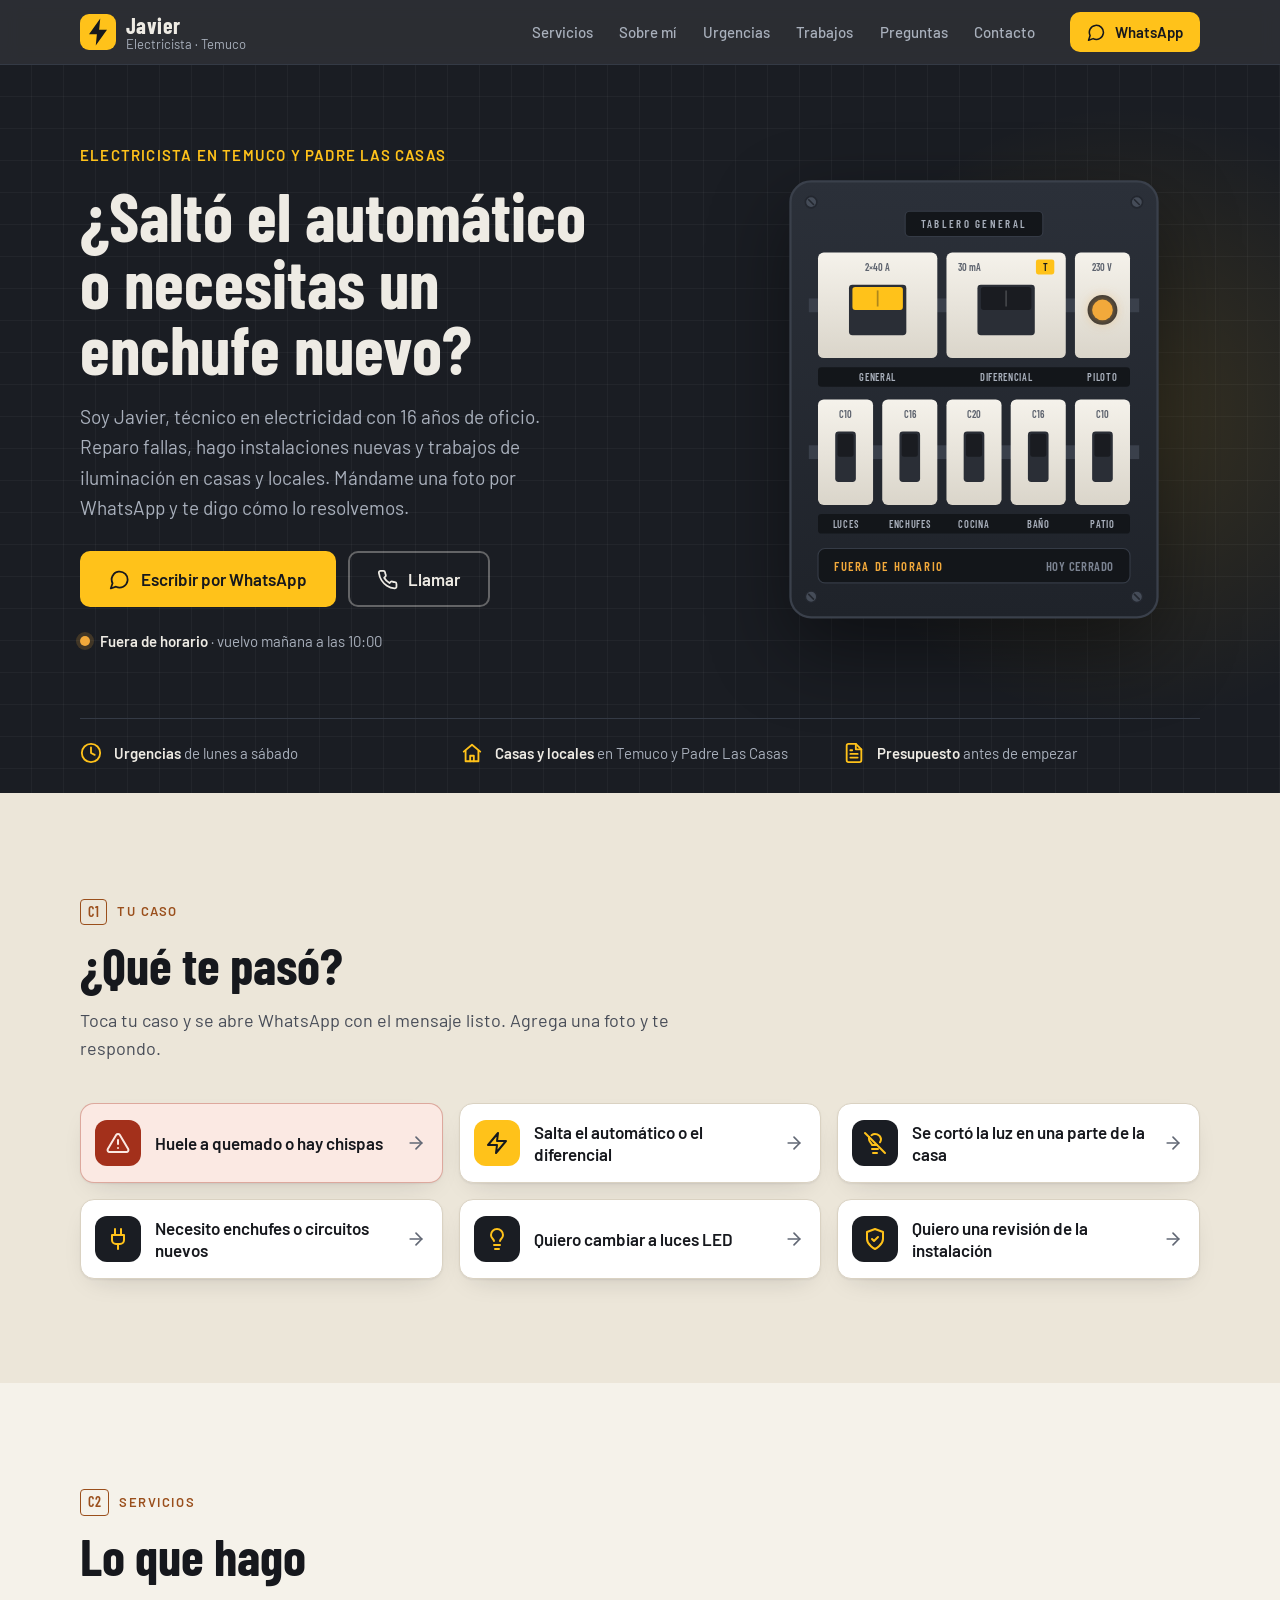
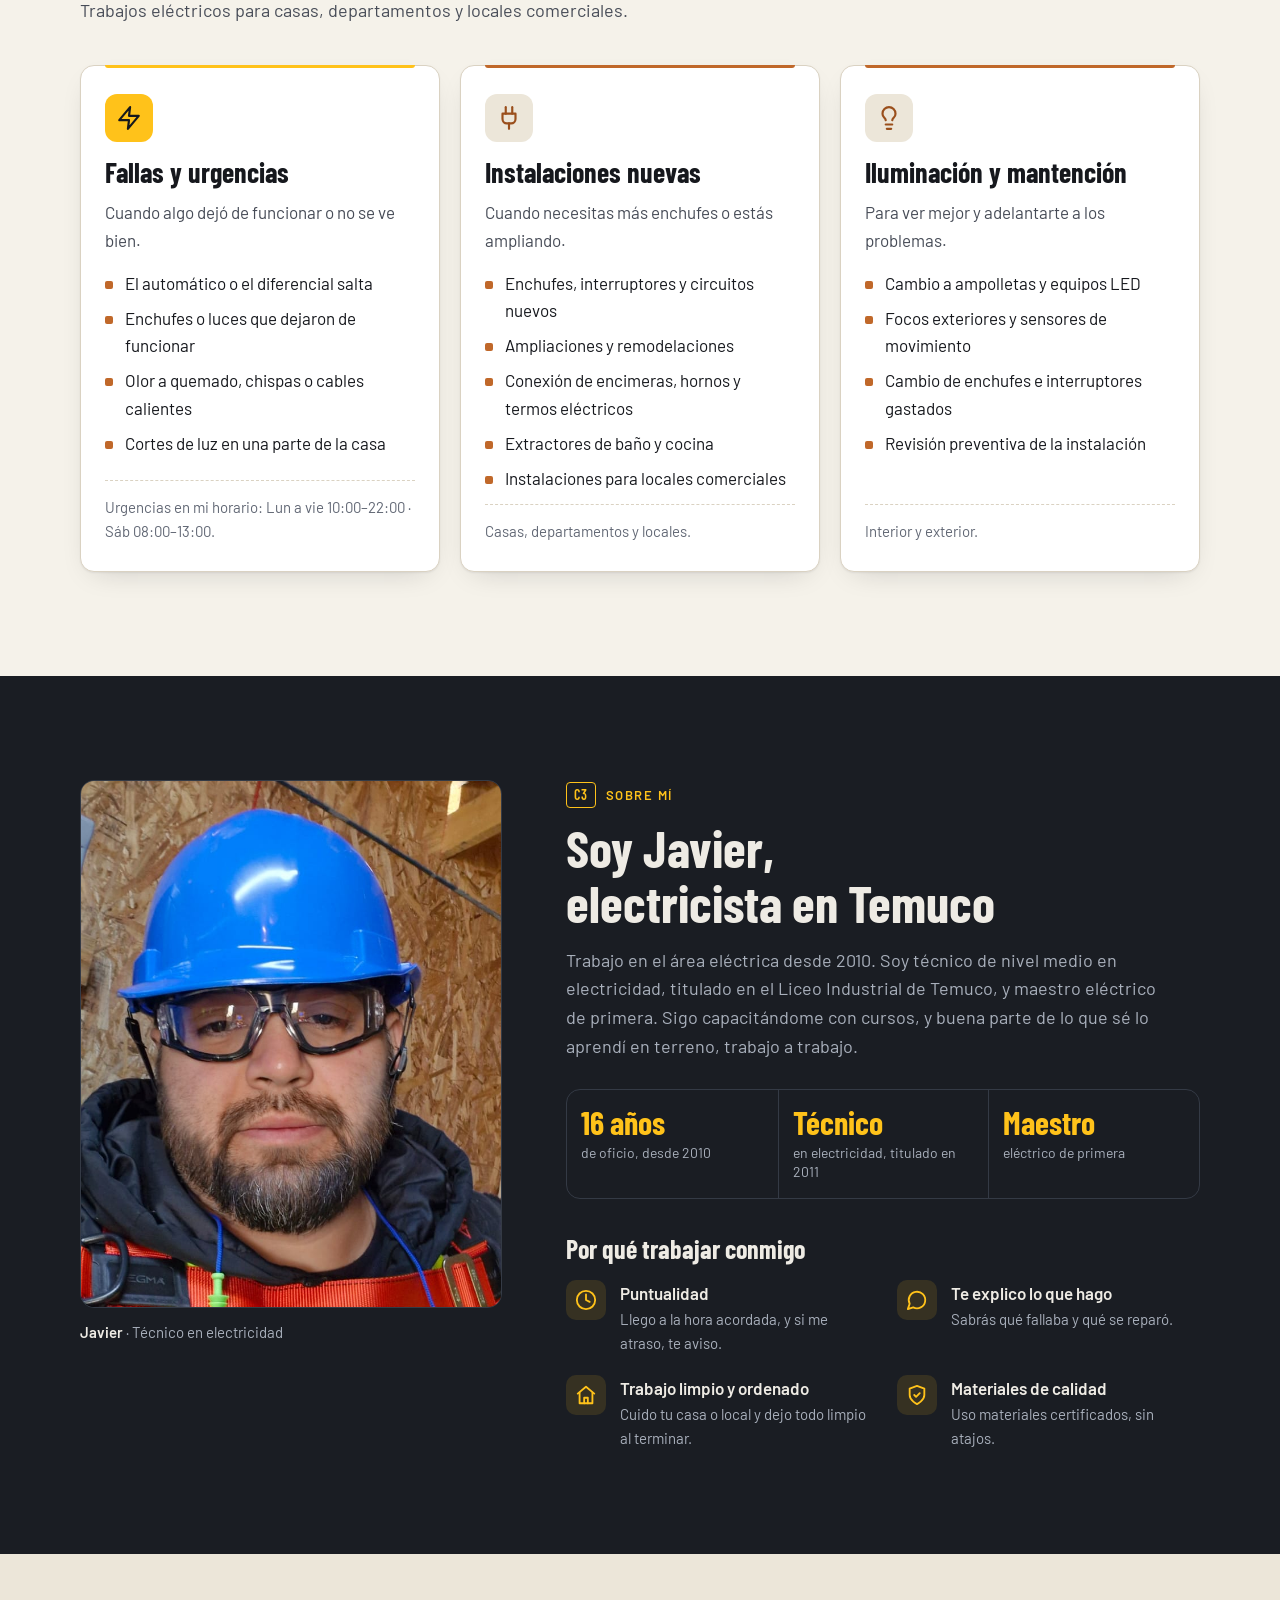
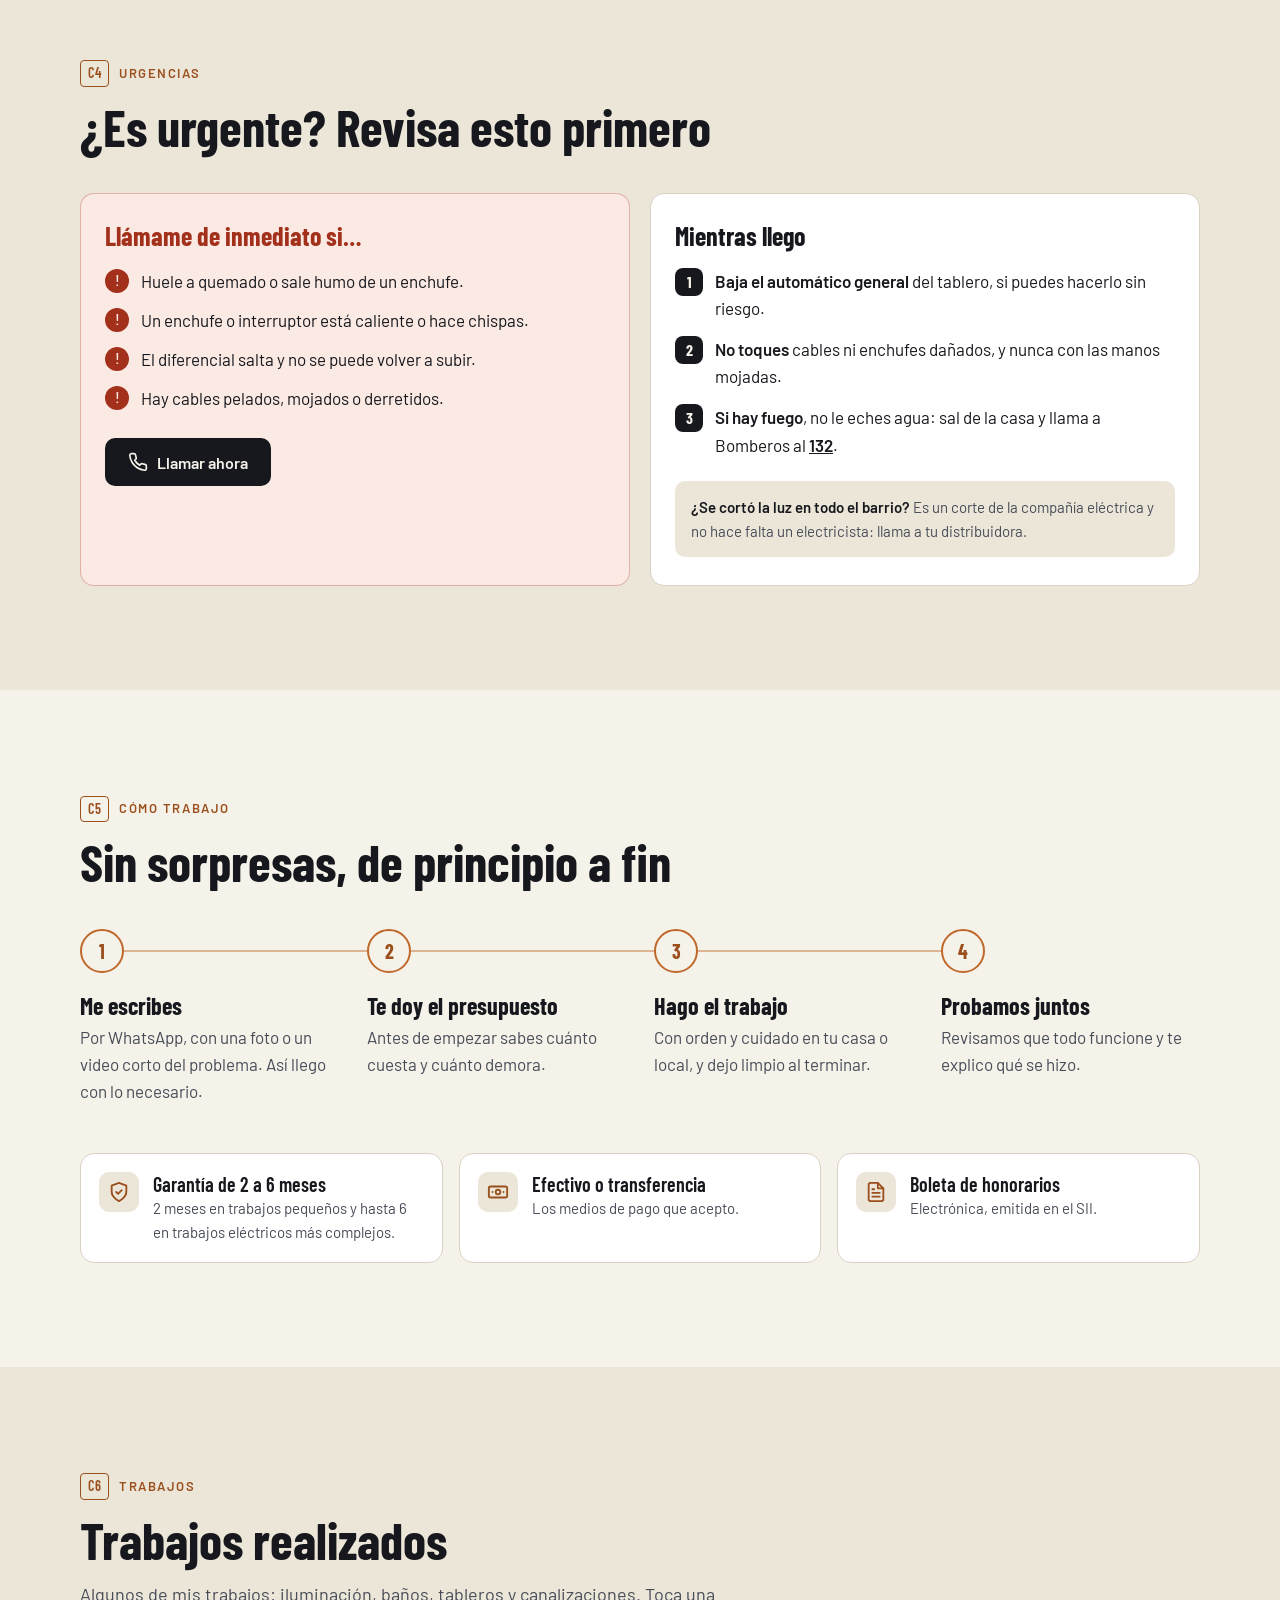
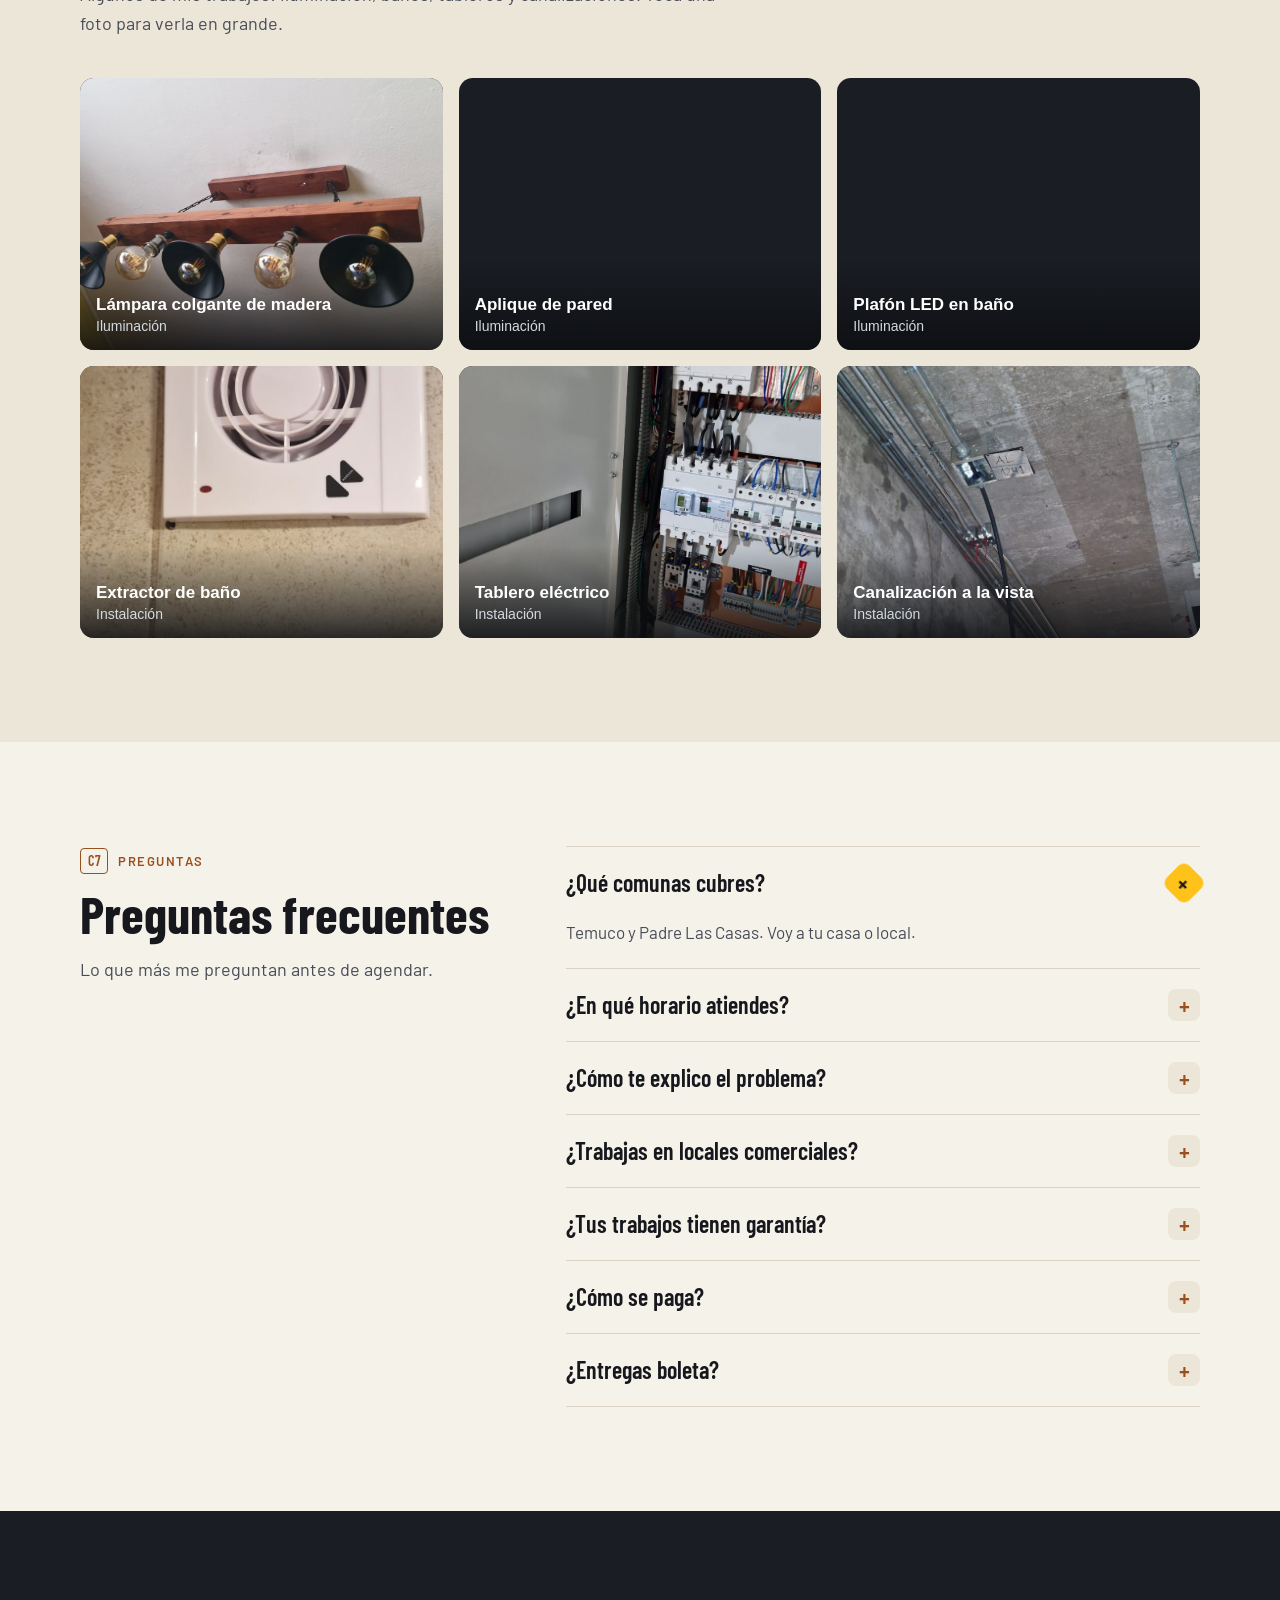
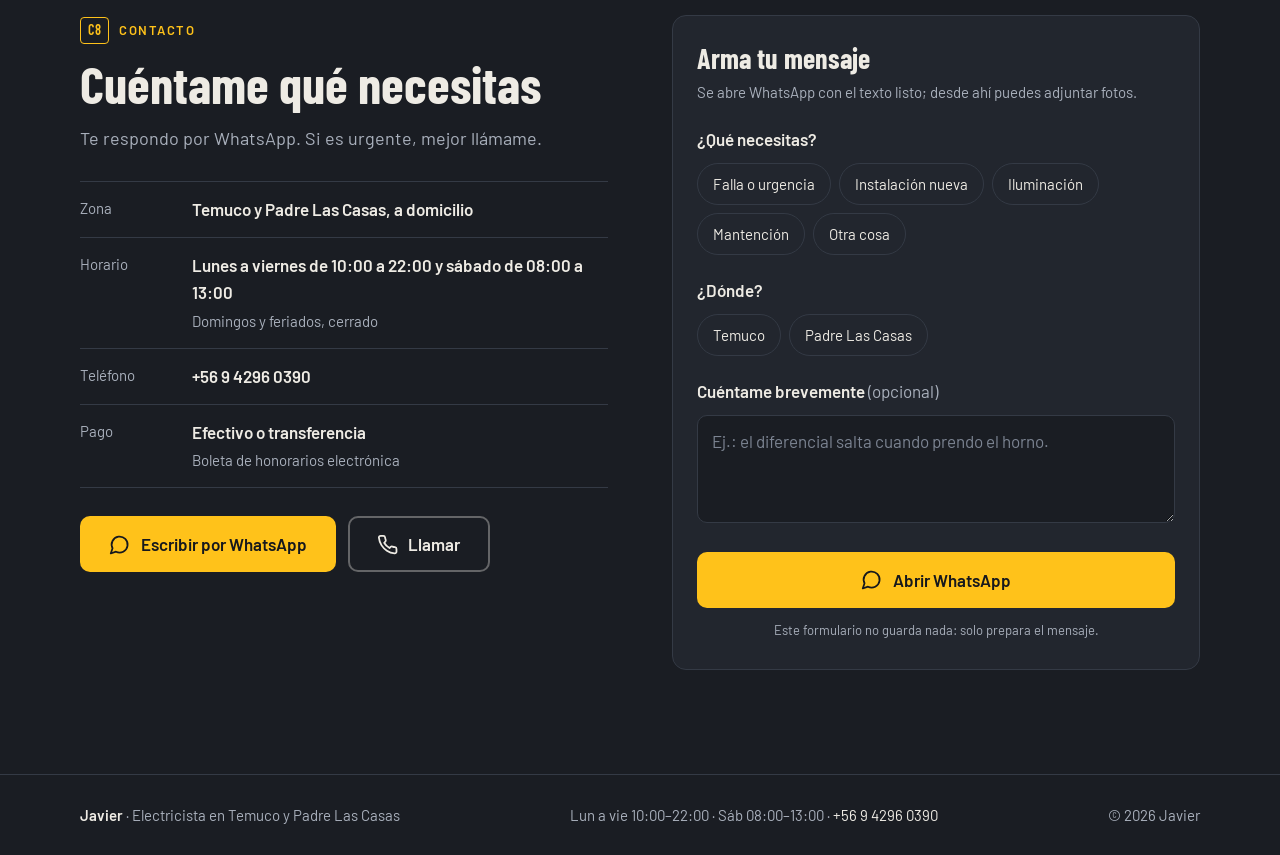
==== index.html @ 6ff59b78 "Add files via upload" ====
<!doctype html>
<html lang="es-CL">
<head>
  <meta charset="utf-8">
  <meta name="viewport" content="width=device-width, initial-scale=1">
  <title>Electricista en Temuco y Padre Las Casas | Javier</title>
  <meta name="description" content="Electricista en Temuco y Padre Las Casas. Reparación de fallas y urgencias, instalaciones nuevas, iluminación LED y mantención para casas y locales. Escríbeme por WhatsApp.">
  <meta name="theme-color" content="#1A1D23">
  <meta property="og:type" content="website">
  <meta property="og:locale" content="es_CL">
  <meta property="og:title" content="Javier · Electricista en Temuco y Padre Las Casas">
  <meta property="og:description" content="Fallas y urgencias, instalaciones nuevas e iluminación. Mándame una foto del problema por WhatsApp.">
  <!-- Al publicar, cambiar por la dirección completa (https://…/compartir.png): Facebook y WhatsApp la necesitan así. -->
  <meta property="og:image" content="https://javier-electricista-temuco.github.io/compartir.png">
  <meta property="og:url" content="https://javier-electricista-temuco.github.io/">
  <link rel="canonical" href="https://javier-electricista-temuco.github.io/">
  <meta property="og:image:width" content="1200">
  <meta property="og:image:height" content="630">
  <meta property="og:image:alt" content="Javier, electricista en Temuco y Padre Las Casas">
  <meta name="twitter:card" content="summary_large_image">
  <link rel="icon" href="favicon.svg" type="image/svg+xml">
  <link rel="preload" href="fuentes/barlow-condensed-700.woff2" as="font" type="font/woff2" crossorigin>
  <link rel="preload" href="fuentes/barlow-400.woff2" as="font" type="font/woff2" crossorigin>
  <link rel="stylesheet" href="styles.css">
  <script>document.documentElement.classList.add('js');</script>
  <script src="script.js" defer></script>
</head>
<body>
  <svg class="sprite" aria-hidden="true">
    <symbol id="i-chat" viewBox="0 0 24 24"><path d="M7.9 20A9 9 0 1 0 4 16.1L2 22Z"/></symbol>
    <symbol id="i-tel" viewBox="0 0 24 24"><path d="M22 16.92v3a2 2 0 0 1-2.18 2 19.79 19.79 0 0 1-8.63-3.07 19.5 19.5 0 0 1-6-6 19.79 19.79 0 0 1-3.07-8.67A2 2 0 0 1 4.11 2h3a2 2 0 0 1 2 1.72 12.84 12.84 0 0 0 .7 2.81 2 2 0 0 1-.45 2.11L8.09 9.91a16 16 0 0 0 6 6l1.27-1.27a2 2 0 0 1 2.11-.45 12.84 12.84 0 0 0 2.81.7A2 2 0 0 1 22 16.92z"/></symbol>
    <symbol id="i-rayo" viewBox="0 0 24 24"><path d="M13 2 3 14h9l-1 8 10-12h-9l1-8z"/></symbol>
    <symbol id="i-enchufe" viewBox="0 0 24 24"><path d="M12 22v-5"/><path d="M9 8V2"/><path d="M15 8V2"/><path d="M18 8v5a4 4 0 0 1-4 4h-4a4 4 0 0 1-4-4V8Z"/></symbol>
    <symbol id="i-ampolleta" viewBox="0 0 24 24"><path d="M15 14c.2-1 .7-1.7 1.5-2.5 1-.9 1.5-2.2 1.5-3.5A6 6 0 0 0 6 8c0 1 .2 2.2 1.5 3.5.7.7 1.3 1.5 1.5 2.5"/><path d="M9 18h6"/><path d="M10 22h4"/></symbol>
    <symbol id="i-reloj" viewBox="0 0 24 24"><circle cx="12" cy="12" r="10"/><path d="M12 6v6l4 2"/></symbol>
    <symbol id="i-casa" viewBox="0 0 24 24"><path d="M3 10.5 12 3l9 7.5"/><path d="M5 9.5V21h14V9.5"/><path d="M10 21v-6h4v6"/></symbol>
    <symbol id="i-presupuesto" viewBox="0 0 24 24"><path d="M14 2H6a2 2 0 0 0-2 2v16a2 2 0 0 0 2 2h12a2 2 0 0 0 2-2V8z"/><path d="M14 2v6h6"/><path d="M16 13H8"/><path d="M16 17H8"/><path d="M10 9H8"/></symbol>
    <symbol id="i-alerta" viewBox="0 0 24 24"><path d="M10.29 3.86 1.82 18a2 2 0 0 0 1.71 3h16.94a2 2 0 0 0 1.71-3L13.71 3.86a2 2 0 0 0-3.42 0z"/><path d="M12 9v4"/><path d="M12 17h.01"/></symbol>
    <symbol id="i-corte" viewBox="0 0 24 24"><path d="M9 18h6"/><path d="M10 22h4"/><path d="M2 2l20 20"/><path d="M8.5 4.2A6 6 0 0 1 18 8c0 1.3-.4 2.4-1 3.3"/><path d="M6.1 6.1A6 6 0 0 0 6 8c0 1 .2 2.2 1.5 3.5.7.7 1.3 1.5 1.5 2.5h5"/></symbol>
    <symbol id="i-escudo" viewBox="0 0 24 24"><path d="M12 22s8-4 8-10V5l-8-3-8 3v7c0 6 8 10 8 10z"/><path d="m9 12 2 2 4-4"/></symbol>
    <symbol id="i-flecha" viewBox="0 0 24 24"><path d="M5 12h14"/><path d="m12 5 7 7-7 7"/></symbol>
    <symbol id="i-cerrar" viewBox="0 0 24 24"><path d="M18 6 6 18"/><path d="m6 6 12 12"/></symbol>
    <symbol id="i-izq" viewBox="0 0 24 24"><path d="m15 18-6-6 6-6"/></symbol>
    <symbol id="i-der" viewBox="0 0 24 24"><path d="m9 18 6-6-6-6"/></symbol>
    <symbol id="i-ampliar" viewBox="0 0 24 24"><path d="M15 3h6v6"/><path d="M9 21H3v-6"/><path d="M21 3l-7 7"/><path d="M3 21l7-7"/></symbol>
    <symbol id="i-pausa" viewBox="0 0 24 24"><rect x="6" y="5" width="4" height="14" rx="1"/><rect x="14" y="5" width="4" height="14" rx="1"/></symbol>
    <symbol id="i-play" viewBox="0 0 24 24"><path d="M7 4v16l13-8z"/></symbol>
    <symbol id="i-pago" viewBox="0 0 24 24"><rect x="2" y="6" width="20" height="12" rx="2"/><circle cx="12" cy="12" r="2.5"/><path d="M6 12h.01"/><path d="M18 12h.01"/></symbol>
  </svg>

  <a class="saltar" href="#contenido">Saltar al contenido</a>

  <header class="topbar">
    <div class="wrap topbar__in">
      <a class="marca" href="#inicio" aria-label="Javier, electricista. Ir al inicio">
        <svg class="marca__icono" viewBox="0 0 32 32" aria-hidden="true">
          <rect width="32" height="32" rx="8" fill="#FFC21A"/>
          <path d="M18 4 8 18h7l-1 10 10-14h-7l1-10z" fill="#16181D"/>
        </svg>
        <span class="marca__texto"><strong>Javier</strong><span>Electricista · Temuco</span></span>
      </a>
      <nav class="nav" aria-label="Secciones">
        <a href="#servicios">Servicios</a>
        <a href="#sobre-mi">Sobre mí</a>
        <a href="#urgencias">Urgencias</a>
        <a href="#trabajos" data-galeria-enlace hidden>Trabajos</a>
        <a href="#preguntas">Preguntas</a>
        <a href="#contacto">Contacto</a>
      </nav>
      <a class="btn btn--ghost btn--sm topbar__llamar" data-tel href="#contacto" aria-label="Llamar">
        <svg class="ic" aria-hidden="true"><use href="#i-tel"/></svg>
      </a>
      <a class="btn btn--signal btn--sm" data-wa href="#contacto">
        <svg class="ic" aria-hidden="true"><use href="#i-chat"/></svg>WhatsApp
      </a>
    </div>
  </header>

  <main id="contenido">
    <section class="hero" id="inicio">
      <div class="wrap hero__in">
        <div class="hero__texto">
          <h1>
            <span class="hero__kicker">Electricista en Temuco y Padre Las Casas</span>
            <span class="hero__titulo">¿Saltó el automático o necesitas un enchufe nuevo?</span>
          </h1>
          <p class="hero__lead">Soy Javier, técnico en electricidad con <span data-anios>16</span> años de oficio. Reparo fallas, hago instalaciones nuevas y trabajos de iluminación en casas y locales. Mándame una foto por WhatsApp y te digo cómo lo resolvemos.</p>
          <div class="hero__acciones" data-acciones>
            <a class="btn btn--signal btn--lg" data-wa href="#contacto">
              <svg class="ic" aria-hidden="true"><use href="#i-chat"/></svg>Escribir por WhatsApp
            </a>
            <a class="btn btn--ghost btn--lg" data-tel href="#contacto">
              <svg class="ic" aria-hidden="true"><use href="#i-tel"/></svg>Llamar
            </a>
          </div>
          <p class="estado" data-estado>
            <span class="estado__luz" aria-hidden="true"></span>
            <span data-estado-texto><span data-horario>Lunes a viernes de 10:00 a 22:00 y sábado de 08:00 a 13:00</span></span>
          </p>
        </div>

        <div class="hero__tablero" aria-hidden="true">
          <svg class="tablero" data-tablero viewBox="0 0 340 400">
            <defs>
              <linearGradient id="g-caja" x1="0" y1="0" x2="0" y2="1">
                <stop offset="0" stop-color="#2B3039"/>
                <stop offset="1" stop-color="#1F232A"/>
              </linearGradient>
              <linearGradient id="g-modulo" x1="0" y1="0" x2="0" y2="1">
                <stop offset="0" stop-color="#F5F2EB"/>
                <stop offset="1" stop-color="#DAD5CA"/>
              </linearGradient>
            </defs>

            <rect x="10" y="10" width="320" height="380" rx="18" fill="url(#g-caja)" stroke="#3A404B" stroke-width="2"/>
            <g class="tornillos">
              <circle cx="28" cy="28" r="5"/><circle cx="312" cy="28" r="5"/>
              <circle cx="28" cy="372" r="5"/><circle cx="312" cy="372" r="5"/>
              <path d="M25.5 25.5l5 5M309.5 25.5l5 5M25.5 369.5l5 5M309.5 369.5l5 5"/>
            </g>

            <rect x="110" y="36" width="120" height="22" rx="4" fill="#13161A" stroke="#353B46"/>
            <text x="170" y="51" text-anchor="middle" class="tab-rotulo">TABLERO GENERAL</text>

            <!-- Fila 1: general, diferencial y luz piloto -->
            <rect x="26" y="112" width="288" height="12" fill="#3A404B"/>
            <g>
              <rect x="34" y="72" width="104" height="92" rx="5" fill="url(#g-modulo)"/>
              <text x="86" y="88" text-anchor="middle" class="tab-dato">2×40 A</text>
              <rect x="61" y="100" width="50" height="44" rx="3" fill="#2A2E36"/>
              <g class="palanca" style="--i:0">
                <rect x="64" y="102" width="44" height="20" rx="2.5" fill="#FFC21A"/>
                <path d="M86 105v14" stroke="#16181D" stroke-opacity=".35" stroke-width="1.5"/>
              </g>
            </g>
            <g>
              <rect x="146" y="72" width="104" height="92" rx="5" fill="url(#g-modulo)"/>
              <text x="156" y="88" class="tab-dato">30 mA</text>
              <rect x="224" y="78" width="16" height="13" rx="2" fill="#FFC21A"/>
              <text x="232" y="88" text-anchor="middle" class="tab-dato tab-dato--oscuro">T</text>
              <rect x="173" y="100" width="50" height="44" rx="3" fill="#2A2E36"/>
              <g class="palanca" style="--i:1">
                <rect x="176" y="102" width="44" height="20" rx="2.5" fill="#1A1C21"/>
                <path d="M198 105v14" stroke="#FFFFFF" stroke-opacity=".18" stroke-width="1.5"/>
              </g>
            </g>
            <g>
              <rect x="258" y="72" width="48" height="92" rx="5" fill="url(#g-modulo)"/>
              <text x="282" y="88" text-anchor="middle" class="tab-dato">230 V</text>
              <circle cx="282" cy="122" r="13" fill="#2A2E36"/>
              <circle cx="282" cy="122" r="9" class="led"/>
            </g>
            <rect x="34" y="172" width="272" height="17" rx="3" fill="#13161A"/>
            <g class="tab-etiqueta" text-anchor="middle">
              <text x="86" y="184">GENERAL</text>
              <text x="198" y="184">DIFERENCIAL</text>
              <text x="282" y="184">PILOTO</text>
            </g>

            <!-- Fila 2: circuitos -->
            <rect x="26" y="240" width="288" height="12" fill="#3A404B"/>
            <g>
              <rect x="34" y="200" width="48" height="92" rx="5" fill="url(#g-modulo)"/>
              <text x="58" y="216" text-anchor="middle" class="tab-dato">C10</text>
              <rect x="49" y="228" width="18" height="44" rx="3" fill="#2A2E36"/>
              <rect class="palanca" style="--i:2" x="51" y="230" width="14" height="20" rx="2" fill="#1A1C21"/>
            </g>
            <g>
              <rect x="90" y="200" width="48" height="92" rx="5" fill="url(#g-modulo)"/>
              <text x="114" y="216" text-anchor="middle" class="tab-dato">C16</text>
              <rect x="105" y="228" width="18" height="44" rx="3" fill="#2A2E36"/>
              <rect class="palanca" style="--i:3" x="107" y="230" width="14" height="20" rx="2" fill="#1A1C21"/>
            </g>
            <g>
              <rect x="146" y="200" width="48" height="92" rx="5" fill="url(#g-modulo)"/>
              <text x="170" y="216" text-anchor="middle" class="tab-dato">C20</text>
              <rect x="161" y="228" width="18" height="44" rx="3" fill="#2A2E36"/>
              <rect class="palanca" style="--i:4" x="163" y="230" width="14" height="20" rx="2" fill="#1A1C21"/>
            </g>
            <g>
              <rect x="202" y="200" width="48" height="92" rx="5" fill="url(#g-modulo)"/>
              <text x="226" y="216" text-anchor="middle" class="tab-dato">C16</text>
              <rect x="217" y="228" width="18" height="44" rx="3" fill="#2A2E36"/>
              <rect class="palanca" style="--i:5" x="219" y="230" width="14" height="20" rx="2" fill="#1A1C21"/>
            </g>
            <g>
              <rect x="258" y="200" width="48" height="92" rx="5" fill="url(#g-modulo)"/>
              <text x="282" y="216" text-anchor="middle" class="tab-dato">C10</text>
              <rect x="273" y="228" width="18" height="44" rx="3" fill="#2A2E36"/>
              <rect class="palanca" style="--i:6" x="275" y="230" width="14" height="20" rx="2" fill="#1A1C21"/>
            </g>
            <rect x="34" y="300" width="272" height="17" rx="3" fill="#13161A"/>
            <g class="tab-etiqueta" text-anchor="middle">
              <text x="58" y="312">LUCES</text>
              <text x="114" y="312">ENCHUFES</text>
              <text x="170" y="312">COCINA</text>
              <text x="226" y="312">BAÑO</text>
              <text x="282" y="312">PATIO</text>
            </g>

            <rect x="34" y="330" width="272" height="30" rx="6" fill="#13161A" stroke="#353B46"/>
            <text x="48" y="349.5" class="tab-estado" data-estado-tablero>EN SERVICIO</text>
            <text x="292" y="349.5" text-anchor="end" class="tab-horas" data-horario-hoy>L–V 10–22 · SÁB 8–13</text>
          </svg>
        </div>
      </div>

      <div class="wrap">
        <ul class="hero__datos">
          <li><svg class="ic" aria-hidden="true"><use href="#i-reloj"/></svg><span><strong>Urgencias</strong> de lunes a sábado</span></li>
          <li><svg class="ic" aria-hidden="true"><use href="#i-casa"/></svg><span><strong>Casas y locales</strong> en Temuco y Padre Las Casas</span></li>
          <li><svg class="ic" aria-hidden="true"><use href="#i-presupuesto"/></svg><span><strong>Presupuesto</strong> antes de empezar</span></li>
        </ul>
      </div>
    </section>

    <section class="seccion seccion--alt" id="tu-caso" aria-labelledby="t-casos">
      <div class="wrap">
        <header class="seccion__cabeza">
          <p class="etiqueta"><span>C1</span>Tu caso</p>
          <h2 id="t-casos">¿Qué te pasó?</h2>
          <p>Toca tu caso y se abre WhatsApp con el mensaje listo. Agrega una foto y te respondo.</p>
        </header>
        <div class="casos">
          <a class="caso caso--alerta" data-wa data-wa-texto="Huele a quemado o hay chispas en un enchufe." href="#contacto">
            <span class="caso__ic"><svg class="ic" aria-hidden="true"><use href="#i-alerta"/></svg></span>
            <span class="caso__txt">Huele a quemado o hay chispas</span>
            <svg class="ic caso__flecha" aria-hidden="true"><use href="#i-flecha"/></svg>
          </a>
          <a class="caso caso--urgente" data-wa data-wa-texto="Me salta el automático o el diferencial." href="#contacto">
            <span class="caso__ic"><svg class="ic" aria-hidden="true"><use href="#i-rayo"/></svg></span>
            <span class="caso__txt">Salta el automático o el diferencial</span>
            <svg class="ic caso__flecha" aria-hidden="true"><use href="#i-flecha"/></svg>
          </a>
          <a class="caso" data-wa data-wa-texto="Se me cortó la luz en una parte de la casa." href="#contacto">
            <span class="caso__ic"><svg class="ic" aria-hidden="true"><use href="#i-corte"/></svg></span>
            <span class="caso__txt">Se cortó la luz en una parte de la casa</span>
            <svg class="ic caso__flecha" aria-hidden="true"><use href="#i-flecha"/></svg>
          </a>
          <a class="caso" data-wa data-wa-texto="Necesito instalar enchufes o circuitos nuevos." href="#contacto">
            <span class="caso__ic"><svg class="ic" aria-hidden="true"><use href="#i-enchufe"/></svg></span>
            <span class="caso__txt">Necesito enchufes o circuitos nuevos</span>
            <svg class="ic caso__flecha" aria-hidden="true"><use href="#i-flecha"/></svg>
          </a>
          <a class="caso" data-wa data-wa-texto="Quiero cambiar la iluminación a LED." href="#contacto">
            <span class="caso__ic"><svg class="ic" aria-hidden="true"><use href="#i-ampolleta"/></svg></span>
            <span class="caso__txt">Quiero cambiar a luces LED</span>
            <svg class="ic caso__flecha" aria-hidden="true"><use href="#i-flecha"/></svg>
          </a>
          <a class="caso" data-wa data-wa-texto="Quiero una revisión de mi instalación eléctrica." href="#contacto">
            <span class="caso__ic"><svg class="ic" aria-hidden="true"><use href="#i-escudo"/></svg></span>
            <span class="caso__txt">Quiero una revisión de la instalación</span>
            <svg class="ic caso__flecha" aria-hidden="true"><use href="#i-flecha"/></svg>
          </a>
        </div>
      </div>
    </section>

    <section class="seccion" id="servicios" aria-labelledby="t-servicios">
      <div class="wrap">
        <header class="seccion__cabeza">
          <p class="etiqueta"><span>C2</span>Servicios</p>
          <h2 id="t-servicios">Lo que hago</h2>
          <p>Trabajos eléctricos para casas, departamentos y locales comerciales.</p>
        </header>

        <div class="servicios" data-carrusel="Servicios">
          <article class="servicio servicio--urgente">
            <div class="servicio__icono"><svg class="ic" aria-hidden="true"><use href="#i-rayo"/></svg></div>
            <h3>Fallas y urgencias</h3>
            <p>Cuando algo dejó de funcionar o no se ve bien.</p>
            <ul>
              <li>El automático o el diferencial salta</li>
              <li>Enchufes o luces que dejaron de funcionar</li>
              <li>Olor a quemado, chispas o cables calientes</li>
              <li>Cortes de luz en una parte de la casa</li>
            </ul>
            <p class="servicio__nota">Urgencias en mi horario: <span data-horario-corto>Lun a vie 10:00–22:00 · Sáb 08:00–13:00</span>.</p>
          </article>

          <article class="servicio">
            <div class="servicio__icono"><svg class="ic" aria-hidden="true"><use href="#i-enchufe"/></svg></div>
            <h3>Instalaciones nuevas</h3>
            <p>Cuando necesitas más enchufes o estás ampliando.</p>
            <ul>
              <li>Enchufes, interruptores y circuitos nuevos</li>
              <li>Ampliaciones y remodelaciones</li>
              <li>Conexión de encimeras, hornos y termos eléctricos</li>
              <li>Extractores de baño y cocina</li>
              <li>Instalaciones para locales comerciales</li>
            </ul>
            <p class="servicio__nota">Casas, departamentos y locales.</p>
          </article>

          <article class="servicio">
            <div class="servicio__icono"><svg class="ic" aria-hidden="true"><use href="#i-ampolleta"/></svg></div>
            <h3>Iluminación y mantención</h3>
            <p>Para ver mejor y adelantarte a los problemas.</p>
            <ul>
              <li>Cambio a ampolletas y equipos LED</li>
              <li>Focos exteriores y sensores de movimiento</li>
              <li>Cambio de enchufes e interruptores gastados</li>
              <li>Revisión preventiva de la instalación</li>
            </ul>
            <p class="servicio__nota">Interior y exterior.</p>
          </article>
        </div>
      </div>
    </section>

    <section class="sobre" id="sobre-mi" aria-labelledby="t-sobre">
      <div class="wrap sobre__in">
        <figure class="sobre__foto">
          <div class="sobre__marco" data-foto-perfil>
            <span class="sobre__inicial" aria-hidden="true">J</span>
          </div>
          <figcaption><strong>Javier</strong> · Técnico en electricidad</figcaption>
        </figure>
        <div>
          <p class="etiqueta etiqueta--clara"><span>C3</span>Sobre mí</p>
          <h2 id="t-sobre">Soy Javier, electricista en Temuco</h2>
          <p class="sobre__lead">Trabajo en el área eléctrica desde 2010. Soy técnico de nivel medio en electricidad, titulado en el Liceo Industrial de Temuco, y maestro eléctrico de primera. Sigo capacitándome con cursos, y buena parte de lo que sé lo aprendí en terreno, trabajo a trabajo.</p>
          <dl class="sobre__datos">
            <div><dt><span data-anios>16</span> años</dt><dd>de oficio, desde 2010</dd></div>
            <div><dt>Técnico</dt><dd>en electricidad, titulado en 2011</dd></div>
            <div><dt>Maestro</dt><dd>eléctrico de primera</dd></div>
          </dl>
          <h3 class="sobre__subtitulo">Por qué trabajar conmigo</h3>
          <ul class="sobre__razones">
            <li><svg class="ic" aria-hidden="true"><use href="#i-reloj"/></svg><span><strong>Puntualidad</strong>Llego a la hora acordada, y si me atraso, te aviso.</span></li>
            <li><svg class="ic" aria-hidden="true"><use href="#i-chat"/></svg><span><strong>Te explico lo que hago</strong>Sabrás qué fallaba y qué se reparó.</span></li>
            <li><svg class="ic" aria-hidden="true"><use href="#i-casa"/></svg><span><strong>Trabajo limpio y ordenado</strong>Cuido tu casa o local y dejo todo limpio al terminar.</span></li>
            <li><svg class="ic" aria-hidden="true"><use href="#i-escudo"/></svg><span><strong>Materiales de calidad</strong>Uso materiales certificados, sin atajos.</span></li>
          </ul>
        </div>
      </div>
    </section>

    <section class="seccion seccion--alt" id="urgencias" aria-labelledby="t-urgencias">
      <div class="wrap">
        <header class="seccion__cabeza">
          <p class="etiqueta"><span>C4</span>Urgencias</p>
          <h2 id="t-urgencias">¿Es urgente? Revisa esto primero</h2>
        </header>

        <div class="urgencias">
          <div class="urgencias__col urgencias__col--ya">
            <h3>Llámame de inmediato si…</h3>
            <ul class="lista-alerta">
              <li>Huele a quemado o sale humo de un enchufe.</li>
              <li>Un enchufe o interruptor está caliente o hace chispas.</li>
              <li>El diferencial salta y no se puede volver a subir.</li>
              <li>Hay cables pelados, mojados o derretidos.</li>
            </ul>
            <a class="btn btn--dark" data-tel href="#contacto">
              <svg class="ic" aria-hidden="true"><use href="#i-tel"/></svg>Llamar ahora
            </a>
          </div>

          <div class="urgencias__col">
            <h3>Mientras llego</h3>
            <ol class="pasos-seguridad">
              <li><span><strong>Baja el automático general</strong> del tablero, si puedes hacerlo sin riesgo.</span></li>
              <li><span><strong>No toques</strong> cables ni enchufes dañados, y nunca con las manos mojadas.</span></li>
              <li><span><strong>Si hay fuego</strong>, no le eches agua: sal de la casa y llama a Bomberos al <a href="tel:132">132</a>.</span></li>
            </ol>
            <p class="urgencias__barrio"><strong>¿Se cortó la luz en todo el barrio?</strong> Es un corte de la compañía eléctrica y no hace falta un electricista: llama a tu distribuidora.</p>
          </div>
        </div>
      </div>
    </section>

    <section class="seccion" id="como-trabajo" aria-labelledby="t-proceso">
      <div class="wrap">
        <header class="seccion__cabeza">
          <p class="etiqueta"><span>C5</span>Cómo trabajo</p>
          <h2 id="t-proceso">Sin sorpresas, de principio a fin</h2>
        </header>

        <ol class="proceso">
          <li>
            <span class="proceso__n" aria-hidden="true">1</span>
            <h3>Me escribes</h3>
            <p>Por WhatsApp, con una foto o un video corto del problema. Así llego con lo necesario.</p>
          </li>
          <li>
            <span class="proceso__n" aria-hidden="true">2</span>
            <h3>Te doy el presupuesto</h3>
            <p>Antes de empezar sabes cuánto cuesta y cuánto demora.</p>
          </li>
          <li>
            <span class="proceso__n" aria-hidden="true">3</span>
            <h3>Hago el trabajo</h3>
            <p>Con orden y cuidado en tu casa o local, y dejo limpio al terminar.</p>
          </li>
          <li>
            <span class="proceso__n" aria-hidden="true">4</span>
            <h3>Probamos juntos</h3>
            <p>Revisamos que todo funcione y te explico qué se hizo.</p>
          </li>
        </ol>
        <ul class="condiciones" data-carrusel="Garantía, pagos y boleta">
          <li><svg class="ic" aria-hidden="true"><use href="#i-escudo"/></svg><span><strong>Garantía de 2 a 6 meses</strong>2 meses en trabajos pequeños y hasta 6 en trabajos eléctricos más complejos.</span></li>
          <li><svg class="ic" aria-hidden="true"><use href="#i-pago"/></svg><span><strong>Efectivo o transferencia</strong>Los medios de pago que acepto.</span></li>
          <li><svg class="ic" aria-hidden="true"><use href="#i-presupuesto"/></svg><span><strong>Boleta de honorarios</strong>Electrónica, emitida en el SII.</span></li>
        </ul>
      </div>
    </section>

    <section class="seccion seccion--alt" id="trabajos" aria-labelledby="t-trabajos" data-galeria-seccion hidden>
      <div class="wrap">
        <header class="seccion__cabeza">
          <p class="etiqueta"><span>C6</span>Trabajos</p>
          <h2 id="t-trabajos">Trabajos realizados</h2>
          <p>Algunos de mis trabajos: iluminación, baños, tableros y canalizaciones. Toca una foto para verla en grande.</p>
        </header>
        <p class="galeria__aviso" data-galeria-aviso hidden>Vista previa con fotos de ejemplo. Esta sección se publica solo cuando agregues tus fotos reales.</p>
        <div class="galeria" data-galeria data-carrusel="Fotos de trabajos"></div>
      </div>
    </section>

    <section class="seccion" id="preguntas" aria-labelledby="t-preguntas">
      <div class="wrap preguntas">
        <header class="seccion__cabeza">
          <p class="etiqueta"><span>C7</span>Preguntas</p>
          <h2 id="t-preguntas">Preguntas frecuentes</h2>
          <p>Lo que más me preguntan antes de agendar.</p>
        </header>
        <div class="faq">
          <details open>
            <summary>¿Qué comunas cubres?</summary>
            <p>Temuco y Padre Las Casas. Voy a tu casa o local.</p>
          </details>
          <details>
            <summary>¿En qué horario atiendes?</summary>
            <p><span data-horario>Lunes a viernes de 10:00 a 22:00 y sábado de 08:00 a 13:00</span>. Las urgencias, en ese mismo horario. Domingos y feriados no atiendo.</p>
          </details>
          <details>
            <summary>¿Cómo te explico el problema?</summary>
            <p>Mándame por WhatsApp una foto o un video corto. Así llego con lo necesario.</p>
          </details>
          <details>
            <summary>¿Trabajas en locales comerciales?</summary>
            <p>Sí. Hago instalaciones, iluminación y reparaciones en locales, además de casas y departamentos.</p>
          </details>
          <details>
            <summary>¿Tus trabajos tienen garantía?</summary>
            <p>Sí. Va desde 2 meses en trabajos pequeños hasta 6 meses en trabajos eléctricos más complejos, según el tipo de trabajo.</p>
          </details>
          <details>
            <summary>¿Cómo se paga?</summary>
            <p>En efectivo o por transferencia.</p>
          </details>
          <details>
            <summary>¿Entregas boleta?</summary>
            <p>Sí, boleta de honorarios electrónica, emitida en el SII.</p>
          </details>
        </div>
      </div>
    </section>

    <section class="contacto" id="contacto" aria-labelledby="t-contacto">
      <div class="wrap contacto__in">
        <div class="contacto__texto">
          <p class="etiqueta etiqueta--clara"><span>C8</span>Contacto</p>
          <h2 id="t-contacto">Cuéntame qué necesitas</h2>
          <p>Te respondo por WhatsApp. Si es urgente, mejor llámame.</p>
          <dl class="ficha">
            <div><dt>Zona</dt><dd>Temuco y Padre Las Casas, a domicilio</dd></div>
            <div><dt>Horario</dt><dd><span data-horario>Lunes a viernes de 10:00 a 22:00 y sábado de 08:00 a 13:00</span><br><span class="ficha__nota">Domingos y feriados, cerrado</span></dd></div>
            <div><dt>Teléfono</dt><dd><a data-tel href="#contacto"><span data-tel-texto>+56 9 4296 0390</span></a></dd></div>
            <div><dt>Pago</dt><dd>Efectivo o transferencia<br><span class="ficha__nota">Boleta de honorarios electrónica</span></dd></div>
          </dl>
          <div class="contacto__acciones">
            <a class="btn btn--signal btn--lg" data-wa href="#contacto">
              <svg class="ic" aria-hidden="true"><use href="#i-chat"/></svg>Escribir por WhatsApp
            </a>
            <a class="btn btn--ghost btn--lg" data-tel href="#contacto">
              <svg class="ic" aria-hidden="true"><use href="#i-tel"/></svg>Llamar
            </a>
          </div>
        </div>

        <form class="mensaje" data-form-wa>
          <div>
            <h3>Arma tu mensaje</h3>
            <p class="mensaje__ayuda">Se abre WhatsApp con el texto listo; desde ahí puedes adjuntar fotos.</p>
          </div>
          <fieldset>
            <legend>¿Qué necesitas?</legend>
            <div class="opciones">
              <label class="opcion"><input type="radio" name="servicio" value="una falla o urgencia"><span>Falla o urgencia</span></label>
              <label class="opcion"><input type="radio" name="servicio" value="una instalación nueva"><span>Instalación nueva</span></label>
              <label class="opcion"><input type="radio" name="servicio" value="iluminación"><span>Iluminación</span></label>
              <label class="opcion"><input type="radio" name="servicio" value="una mantención o revisión"><span>Mantención</span></label>
              <label class="opcion"><input type="radio" name="servicio" value="otra cosa"><span>Otra cosa</span></label>
            </div>
          </fieldset>
          <fieldset>
            <legend>¿Dónde?</legend>
            <div class="opciones">
              <label class="opcion"><input type="radio" name="comuna" value="Temuco"><span>Temuco</span></label>
              <label class="opcion"><input type="radio" name="comuna" value="Padre Las Casas"><span>Padre Las Casas</span></label>
            </div>
          </fieldset>
          <div>
            <label class="mensaje__label" for="detalle">Cuéntame brevemente <span>(opcional)</span></label>
            <textarea id="detalle" name="detalle" rows="3" placeholder="Ej.: el diferencial salta cuando prendo el horno."></textarea>
          </div>
          <button type="submit" class="btn btn--signal btn--lg btn--full">
            <svg class="ic" aria-hidden="true"><use href="#i-chat"/></svg>Abrir WhatsApp
          </button>
          <p class="mensaje__privacidad">Este formulario no guarda nada: solo prepara el mensaje.</p>
        </form>
      </div>
    </section>
  </main>

  <dialog class="visor-foto" data-visor aria-label="Foto ampliada">
    <figure class="visor-foto__fig">
      <img data-visor-img alt="">
      <figcaption><span data-visor-txt></span><span class="visor-foto__cuenta" data-visor-cuenta></span></figcaption>
    </figure>
    <button type="button" class="visor-foto__btn visor-foto__cerrar" data-visor-cerrar aria-label="Cerrar"><svg class="ic" aria-hidden="true"><use href="#i-cerrar"/></svg></button>
    <button type="button" class="visor-foto__btn visor-foto__prev" data-visor-prev aria-label="Foto anterior"><svg class="ic" aria-hidden="true"><use href="#i-izq"/></svg></button>
    <button type="button" class="visor-foto__btn visor-foto__sig" data-visor-sig aria-label="Foto siguiente"><svg class="ic" aria-hidden="true"><use href="#i-der"/></svg></button>
  </dialog>

  <footer class="pie">
    <div class="wrap pie__in">
      <p><strong>Javier</strong> · Electricista en Temuco y Padre Las Casas</p>
      <p><span data-horario-corto>Lun a vie 10:00–22:00 · Sáb 08:00–13:00</span> · <a data-tel href="#contacto"><span data-tel-texto>+56 9 4296 0390</span></a></p>
      <p>© <span data-anio>2026</span> Javier</p>
    </div>
  </footer>

  <div class="barra-movil" data-barra-movil>
    <a class="btn btn--signal" data-wa href="#contacto">
      <svg class="ic" aria-hidden="true"><use href="#i-chat"/></svg>WhatsApp
    </a>
    <a class="btn btn--ghost" data-tel href="#contacto">
      <svg class="ic" aria-hidden="true"><use href="#i-tel"/></svg>Llamar
    </a>
  </div>
</body>
</html>
---- styles.css ----
/* ---------- Fuentes: Barlow, guardadas en fuentes/ (licencia OFL en fuentes/OFL.txt) ---------- */
@font-face {
  font-family: "Barlow";
  font-style: normal;
  font-weight: 400;
  font-display: swap;
  src: url("fuentes/barlow-400.woff2") format("woff2");
  unicode-range: U+0000-00FF, U+0131, U+0152-0153, U+02BB-02BC, U+02C6, U+02DA, U+02DC, U+0304, U+0308, U+0329, U+2000-206F, U+20AC, U+2122, U+2191, U+2193, U+2212, U+2215, U+FEFF, U+FFFD;
}
@font-face {
  font-family: "Barlow";
  font-style: normal;
  font-weight: 500;
  font-display: swap;
  src: url("fuentes/barlow-500.woff2") format("woff2");
  unicode-range: U+0000-00FF, U+0131, U+0152-0153, U+02BB-02BC, U+02C6, U+02DA, U+02DC, U+0304, U+0308, U+0329, U+2000-206F, U+20AC, U+2122, U+2191, U+2193, U+2212, U+2215, U+FEFF, U+FFFD;
}
@font-face {
  font-family: "Barlow";
  font-style: normal;
  font-weight: 600;
  font-display: swap;
  src: url("fuentes/barlow-600.woff2") format("woff2");
  unicode-range: U+0000-00FF, U+0131, U+0152-0153, U+02BB-02BC, U+02C6, U+02DA, U+02DC, U+0304, U+0308, U+0329, U+2000-206F, U+20AC, U+2122, U+2191, U+2193, U+2212, U+2215, U+FEFF, U+FFFD;
}
@font-face {
  font-family: "Barlow Condensed";
  font-style: normal;
  font-weight: 600;
  font-display: swap;
  src: url("fuentes/barlow-condensed-600.woff2") format("woff2");
  unicode-range: U+0000-00FF, U+0131, U+0152-0153, U+02BB-02BC, U+02C6, U+02DA, U+02DC, U+0304, U+0308, U+0329, U+2000-206F, U+20AC, U+2122, U+2191, U+2193, U+2212, U+2215, U+FEFF, U+FFFD;
}
@font-face {
  font-family: "Barlow Condensed";
  font-style: normal;
  font-weight: 700;
  font-display: swap;
  src: url("fuentes/barlow-condensed-700.woff2") format("woff2");
  unicode-range: U+0000-00FF, U+0131, U+0152-0153, U+02BB-02BC, U+02C6, U+02DA, U+02DC, U+0304, U+0308, U+0329, U+2000-206F, U+20AC, U+2122, U+2191, U+2193, U+2212, U+2215, U+FEFF, U+FFFD;
}

/* ---------- Tokens ---------- */
:root {
  --paper: #F5F2EA;
  --paper-2: #ECE6D9;
  --card: #FFFFFF;
  --ink: #16181D;
  --ink-2: #474C57;
  --ink-3: #626875;
  --line: #DAD2C2;
  --signal: #FFC21A;
  --signal-hover: #FFD04D;
  --copper: #C0682A;
  --copper-ink: #9A4F1C;
  --alert-ink: #A3301B;
  --alert-bg: #FBE9E3;
  --ok: #34C77B;
  --warn: #F2A93B;
  --panel: #1A1D23;
  --panel-2: #22262E;
  --panel-line: #343A45;
  --on-panel: #EEEBE4;
  --on-panel-2: #A9B0BC;

  --radius: 14px;
  --radius-sm: 10px;
  --shadow: 0 1px 2px rgb(22 24 29 / .06), 0 10px 28px -14px rgb(22 24 29 / .22);
  --font-display: "Barlow Condensed", "Arial Narrow", sans-serif;
  --font-body: "Barlow", system-ui, -apple-system, "Segoe UI", sans-serif;
  --wrap: 1120px;
  --gutter: 20px;
  --header-h: 64px;
  color-scheme: light dark;
}

@media (prefers-color-scheme: dark) {
  :root {
    --paper: #111317;
    --paper-2: #16191E;
    --card: #1B1E24;
    --ink: #ECE9E2;
    --ink-2: #B7BDC7;
    --ink-3: #959CA8;
    --line: #2C313A;
    --copper-ink: #E39A60;
    --alert-ink: #F08A6E;
    --alert-bg: #2A1A16;
    --panel: #0C0E11;
    --panel-2: #15181D;
    --panel-line: #2A2F38;
    --shadow: 0 1px 2px rgb(0 0 0 / .4), 0 10px 28px -14px rgb(0 0 0 / .7);
  }
}

/* ---------- Base ---------- */
*, *::before, *::after { box-sizing: border-box; }
[hidden] { display: none !important; }
html { -webkit-text-size-adjust: 100%; }
@media (prefers-reduced-motion: no-preference) {
  html { scroll-behavior: smooth; }
}
body {
  margin: 0;
  background: var(--paper);
  color: var(--ink);
  font-family: var(--font-body);
  font-size: 1.0625rem;
  line-height: 1.6;
  -webkit-font-smoothing: antialiased;
}
img, svg { display: block; max-width: 100%; }
a { color: inherit; }
p { margin: 0; }
h1, h2, h3 {
  margin: 0;
  font-family: var(--font-display);
  font-weight: 700;
  line-height: 1.05;
  text-wrap: balance;
}
:focus-visible { outline: 3px solid var(--signal); outline-offset: 3px; border-radius: 4px; }
[id] { scroll-margin-top: calc(var(--header-h) + 12px); }

.sprite { position: absolute; width: 0; height: 0; overflow: hidden; }
.ic {
  width: 1.25em;
  height: 1.25em;
  flex: none;
  fill: none;
  stroke: currentColor;
  stroke-width: 2;
  stroke-linecap: round;
  stroke-linejoin: round;
}

.wrap {
  width: 100%;
  max-width: calc(var(--wrap) + 2 * var(--gutter));
  margin-inline: auto;
  padding-inline: var(--gutter);
}

.saltar {
  position: absolute;
  left: 12px;
  top: -100px;
  z-index: 100;
  padding: .6em 1em;
  border-radius: var(--radius-sm);
  background: var(--signal);
  color: #16181D;
  font-weight: 600;
}
.saltar:focus { top: 12px; }

.aviso-borrador {
  padding: .55rem var(--gutter);
  background: var(--signal);
  color: #16181D;
  font-size: .875rem;
  text-align: center;
}
.aviso-borrador code {
  padding: .1em .35em;
  border-radius: 4px;
  background: rgb(0 0 0 / .1);
  font-size: .85em;
}

/* ---------- Botones ---------- */
.btn {
  display: inline-flex;
  align-items: center;
  justify-content: center;
  gap: .6em;
  min-height: 48px;
  padding: .75em 1.3em;
  border: 2px solid transparent;
  border-radius: var(--radius-sm);
  font: 600 1rem/1.1 var(--font-body);
  text-decoration: none;
  cursor: pointer;
  transition: background-color .15s, border-color .15s, transform .15s;
}
.btn:active { transform: translateY(1px); }
.btn--signal { background: var(--signal); color: #16181D; }
.btn--signal:hover { background: var(--signal-hover); }
.btn--ghost { border-color: rgb(238 235 228 / .35); color: var(--on-panel); }
.btn--ghost:hover { border-color: var(--on-panel); background: rgb(255 255 255 / .05); }
.btn--dark { background: var(--ink); color: var(--paper); }
.btn--dark:hover { background: color-mix(in srgb, var(--ink) 85%, var(--paper)); }
.btn--lg { min-height: 56px; padding-inline: 1.6em; font-size: 1.0625rem; }
.btn--sm { min-height: 40px; padding: .5em 1em; font-size: .9375rem; }
.btn--full { width: 100%; }

/* ---------- Barra superior ---------- */
.topbar {
  position: sticky;
  top: 0;
  z-index: 50;
  background: var(--panel); /* respaldo para navegadores sin color-mix() */
  background: color-mix(in srgb, var(--panel) 92%, transparent);
  backdrop-filter: saturate(140%) blur(10px);
  border-bottom: 1px solid var(--panel-line);
  color: var(--on-panel);
}
.topbar__in { display: flex; align-items: center; gap: 24px; height: var(--header-h); }
.marca { display: flex; align-items: center; gap: 10px; min-height: 44px; margin-right: auto; text-decoration: none; }
.marca__icono { width: 36px; height: 36px; flex: none; }
.marca__texto { display: flex; flex-direction: column; line-height: 1.1; }
.marca__texto strong { font-family: var(--font-display); font-size: 1.375rem; letter-spacing: .02em; }
.marca__texto span { color: var(--on-panel-2); font-size: .8125rem; }
.nav { display: none; gap: 4px; }
.nav a {
  display: inline-flex;
  align-items: center;
  min-height: 44px;
  padding: .5em .75em;
  border-radius: 8px;
  color: var(--on-panel-2);
  font-size: .9375rem;
  font-weight: 500;
  text-decoration: none;
}
.nav a:hover { color: var(--on-panel); background: rgb(255 255 255 / .06); }
@media (min-width: 980px) {
  .nav { display: flex; }
}
/* En tablets no está el menú ni la barra inferior: botón para llamar en la cabecera. */
.topbar__llamar { display: none; width: 44px; min-height: 44px; padding: 0; margin-right: -12px; }
@media (min-width: 760px) and (max-width: 979px) {
  .topbar__llamar { display: inline-flex; }
}

/* ---------- Portada ---------- */
.hero {
  position: relative;
  overflow: hidden;
  background-color: var(--panel);
  background-image:
    linear-gradient(rgb(255 255 255 / .035) 1px, transparent 1px),
    linear-gradient(90deg, rgb(255 255 255 / .035) 1px, transparent 1px);
  background-size: 32px 32px;
  background-position: -1px -1px;
  color: var(--on-panel);
}
.hero::after {
  content: "";
  position: absolute;
  right: -160px;
  top: 40px;
  width: 620px;
  height: 620px;
  background: radial-gradient(closest-side, rgb(255 194 26 / .13), transparent);
  pointer-events: none;
}
.hero__in {
  position: relative;
  z-index: 1;
  display: grid;
  gap: 48px;
  padding-block: 48px 40px;
}
@media (min-width: 920px) {
  .hero__in {
    grid-template-columns: 1.15fr .85fr;
    align-items: center;
    gap: 56px;
    padding-block: 80px 64px;
  }
}
.hero__kicker {
  display: block;
  margin-bottom: 16px;
  color: var(--signal);
  font-family: var(--font-body);
  font-size: .9375rem;
  font-weight: 600;
  letter-spacing: .08em;
  line-height: 1.4;
  text-transform: uppercase;
}
.hero__titulo {
  display: block;
  font-size: clamp(2.5rem, 7.2vw, 4.25rem);
  line-height: .98;
}
.hero__lead {
  max-width: 46ch;
  margin-top: 20px;
  color: var(--on-panel-2);
  font-size: 1.1875rem;
}
.hero__acciones { display: flex; flex-wrap: wrap; gap: 12px; margin-top: 28px; }
@media (max-width: 479px) {
  .hero__acciones .btn { flex: 1 1 100%; }
}

.estado {
  display: inline-flex;
  align-items: center;
  gap: 10px;
  margin-top: 22px;
  color: var(--on-panel-2);
  font-size: .9375rem;
}
.estado strong { color: var(--on-panel); font-weight: 600; }
.estado__luz {
  width: 10px;
  height: 10px;
  flex: none;
  border-radius: 50%;
  background: var(--on-panel-2);
  box-shadow: 0 0 0 4px rgb(255 255 255 / .06);
}
.estado.is-abierto .estado__luz {
  background: var(--ok);
  box-shadow: 0 0 0 4px rgb(52 199 123 / .18), 0 0 12px rgb(52 199 123 / .6);
}
.estado.is-cerrado .estado__luz {
  background: var(--warn);
  box-shadow: 0 0 0 4px rgb(242 169 59 / .18);
}
@media (prefers-reduced-motion: no-preference) {
  .estado.is-abierto .estado__luz { animation: latido 2.4s ease-in-out infinite; }
}
@keyframes latido {
  50% { box-shadow: 0 0 0 7px rgb(52 199 123 / .08), 0 0 16px rgb(52 199 123 / .7); }
}

.hero__tablero { justify-self: center; width: 100%; max-width: 300px; }
@media (min-width: 920px) {
  .hero__tablero { max-width: 390px; }
}

.hero__datos {
  position: relative;
  z-index: 1;
  display: grid;
  gap: 12px 24px;
  margin: 0;
  padding: 22px 0 28px;
  border-top: 1px solid var(--panel-line);
  list-style: none;
}
@media (min-width: 760px) {
  .hero__datos { grid-template-columns: repeat(3, 1fr); }
}
.hero__datos li { display: flex; align-items: center; gap: 12px; color: var(--on-panel-2); font-size: .9375rem; }
.hero__datos .ic { width: 22px; height: 22px; color: var(--signal); }
.hero__datos strong { color: var(--on-panel); font-weight: 600; }

/* ---------- Tablero (ilustración) ---------- */
.tablero { width: 100%; height: auto; filter: drop-shadow(0 30px 40px rgb(0 0 0 / .45)); }
.tablero text { font-family: var(--font-display); font-weight: 600; }
.tablero .tornillos { fill: #454C58; stroke: #23272F; stroke-width: 1.4; }
.tab-rotulo { fill: var(--on-panel-2); font-size: 9.5px; letter-spacing: 2px; }
.tab-dato { fill: #5D636E; font-size: 9px; }
.tab-dato--oscuro { fill: #16181D; }
.tab-etiqueta { fill: var(--on-panel-2); font-size: 9px; letter-spacing: .6px; }
.tab-estado { fill: var(--on-panel-2); font-size: 11px; letter-spacing: 1.4px; }
.tab-horas { fill: #7C8492; font-size: 11px; letter-spacing: .5px; }
.tablero.is-abierto .tab-estado { fill: var(--ok); }
.tablero.is-cerrado .tab-estado { fill: var(--warn); }

.tablero .palanca {
  transition: transform .35s cubic-bezier(.3, 1.6, .5, 1);
  transition-delay: calc(var(--i, 0) * 110ms + 250ms);
}
.js .tablero .palanca { transform: translateY(20px); }
.js .tablero.is-on .palanca { transform: translateY(0); }

.tablero .led { fill: #4A505C; transition: fill .3s 1.1s; }
.tablero.is-on.is-abierto .led { fill: var(--ok); filter: drop-shadow(0 0 6px rgb(52 199 123 / .9)); }
.tablero.is-on.is-cerrado .led { fill: var(--warn); filter: drop-shadow(0 0 6px rgb(242 169 59 / .8)); }

@media (prefers-reduced-motion: reduce) {
  .js .tablero .palanca { transform: none; transition: none; }
  .tablero .led { transition: none; }
}

/* ---------- Secciones ---------- */
.seccion { padding-block: 72px; }
@media (min-width: 920px) {
  .seccion { padding-block: 104px; }
}
.seccion--alt { background: var(--paper-2); }
.seccion__cabeza { max-width: 640px; margin-bottom: 40px; }
.seccion__cabeza h2,
.contacto h2 { margin-top: 12px; font-size: clamp(2.125rem, 5vw, 3.25rem); }
.seccion__cabeza p:not(.etiqueta) { margin-top: 14px; color: var(--ink-2); font-size: 1.125rem; }

.etiqueta {
  display: inline-flex;
  align-items: center;
  gap: 10px;
  color: var(--copper-ink);
  font-size: .8125rem;
  font-weight: 600;
  letter-spacing: .12em;
  text-transform: uppercase;
}
.etiqueta span {
  padding: 1px 7px;
  border: 1.5px solid currentColor;
  border-radius: 4px;
  font-family: var(--font-display);
  font-size: .875rem;
  letter-spacing: .04em;
}
.etiqueta--clara { color: var(--signal); }

/* ¿Qué te pasó? */
.casos { display: grid; gap: 12px; }
@media (min-width: 640px) {
  .casos { grid-template-columns: repeat(2, minmax(0, 1fr)); }
}
@media (min-width: 980px) {
  .casos { grid-template-columns: repeat(3, minmax(0, 1fr)); gap: 16px; }
}
.caso {
  display: flex;
  align-items: center;
  gap: 14px;
  min-height: 80px;
  padding: 16px 16px 16px 14px;
  border: 1px solid var(--line);
  border-radius: var(--radius);
  background: var(--card);
  box-shadow: var(--shadow);
  font-weight: 600;
  font-size: 1.0625rem;
  line-height: 1.3;
  text-decoration: none;
  transition: border-color .15s, transform .15s;
}
.caso:hover { border-color: var(--copper); transform: translateY(-2px); }
.caso__ic {
  display: grid;
  place-items: center;
  width: 46px;
  height: 46px;
  flex: none;
  border-radius: 12px;
  background: var(--panel);
  color: var(--signal);
}
.caso__ic .ic { width: 24px; height: 24px; }
.caso__flecha { margin-left: auto; width: 20px; height: 20px; color: var(--ink-3); }
.caso--alerta { border-color: var(--alert-ink); border-color: color-mix(in srgb, var(--alert-ink) 35%, transparent); background: var(--alert-bg); }
.caso--alerta .caso__ic { background: var(--alert-ink); color: var(--alert-bg); }
.caso--alerta:hover { border-color: var(--alert-ink); }
.caso--urgente .caso__ic { background: var(--signal); color: #16181D; }

/* Servicios */
.servicios { display: grid; gap: 20px; }
@media (min-width: 760px) {
  .servicios { grid-template-columns: repeat(3, 1fr); }
}
.servicio {
  position: relative;
  display: flex;
  flex-direction: column;
  gap: 12px;
  padding: 28px 24px;
  border: 1px solid var(--line);
  border-radius: var(--radius);
  background: var(--card);
  box-shadow: var(--shadow);
}
.servicio::before {
  content: "";
  position: absolute;
  left: 24px;
  right: 24px;
  top: -1px;
  height: 3px;
  border-radius: 0 0 3px 3px;
  background: var(--copper);
}
.servicio--urgente::before { background: var(--signal); }
.servicio__icono {
  display: grid;
  place-items: center;
  width: 48px;
  height: 48px;
  border-radius: 12px;
  background: var(--paper-2);
  color: var(--copper-ink);
}
.servicio__icono .ic { width: 26px; height: 26px; }
.servicio--urgente .servicio__icono { background: var(--signal); color: #16181D; }
.servicio h3 { margin-top: 4px; font-size: 1.75rem; }
.servicio > p { color: var(--ink-2); }
.servicio ul { display: grid; gap: 8px; margin: 4px 0 0; padding: 0; list-style: none; }
.servicio li { display: flex; align-items: flex-start; gap: 12px; }
.servicio li::before {
  content: "";
  flex: none;
  width: 8px;
  height: 8px;
  margin-top: .65em;
  border-radius: 2px;
  background: var(--copper);
}
.servicio__nota {
  margin-top: auto;
  padding-top: 14px;
  border-top: 1px dashed var(--line);
  color: var(--ink-3);
  font-size: .9375rem;
}
.servicio > .servicio__nota { color: var(--ink-3); }

/* Sobre mí */
.sobre { padding-block: 72px; background: var(--panel); color: var(--on-panel); }
@media (min-width: 920px) {
  .sobre { padding-block: 104px; }
}
.sobre__in { display: grid; gap: 36px; }
@media (min-width: 920px) {
  .sobre__in { grid-template-columns: minmax(0, .8fr) minmax(0, 1.2fr); align-items: start; gap: 64px; }
}
.sobre__foto { max-width: 280px; margin: 0; }
@media (min-width: 920px) {
  .sobre__foto { position: sticky; top: calc(var(--header-h) + 24px); max-width: none; }
}
/* En el teléfono, sin foto real, la inicial queda como firma pequeña al final. */
@media (max-width: 919px) {
  .sobre__foto:not(.con-foto) { order: 1; display: flex; align-items: center; gap: 14px; max-width: none; }
  .sobre__foto:not(.con-foto) .sobre__marco { width: 64px; flex: none; aspect-ratio: 1; }
  .sobre__foto:not(.con-foto) .sobre__inicial { font-size: 2.5rem; }
  .sobre__foto:not(.con-foto) figcaption { margin-top: 0; }
}
.sobre__marco {
  position: relative;
  display: grid;
  place-items: center;
  overflow: hidden;
  aspect-ratio: 4 / 5;
  border: 1px solid var(--panel-line);
  border-radius: var(--radius);
  background-color: var(--panel-2);
  background-image:
    linear-gradient(rgb(255 255 255 / .04) 1px, transparent 1px),
    linear-gradient(90deg, rgb(255 255 255 / .04) 1px, transparent 1px);
  background-size: 24px 24px;
}
@supports not (aspect-ratio: 4 / 5) {
  .sobre__marco { height: 0; padding-top: 125%; }
  .sobre__marco > * { position: absolute; top: 50%; left: 50%; transform: translate(-50%, -50%); }
  .sobre__marco img { top: 0; left: 0; transform: none; }
}
.sobre__marco img { position: absolute; top: 0; left: 0; width: 100%; height: 100%; object-fit: cover; }
.sobre__inicial { color: var(--signal); font: 700 clamp(6rem, 22vw, 11rem)/1 var(--font-display); }
.sobre__foto figcaption { margin-top: 12px; color: var(--on-panel-2); font-size: .9375rem; }
.sobre__foto figcaption strong { color: var(--on-panel); font-weight: 600; }
.sobre h2 { margin-top: 12px; font-size: clamp(2.125rem, 5vw, 3.25rem); }
.sobre__lead { max-width: 60ch; margin-top: 16px; color: var(--on-panel-2); font-size: 1.125rem; }
.sobre__datos {
  display: grid;
  grid-template-columns: repeat(3, minmax(0, 1fr));
  margin: 28px 0 0;
  border: 1px solid var(--panel-line);
  border-radius: var(--radius);
}
.sobre__datos div { padding: 16px 14px; }
.sobre__datos div + div { border-left: 1px solid var(--panel-line); }
.sobre__datos dt { color: var(--signal); font: 700 clamp(1.5rem, 4vw, 2rem)/1 var(--font-display); }
.sobre__datos dd { margin: 6px 0 0; color: var(--on-panel-2); font-size: .875rem; line-height: 1.35; }
.sobre__subtitulo { margin-top: 36px; font-size: 1.625rem; }
.sobre__razones { display: grid; gap: 16px; margin: 18px 0 0; padding: 0; list-style: none; }
@media (min-width: 640px) {
  .sobre__razones { grid-template-columns: repeat(2, minmax(0, 1fr)); gap: 20px 28px; }
}
.sobre__razones li { display: flex; align-items: flex-start; gap: 14px; color: var(--on-panel-2); font-size: .9375rem; }
.sobre__razones .ic { width: 40px; height: 40px; padding: 9px; border-radius: 10px; background: rgb(255 194 26 / .12); color: var(--signal); }
.sobre__razones strong { display: block; color: var(--on-panel); font-size: 1.0625rem; font-weight: 600; }

/* Urgencias */
.urgencias { display: grid; gap: 20px; }
@media (min-width: 880px) {
  .urgencias { grid-template-columns: 1fr 1fr; }
}
.urgencias__col {
  padding: 28px 24px;
  border: 1px solid var(--line);
  border-radius: var(--radius);
  background: var(--card);
}
.urgencias__col--ya {
  border-color: var(--alert-ink);
  border-color: color-mix(in srgb, var(--alert-ink) 30%, transparent);
  background: var(--alert-bg);
}
.urgencias__col h3 { margin-bottom: 18px; font-size: 1.625rem; }
.urgencias__col--ya h3 { color: var(--alert-ink); }
.lista-alerta { display: grid; gap: 12px; margin: 0 0 26px; padding: 0; list-style: none; }
.lista-alerta li { display: flex; gap: 12px; }
.lista-alerta li::before {
  content: "!";
  flex: none;
  width: 24px;
  height: 24px;
  margin-top: 1px;
  border-radius: 50%;
  background: var(--alert-ink);
  color: var(--alert-bg);
  font: 700 .875rem/24px var(--font-body);
  text-align: center;
}
.pasos-seguridad { display: grid; gap: 14px; margin: 0; padding: 0; list-style: none; counter-reset: paso; }
.pasos-seguridad li { display: flex; gap: 12px; counter-increment: paso; }
.pasos-seguridad li::before {
  content: counter(paso);
  flex: none;
  width: 28px;
  height: 28px;
  border-radius: 8px;
  background: var(--ink);
  color: var(--paper);
  font: 700 1rem/28px var(--font-display);
  text-align: center;
}
.pasos-seguridad a { font-weight: 600; }
.urgencias__barrio {
  margin-top: 22px;
  padding: 14px 16px;
  border-radius: var(--radius-sm);
  background: var(--paper-2);
  color: var(--ink-2);
  font-size: .9375rem;
}
.urgencias__barrio strong { color: var(--ink); }

/* Proceso */
.proceso { display: grid; gap: 32px; margin: 0; padding: 0; list-style: none; }
.proceso li { position: relative; padding-left: 64px; }
.proceso__n {
  position: absolute;
  left: 0;
  top: -6px;
  z-index: 1;
  display: grid;
  place-items: center;
  width: 44px;
  height: 44px;
  border: 2px solid var(--copper);
  border-radius: 50%;
  background: var(--paper);
  color: var(--copper-ink);
  font: 700 1.25rem/1 var(--font-display);
}
.proceso li:not(:last-child)::after {
  content: "";
  position: absolute;
  left: 21px;
  top: 38px;
  bottom: -38px;
  width: 2px;
  background: var(--copper);
  opacity: .45;
}
.proceso h3 { font-size: 1.5rem; }
.proceso p { margin-top: 6px; color: var(--ink-2); }
@media (min-width: 880px) {
  .proceso { grid-template-columns: repeat(4, 1fr); gap: 28px; }
  .proceso li { padding: 64px 0 0; }
  .proceso__n { top: 0; }
  .proceso li:not(:last-child)::after {
    left: 44px;
    right: -28px;
    top: 21px;
    bottom: auto;
    width: auto;
    height: 2px;
  }
}

/* Trabajos realizados */
.galeria { display: grid; grid-template-columns: repeat(2, minmax(0, 1fr)); gap: 10px; }
@media (min-width: 760px) {
  .galeria { grid-template-columns: repeat(3, minmax(0, 1fr)); gap: 16px; }
}
.galeria__item {
  position: relative;
  overflow: hidden;
  aspect-ratio: 4 / 3;
  padding: 0;
  border: 0;
  border-radius: var(--radius);
  background: var(--panel);
  cursor: zoom-in;
}
.galeria__item img { position: absolute; top: 0; left: 0; width: 100%; height: 100%; object-fit: cover; transition: transform .4s ease; }
@supports not (aspect-ratio: 4 / 3) {
  .galeria__item { height: 0; padding-top: 75%; }
}
.galeria__item:hover img { transform: scale(1.04); }
.galeria__texto {
  position: absolute;
  inset: auto 0 0;
  padding: 28px 12px 10px;
  background: linear-gradient(transparent, rgb(12 14 17 / .85));
  color: #D5D9E0;
  font-size: .8125rem;
  line-height: 1.35;
  text-align: left;
}
.galeria__texto strong { display: block; color: #FFFFFF; font-size: .875rem; font-weight: 600; }
.galeria__texto span { display: none; }
@media (min-width: 760px) {
  .galeria__texto { padding: 36px 16px 14px; font-size: .875rem; }
  .galeria__texto span { display: block; }
  .galeria__texto strong { font-size: 1.0625rem; }
}
.galeria__aviso {
  margin: -16px 0 20px;
  padding: 10px 14px;
  border: 1px dashed var(--copper);
  border-radius: var(--radius-sm);
  color: var(--copper-ink);
  font-size: .9375rem;
}

.visor-foto {
  width: min(1100px, 100vw - 24px);
  max-width: none;
  max-height: none;
  padding: 0;
  border: 0;
  background: transparent;
  color: #EEEBE4;
  overflow: visible;
}
.visor-foto:not([open]) { display: none; } /* navegadores sin <dialog> lo mostrarían en la página */
.visor-foto::backdrop { background: rgb(10 11 14 / .9); }
html:has(.visor-foto[open]) { overflow: hidden; }
.visor-foto__fig { margin: 0; }
.visor-foto__fig img {
  width: 100%;
  max-height: calc(100vh - 180px);
  object-fit: contain;
  border-radius: var(--radius);
  background: #000;
  touch-action: pan-y;
  user-select: none;
}
.visor-foto figcaption { display: flex; justify-content: space-between; gap: 16px; margin-top: 12px; font-size: .9375rem; }
.visor-foto__cuenta { color: #A9B0BC; font-variant-numeric: tabular-nums; }
.visor-foto__btn {
  position: absolute;
  display: grid;
  place-items: center;
  width: 48px;
  height: 48px;
  border: 1px solid rgb(255 255 255 / .2);
  border-radius: 50%;
  background: rgb(26 29 35 / .85);
  color: #FFFFFF;
  cursor: pointer;
}
.visor-foto__btn:hover { background: var(--signal); color: #16181D; }
.visor-foto__cerrar { top: -60px; right: 0; }
.visor-foto__prev, .visor-foto__sig { top: calc(50% - 40px); }
.visor-foto__prev { left: 12px; }
.visor-foto__sig { right: 12px; }
@media (min-width: 1200px) {
  .visor-foto__prev { left: -68px; }
  .visor-foto__sig { right: -68px; }
}

/* Preguntas frecuentes */
.preguntas { display: grid; gap: 8px; }
@media (min-width: 920px) {
  .preguntas { grid-template-columns: 1fr 1.5fr; gap: 64px; align-items: start; }
}
.faq { border-top: 1px solid var(--line); }
.faq details { border-bottom: 1px solid var(--line); }
.faq summary {
  display: flex;
  align-items: center;
  justify-content: space-between;
  gap: 16px;
  padding: 20px 0;
  font-family: var(--font-display);
  font-size: 1.5rem;
  font-weight: 600;
  line-height: 1.15;
  cursor: pointer;
  list-style: none;
}
.faq summary::-webkit-details-marker { display: none; }
.faq summary::after {
  content: "+";
  display: grid;
  place-items: center;
  width: 32px;
  height: 32px;
  flex: none;
  border-radius: 8px;
  background: var(--paper-2);
  color: var(--copper-ink);
  font: 600 1.375rem/1 var(--font-body);
  transition: transform .2s, background-color .2s;
}
.faq details[open] summary::after { transform: rotate(45deg); background: var(--signal); color: #16181D; }
.faq details p { max-width: 60ch; padding: 0 48px 22px 0; color: var(--ink-2); }

/* Garantía, pagos y boleta (bajo «Cómo trabajo») */
.condiciones { display: grid; gap: 12px; margin: 48px 0 0; padding: 0; list-style: none; }
@media (min-width: 760px) {
  .condiciones { grid-template-columns: repeat(3, minmax(0, 1fr)); gap: 16px; }
}
.condiciones li {
  display: flex;
  align-items: flex-start;
  gap: 14px;
  padding: 18px 18px;
  border: 1px solid var(--line);
  border-radius: var(--radius);
  background: var(--card);
  color: var(--ink-2);
  font-size: .9375rem;
}
.condiciones .ic { width: 40px; height: 40px; padding: 9px; border-radius: 10px; background: var(--paper-2); color: var(--copper-ink); }
.condiciones strong { display: block; color: var(--ink); font-family: var(--font-display); font-size: 1.25rem; font-weight: 600; line-height: 1.2; }

/* Contacto */
.contacto { padding-block: 72px; background: var(--panel); color: var(--on-panel); }
@media (min-width: 920px) {
  .contacto { padding-block: 104px; }
}
.contacto__in { display: grid; gap: 40px; }
@media (min-width: 920px) {
  .contacto__in { grid-template-columns: 1fr 1fr; align-items: start; gap: 64px; }
}
.contacto__texto > p:not(.etiqueta) { margin-top: 14px; color: var(--on-panel-2); font-size: 1.125rem; }
.ficha { margin: 28px 0 0; border-top: 1px solid var(--panel-line); }
.ficha div {
  display: grid;
  grid-template-columns: 96px 1fr;
  gap: 16px;
  padding-block: 14px;
  border-bottom: 1px solid var(--panel-line);
}
.ficha dt { color: var(--on-panel-2); font-size: .9375rem; }
.ficha dd { margin: 0; font-weight: 600; }
.ficha__nota { color: var(--on-panel-2); font-weight: 400; font-size: .9375rem; }
.ficha a { text-decoration: none; }
.ficha a:hover { text-decoration: underline; }
.contacto__acciones { display: flex; flex-wrap: wrap; gap: 12px; margin-top: 28px; }

.mensaje {
  display: grid;
  gap: 22px;
  padding: 28px 24px;
  border: 1px solid var(--panel-line);
  border-radius: var(--radius);
  background: var(--panel-2);
}
.mensaje h3 { font-size: 1.75rem; }
.mensaje__ayuda { margin-top: 6px; color: var(--on-panel-2); font-size: .9375rem; }
.mensaje fieldset { min-width: 0; margin: 0; padding: 0; border: 0; }
.mensaje legend,
.mensaje__label { display: block; margin-bottom: 10px; padding: 0; font-weight: 600; }
.mensaje__label span { color: var(--on-panel-2); font-weight: 400; }
.opciones { display: flex; flex-wrap: wrap; gap: 8px; }
.opcion { position: relative; }
.opcion input { position: absolute; inset: 0; margin: 0; opacity: 0; cursor: pointer; }
.opcion span {
  display: inline-flex;
  align-items: center;
  min-height: 42px;
  padding: .4em 1em;
  border: 1.5px solid var(--panel-line);
  border-radius: 999px;
  color: var(--on-panel);
  font-size: .9375rem;
  transition: background-color .15s, border-color .15s;
}
.opcion:hover span { border-color: var(--on-panel-2); }
.opcion input:checked + span { border-color: var(--signal); background: var(--signal); color: #16181D; font-weight: 600; }
.opcion input:focus-visible + span { outline: 3px solid var(--signal); outline-offset: 2px; }
.mensaje textarea {
  width: 100%;
  min-height: 96px;
  padding: 12px 14px;
  border: 1.5px solid var(--panel-line);
  border-radius: var(--radius-sm);
  background: var(--panel);
  color: var(--on-panel);
  font: inherit;
  resize: vertical;
}
.mensaje textarea::placeholder { color: #7C8492; }
.mensaje textarea:focus { outline: none; border-color: var(--signal); box-shadow: 0 0 0 3px rgb(255 194 26 / .25); }
.mensaje__privacidad { margin-top: -10px; color: var(--on-panel-2); font-size: .8125rem; text-align: center; }

/* ---------- Pie ---------- */
.pie {
  padding-block: 28px;
  border-top: 1px solid var(--panel-line);
  background: var(--panel);
  color: var(--on-panel-2);
  font-size: .9375rem;
}
.pie__in { display: flex; flex-wrap: wrap; justify-content: space-between; gap: 8px 24px; }
.pie strong { color: var(--on-panel); }
.pie a { color: var(--on-panel); text-decoration: none; }
.pie a:hover { text-decoration: underline; }

/* ---------- Carruseles en el teléfono (script.js agrega .es-carrusel; sin JavaScript quedan como lista) ---------- */
[data-carrusel].es-carrusel {
  position: relative;
  display: flex;
  gap: 12px;
  margin-inline: calc(-1 * var(--gutter));
  padding: 6px var(--gutter) 18px;
  overflow-x: auto;
  overscroll-behavior-x: contain;
  scroll-snap-type: x mandatory;
  scroll-padding-inline: var(--gutter);
  scrollbar-width: none;
  -webkit-overflow-scrolling: touch;
}
[data-carrusel].es-carrusel::-webkit-scrollbar { display: none; }
[data-carrusel].es-carrusel > * { flex: 0 0 86%; scroll-snap-align: center; }
.galeria.es-carrusel { padding-bottom: 6px; }
.carrusel__controles { display: flex; align-items: center; justify-content: center; gap: 10px; margin-top: 10px; }
.carrusel__puntos { display: flex; }
.carrusel__punto {
  display: grid;
  place-items: center;
  width: 28px;
  height: 28px;
  padding: 0;
  border: 0;
  background: none;
  cursor: pointer;
}
.carrusel__punto::before {
  content: "";
  width: 8px;
  height: 8px;
  border-radius: 4px;
  background: var(--line);
  transition: width .2s, background-color .2s;
}
.carrusel__punto[aria-current="true"]::before { width: 22px; background: var(--copper); }
.carrusel__pausa {
  display: grid;
  place-items: center;
  width: 40px;
  height: 40px;
  padding: 0;
  border: 1px solid var(--line);
  border-radius: 50%;
  background: var(--card);
  color: var(--ink);
  cursor: pointer;
}
.carrusel__pausa .ic { width: 16px; height: 16px; }
@media (prefers-reduced-motion: reduce) {
  .carrusel__punto::before { transition: none; }
}

/* ---------- Barra fija en el teléfono ---------- */
.barra-movil {
  position: fixed;
  left: 0;
  right: 0;
  bottom: 0;
  z-index: 60;
  display: grid;
  grid-template-columns: minmax(0, 1.4fr) minmax(0, 1fr);
  gap: 10px;
  padding: 10px var(--gutter) calc(10px + env(safe-area-inset-bottom));
  border-top: 1px solid var(--panel-line);
  background: var(--panel); /* respaldo para navegadores sin color-mix() */
  background: color-mix(in srgb, var(--panel) 94%, transparent);
  backdrop-filter: blur(10px);
  transition: transform .25s ease;
}
.js .barra-movil { transform: translateY(110%); }
.js .barra-movil.is-visible { transform: none; }
@media (max-width: 759px) {
  .pie { padding-bottom: calc(28px + 76px); }
}
@media (min-width: 760px) {
  .barra-movil { display: none; }
}
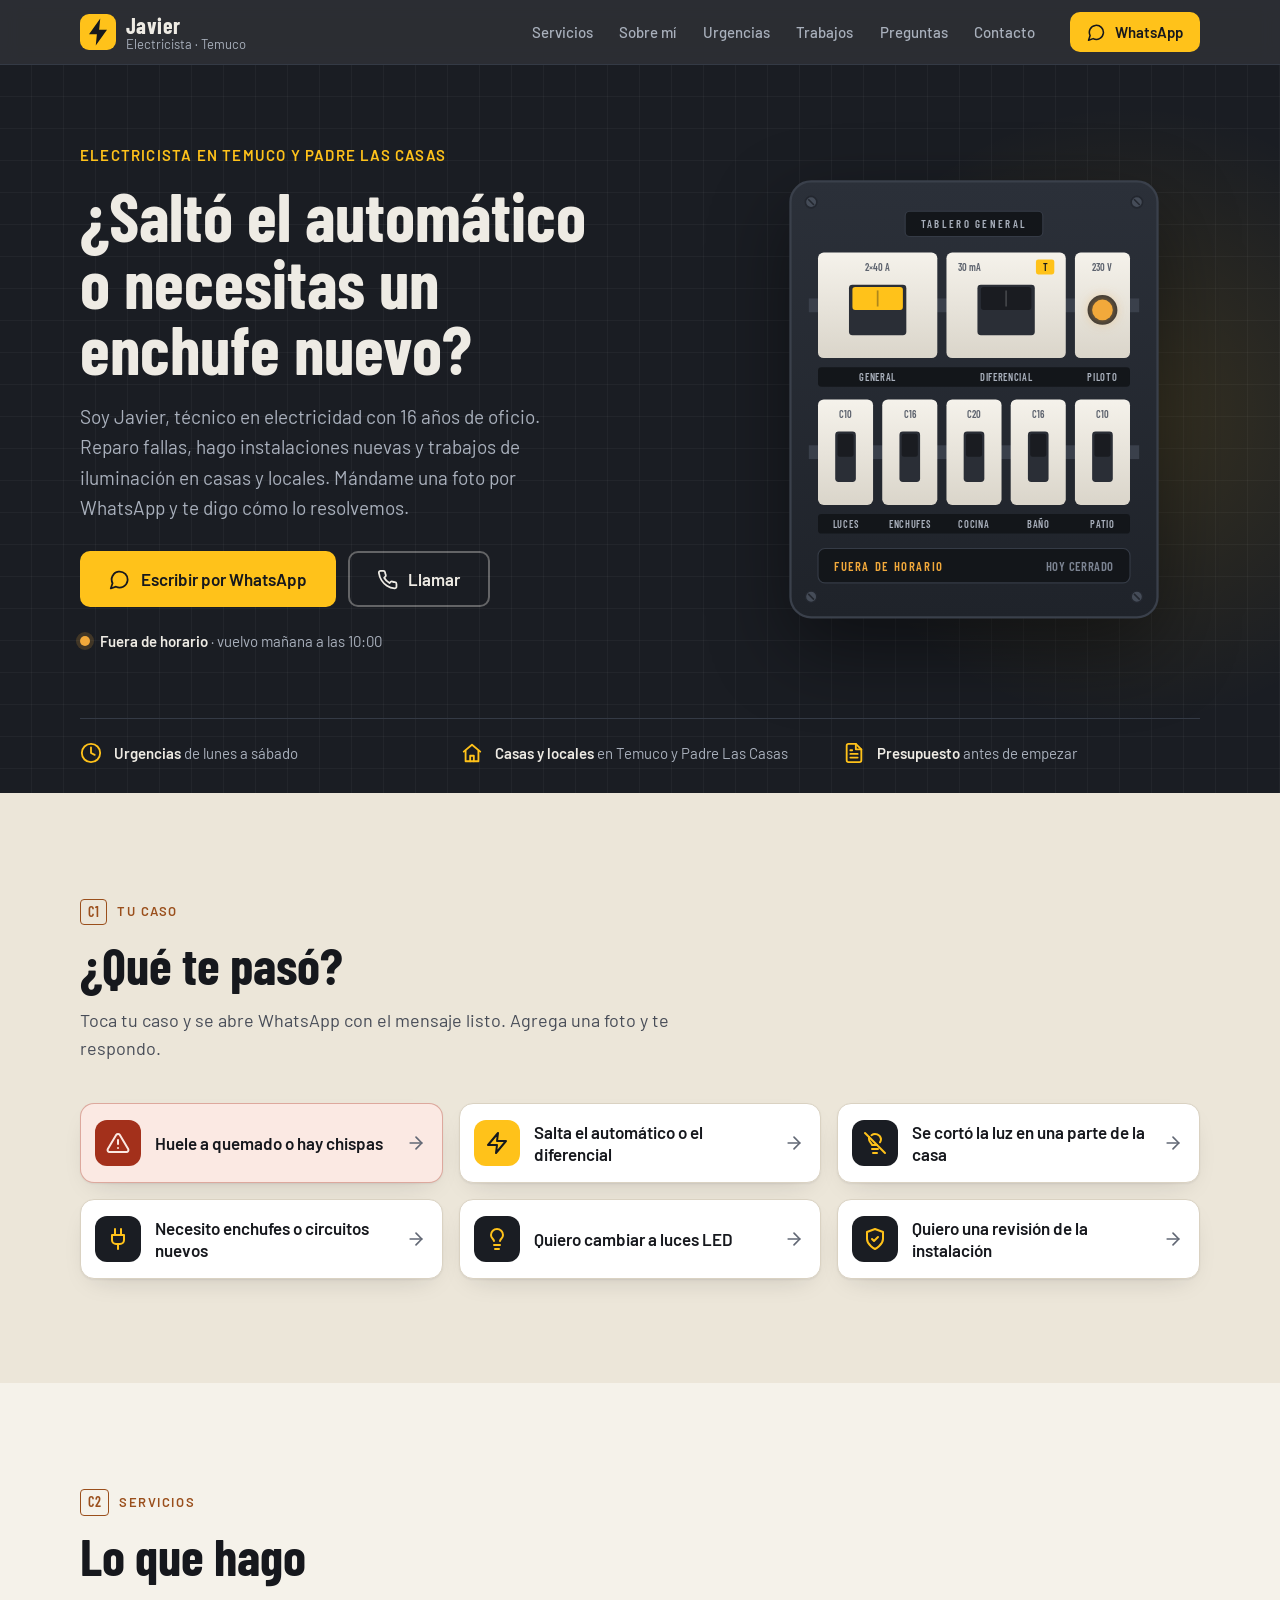
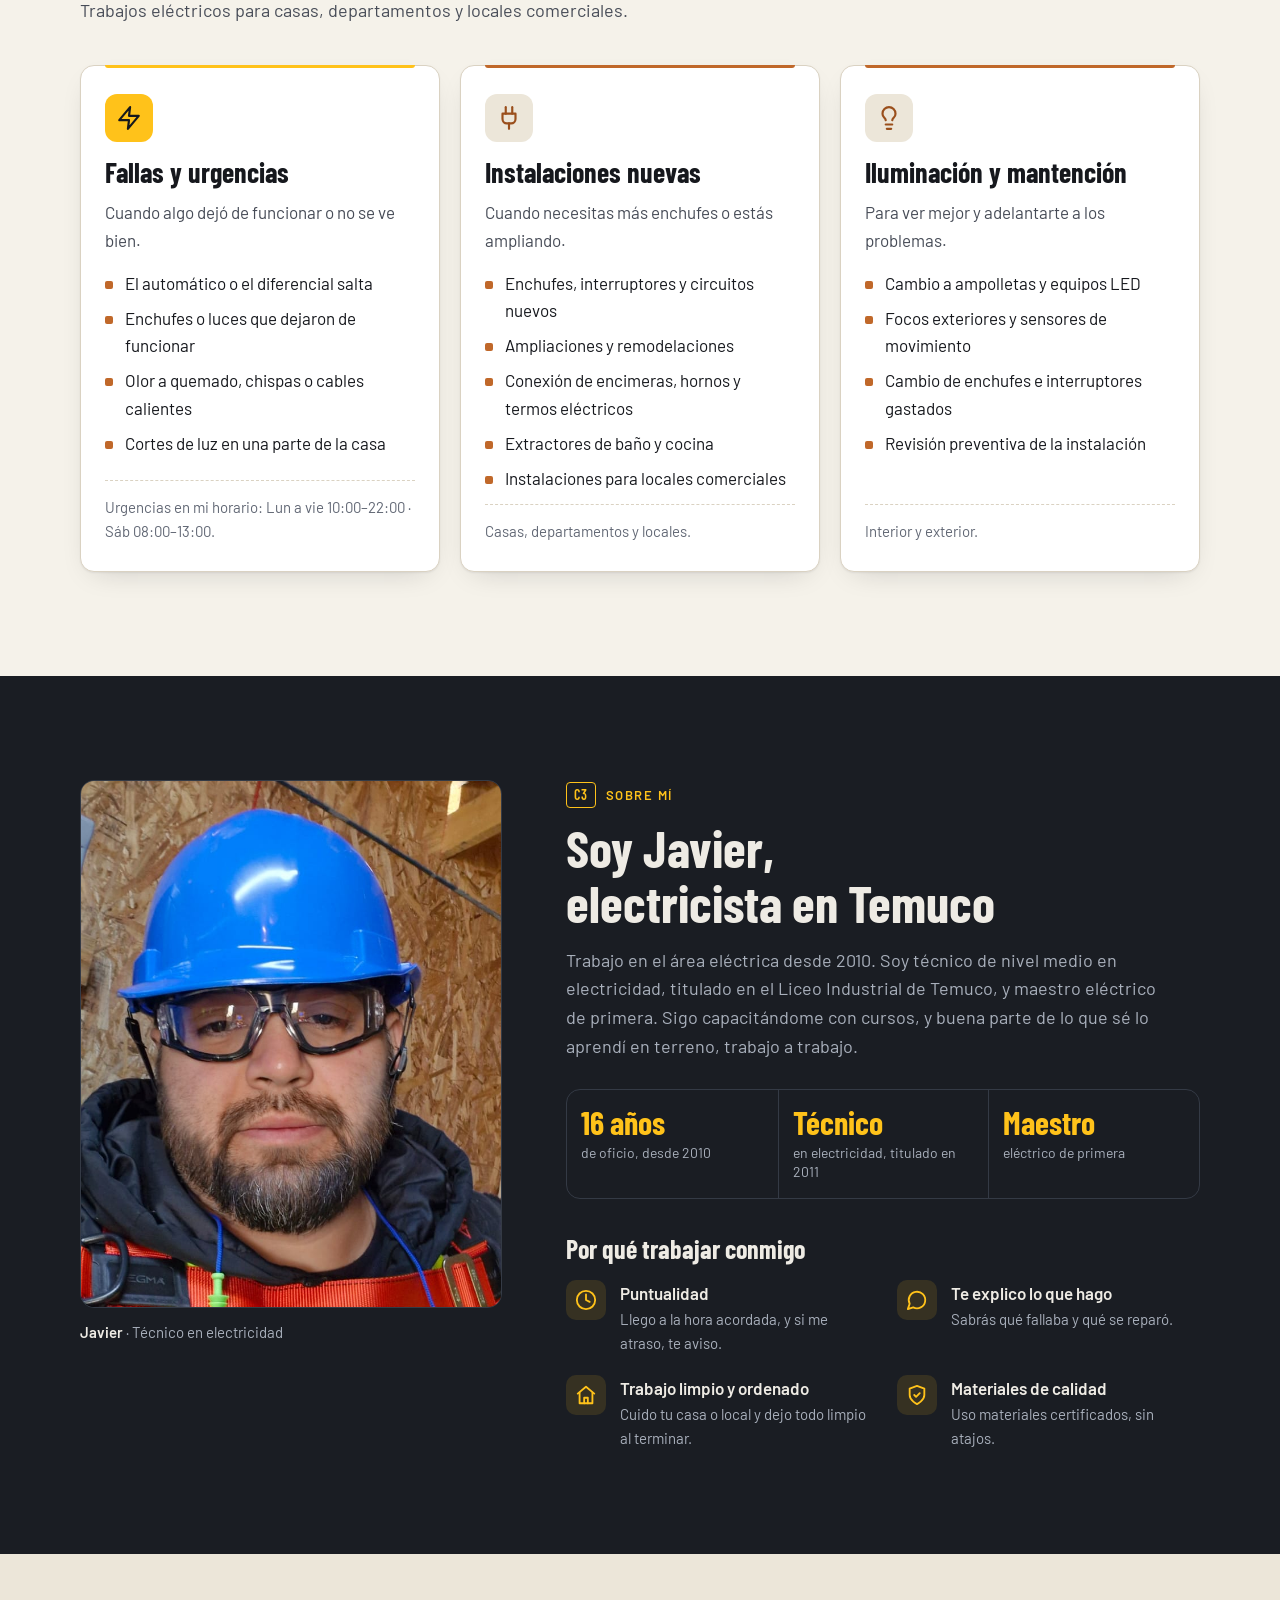
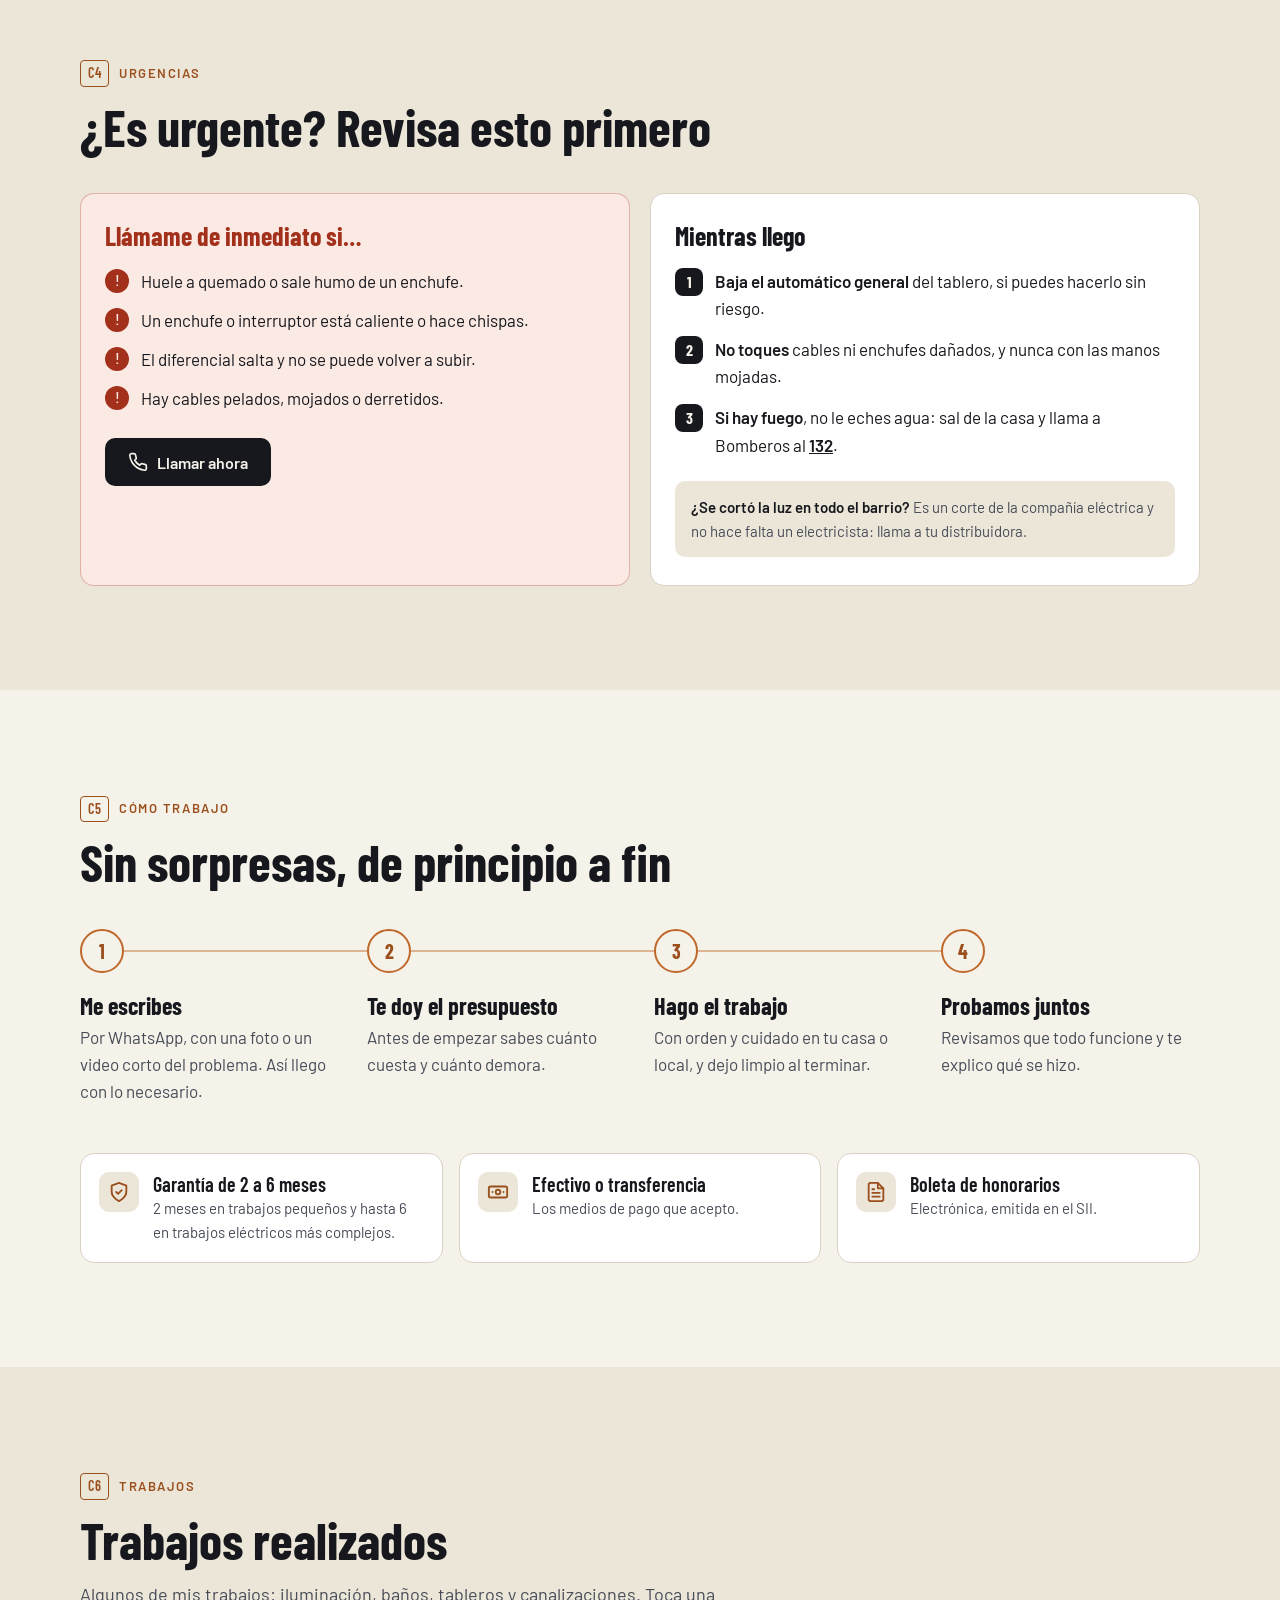
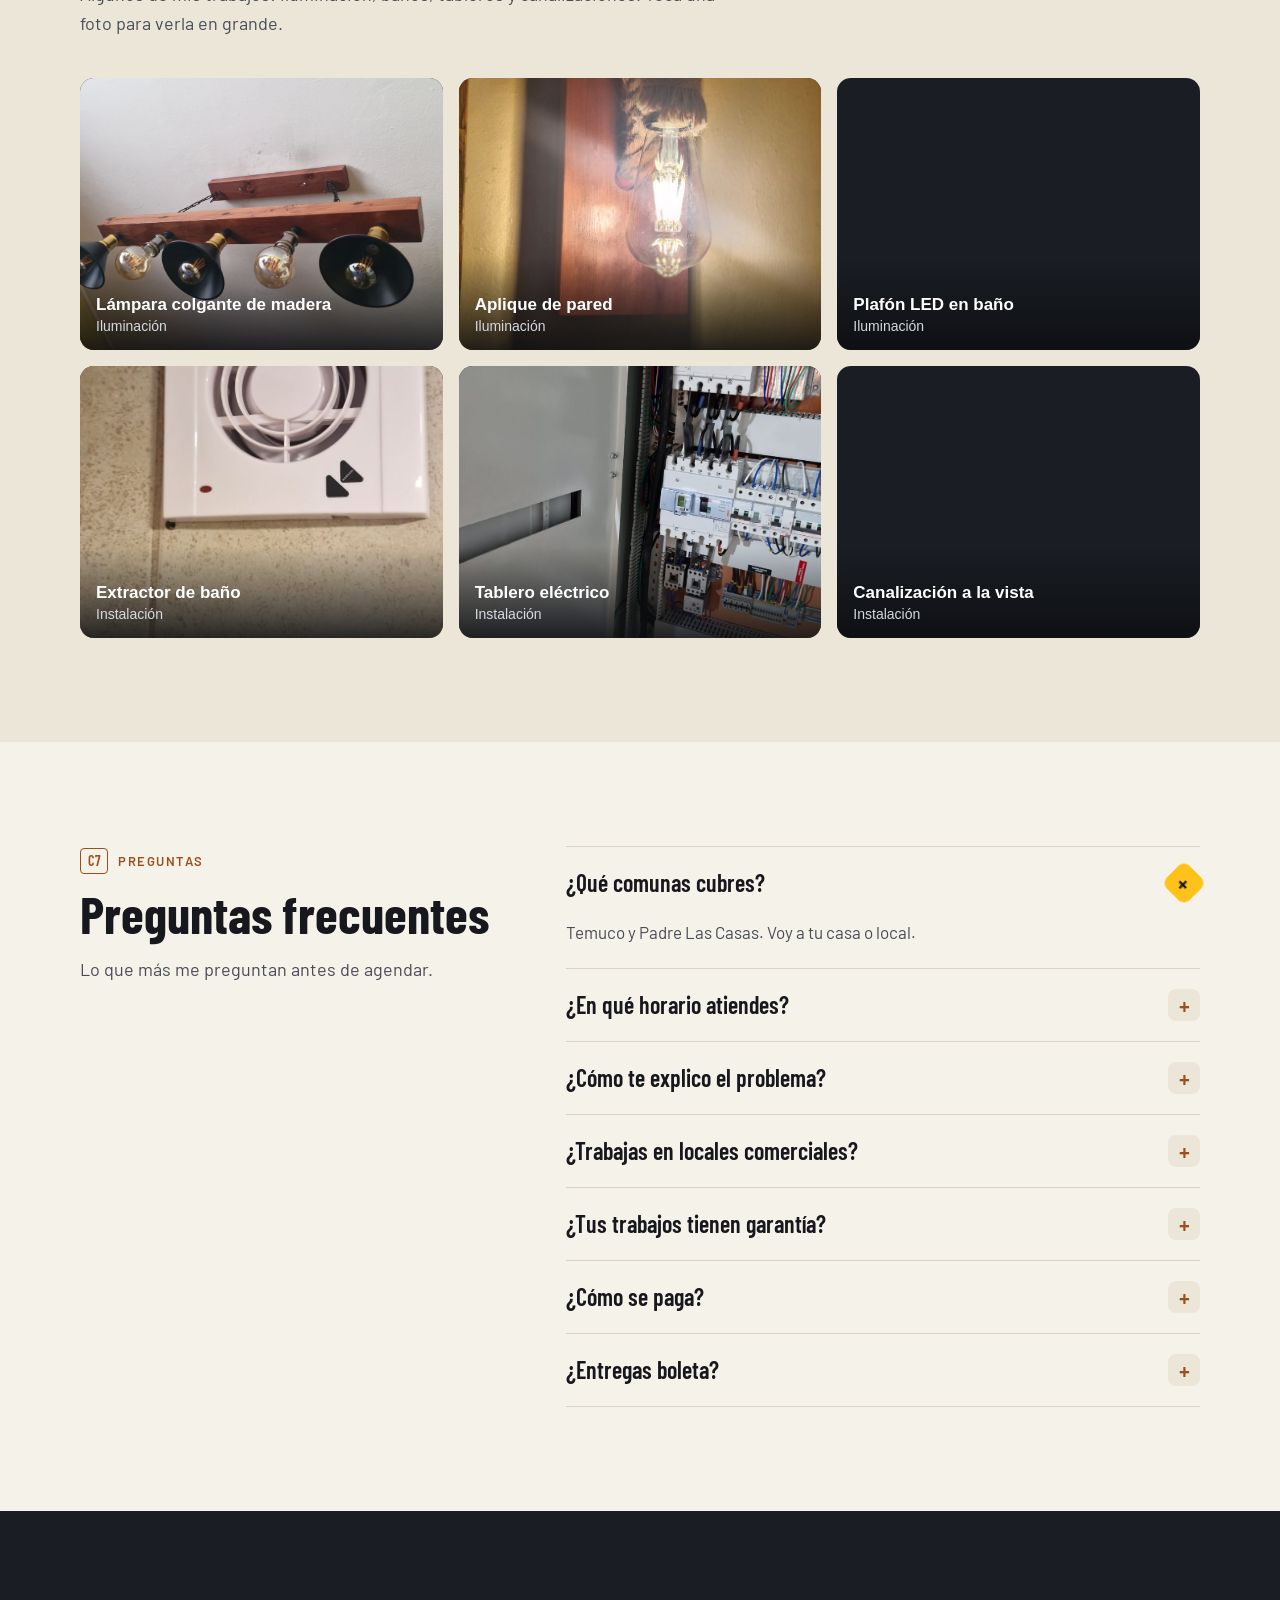
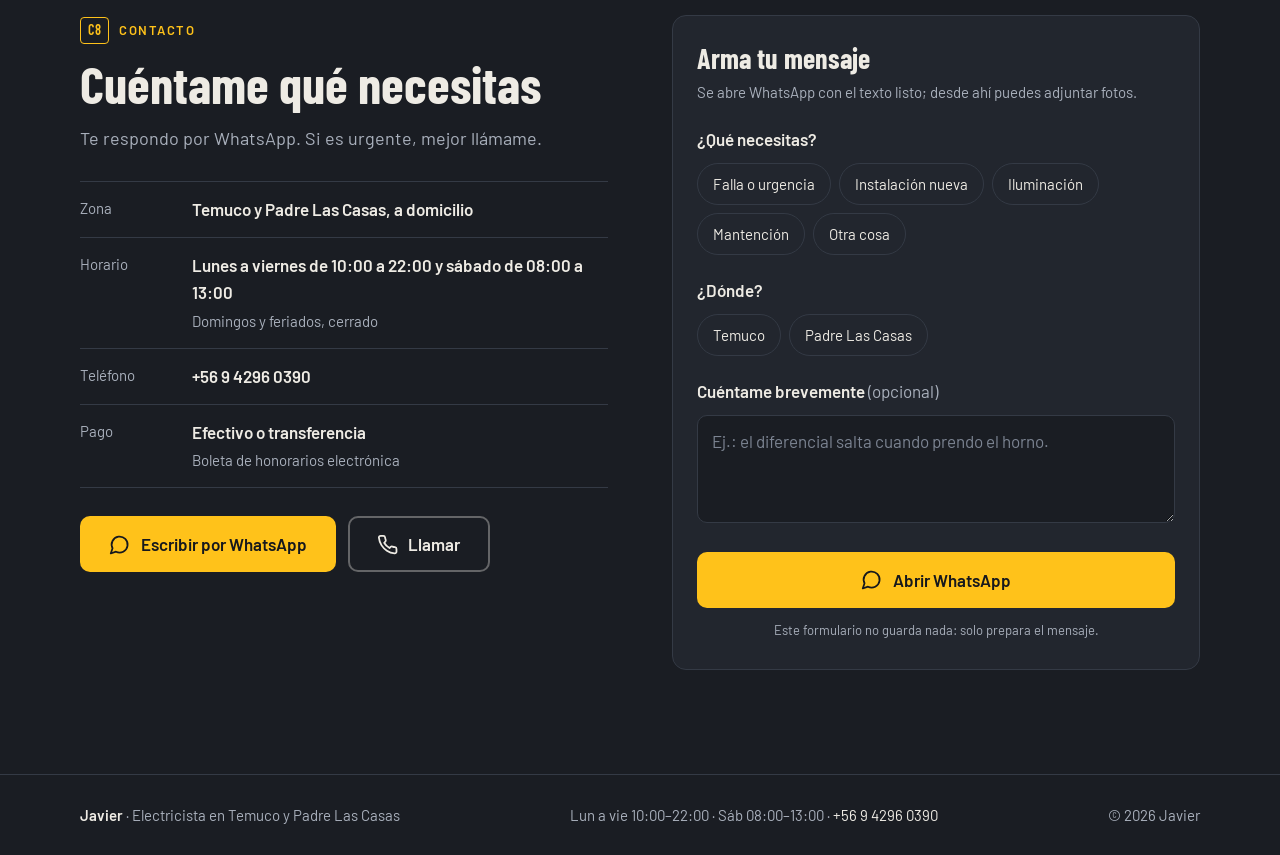
==== commit 00cbfc9f: "Add files via upload" ====
--- a/index.html
+++ b/index.html
@@ -414,7 +414,6 @@
           <h2 id="t-trabajos">Trabajos realizados</h2>
           <p>Algunos de mis trabajos: iluminación, baños, tableros y canalizaciones. Toca una foto para verla en grande.</p>
         </header>
-        <p class="galeria__aviso" data-galeria-aviso hidden>Vista previa con fotos de ejemplo. Esta sección se publica solo cuando agregues tus fotos reales.</p>
         <div class="galeria" data-galeria data-carrusel="Fotos de trabajos"></div>
       </div>
     </section>
--- a/styles.css
+++ b/styles.css
@@ -154,20 +154,6 @@
 }
 .saltar:focus { top: 12px; }
 
-.aviso-borrador {
-  padding: .55rem var(--gutter);
-  background: var(--signal);
-  color: #16181D;
-  font-size: .875rem;
-  text-align: center;
-}
-.aviso-borrador code {
-  padding: .1em .35em;
-  border-radius: 4px;
-  background: rgb(0 0 0 / .1);
-  font-size: .85em;
-}
-
 /* ---------- Botones ---------- */
 .btn {
   display: inline-flex;
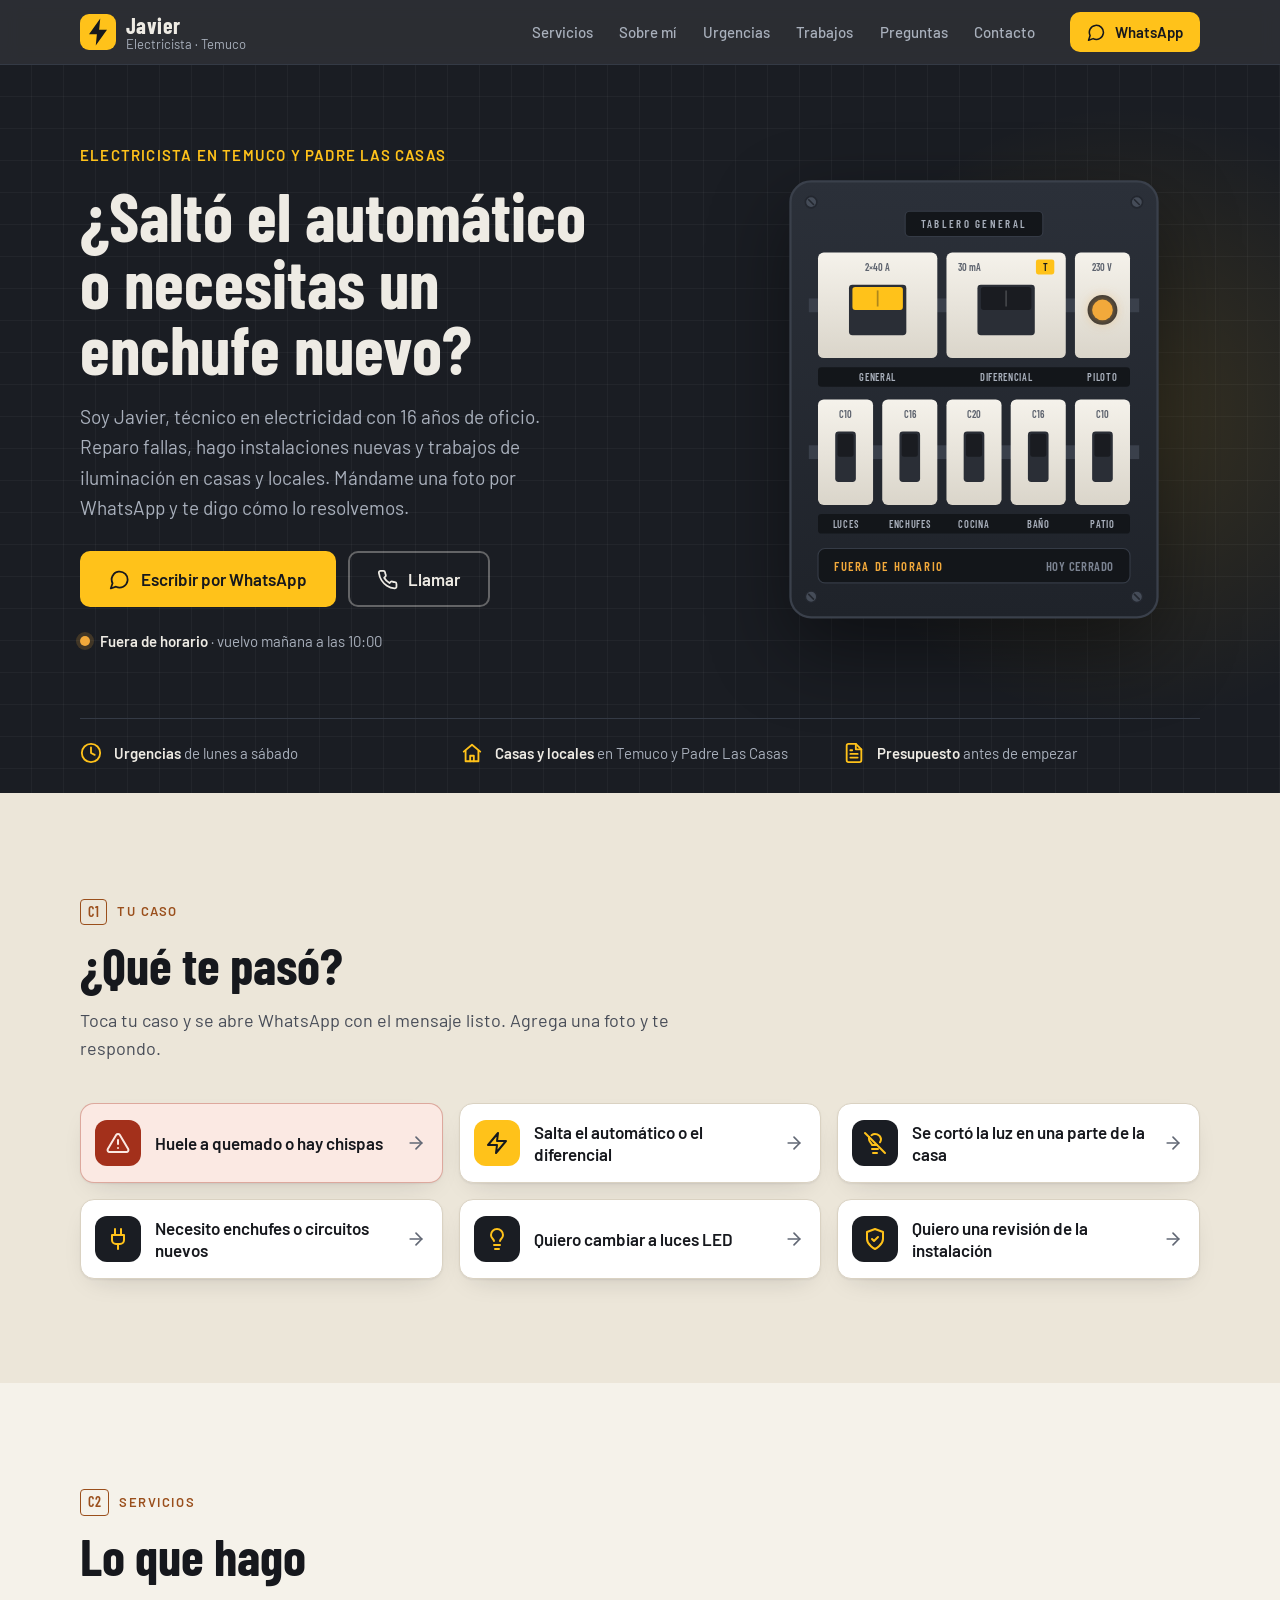
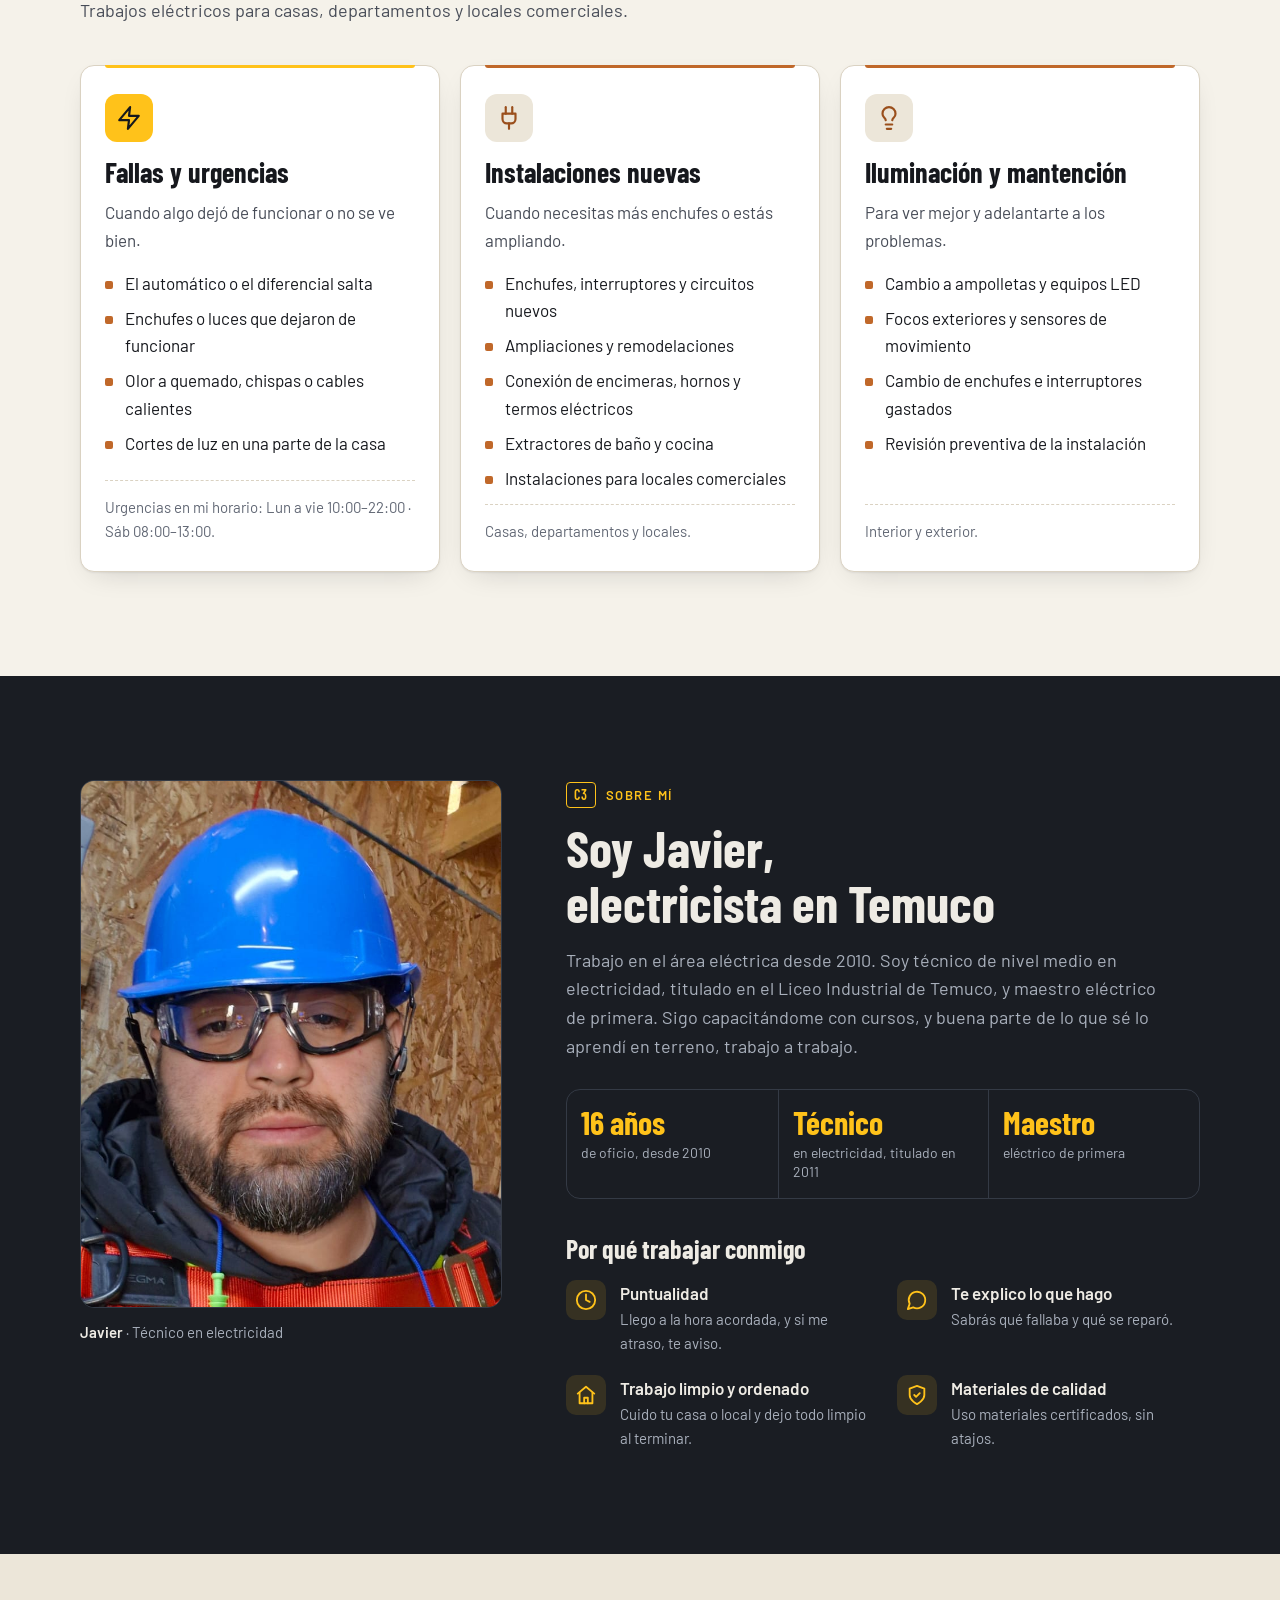
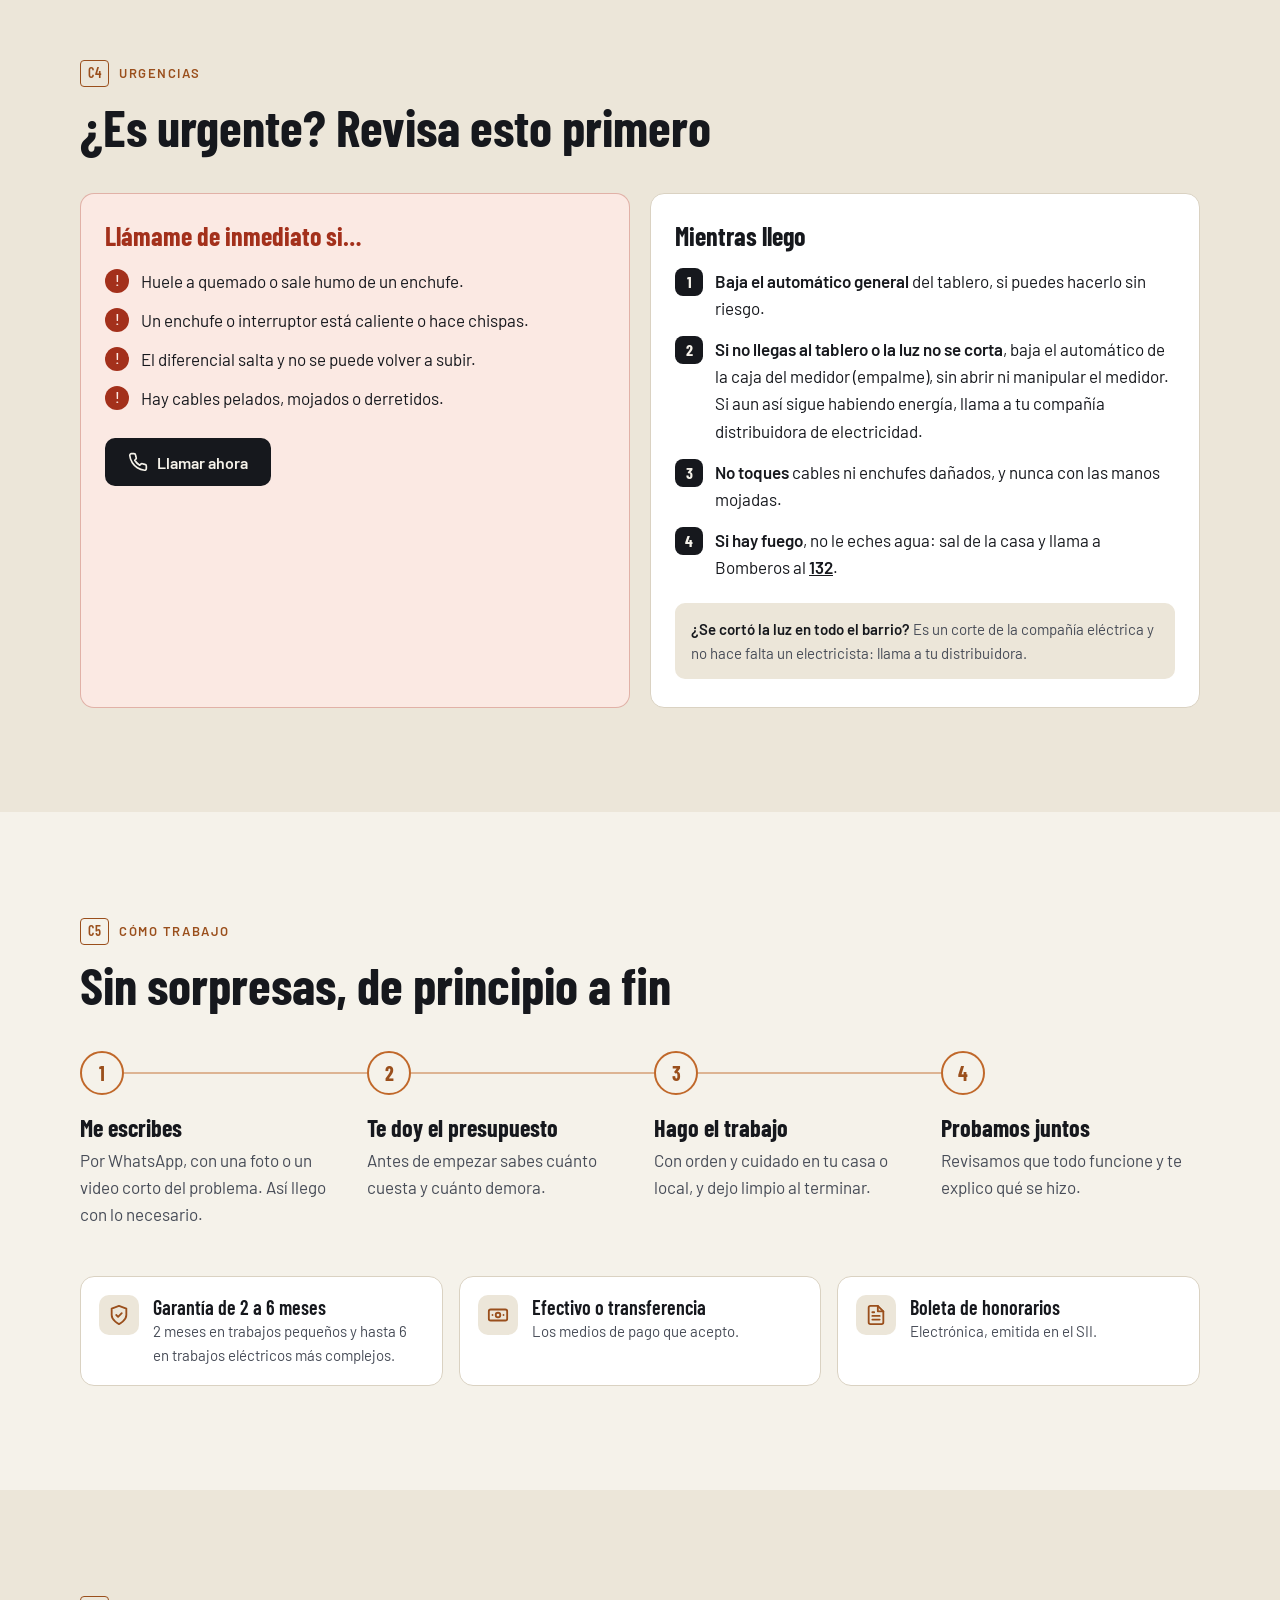
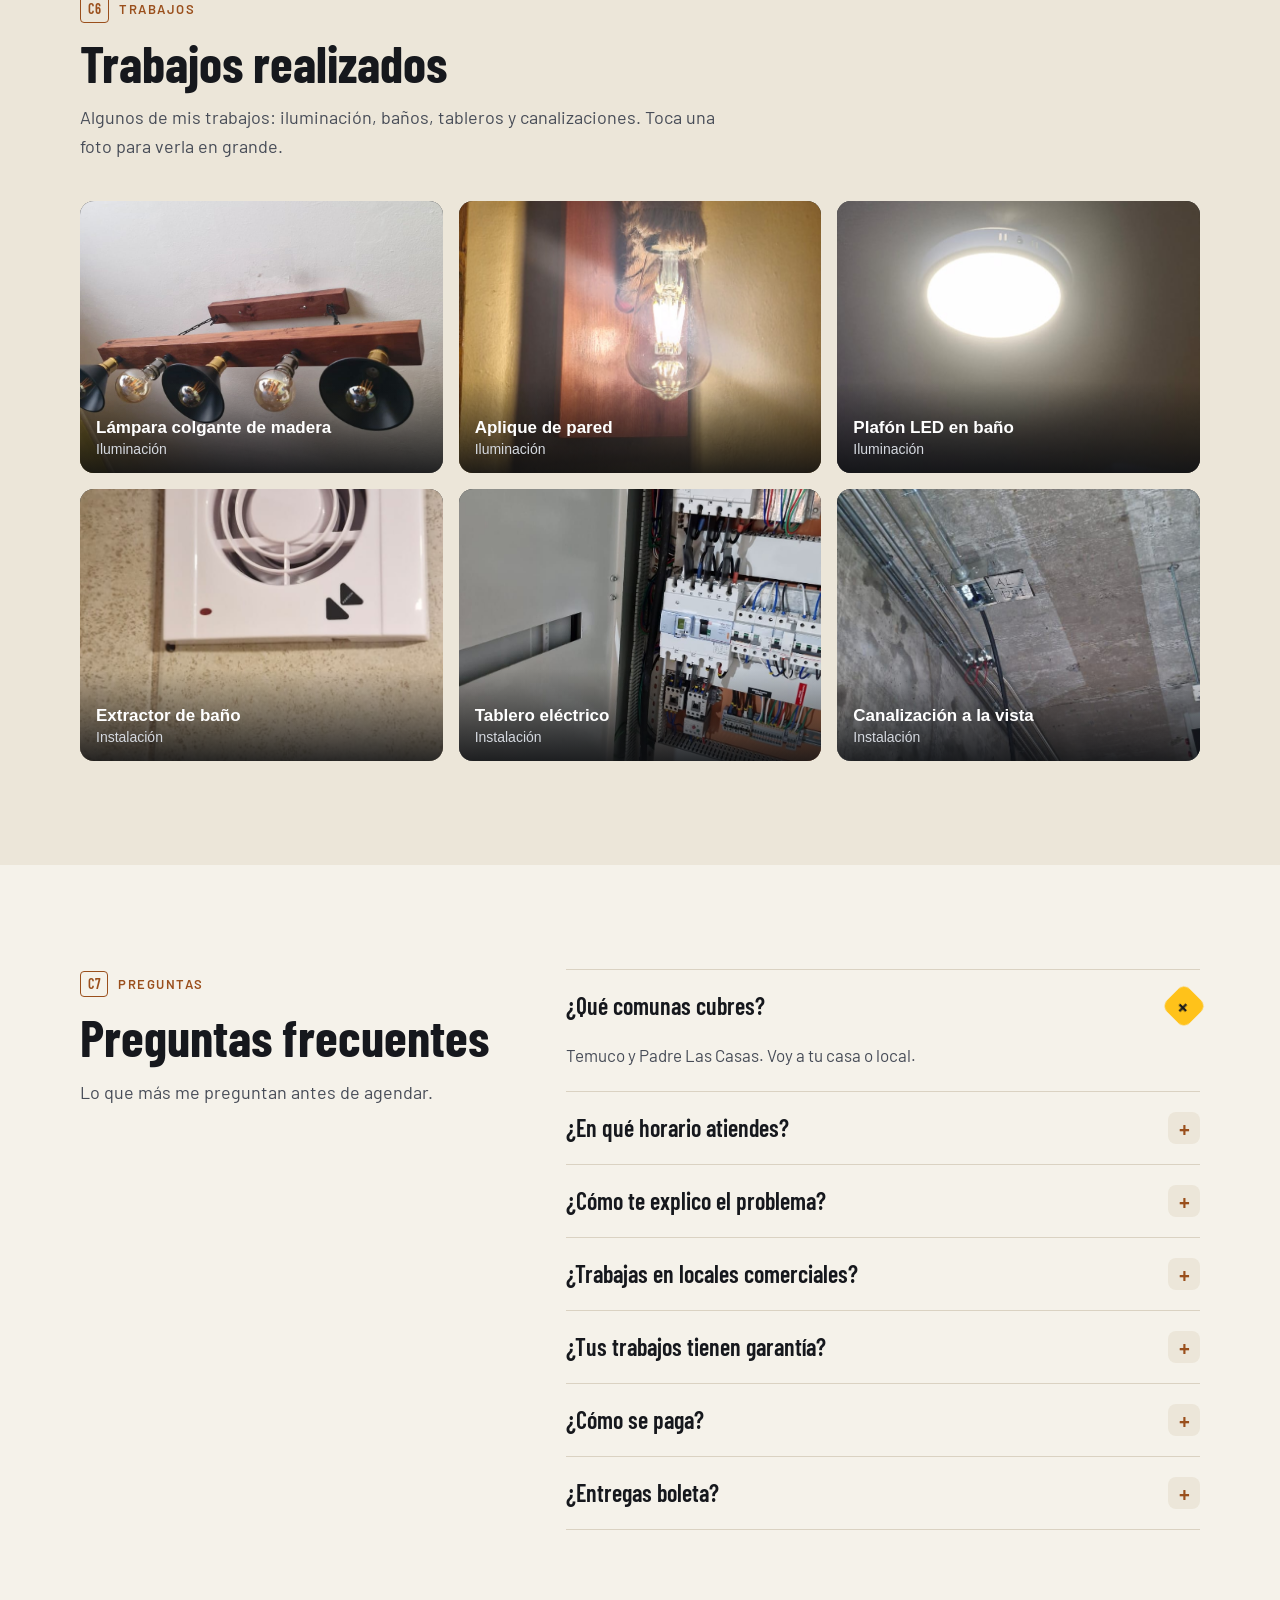
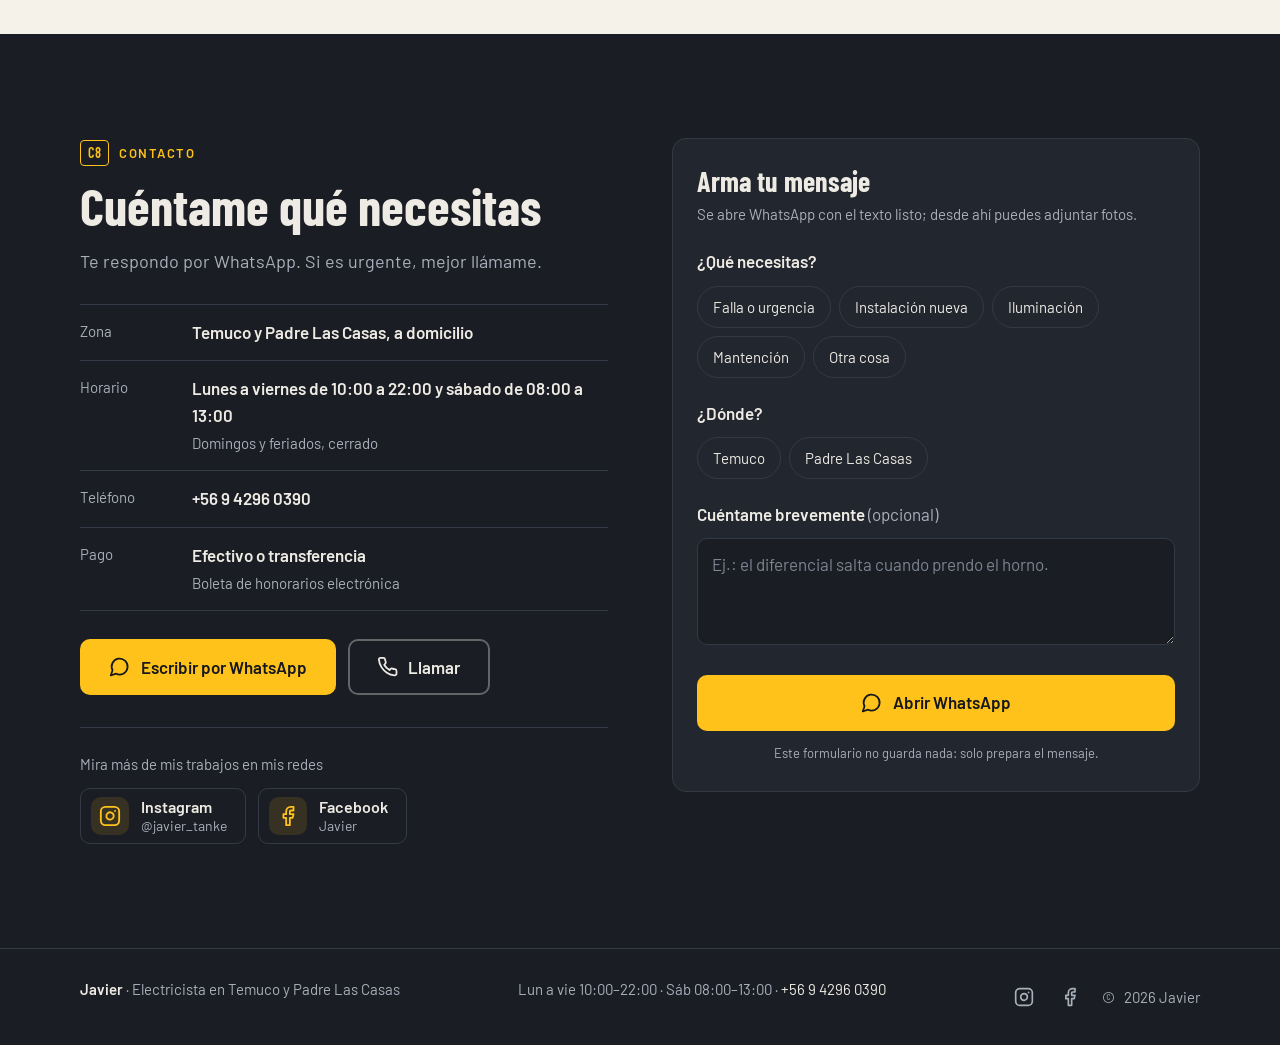
==== commit 4b28ea56: "Add files via upload" ====
--- a/index.html
+++ b/index.html
@@ -43,6 +43,8 @@
     <symbol id="i-izq" viewBox="0 0 24 24"><path d="m15 18-6-6 6-6"/></symbol>
     <symbol id="i-der" viewBox="0 0 24 24"><path d="m9 18 6-6-6-6"/></symbol>
     <symbol id="i-ampliar" viewBox="0 0 24 24"><path d="M15 3h6v6"/><path d="M9 21H3v-6"/><path d="M21 3l-7 7"/><path d="M3 21l7-7"/></symbol>
+    <symbol id="i-instagram" viewBox="0 0 24 24"><rect x="2" y="2" width="20" height="20" rx="5"/><path d="M16 11.37A4 4 0 1 1 12.63 8 4 4 0 0 1 16 11.37z"/><path d="M17.5 6.5h.01"/></symbol>
+    <symbol id="i-facebook" viewBox="0 0 24 24"><path d="M18 2h-3a5 5 0 0 0-5 5v3H7v4h3v8h4v-8h3l1-4h-4V7a1 1 0 0 1 1-1h3z"/></symbol>
     <symbol id="i-pausa" viewBox="0 0 24 24"><rect x="6" y="5" width="4" height="14" rx="1"/><rect x="14" y="5" width="4" height="14" rx="1"/></symbol>
     <symbol id="i-play" viewBox="0 0 24 24"><path d="M7 4v16l13-8z"/></symbol>
     <symbol id="i-pago" viewBox="0 0 24 24"><rect x="2" y="6" width="20" height="12" rx="2"/><circle cx="12" cy="12" r="2.5"/><path d="M6 12h.01"/><path d="M18 12h.01"/></symbol>
@@ -361,6 +363,7 @@
             <h3>Mientras llego</h3>
             <ol class="pasos-seguridad">
               <li><span><strong>Baja el automático general</strong> del tablero, si puedes hacerlo sin riesgo.</span></li>
+              <li><span><strong>Si no llegas al tablero o la luz no se corta</strong>, baja el automático de la caja del medidor (empalme), sin abrir ni manipular el medidor. Si aun así sigue habiendo energía, llama a tu compañía distribuidora de electricidad.</span></li>
               <li><span><strong>No toques</strong> cables ni enchufes dañados, y nunca con las manos mojadas.</span></li>
               <li><span><strong>Si hay fuego</strong>, no le eches agua: sal de la casa y llama a Bomberos al <a href="tel:132">132</a>.</span></li>
             </ol>
@@ -478,6 +481,17 @@
               <svg class="ic" aria-hidden="true"><use href="#i-tel"/></svg>Llamar
             </a>
           </div>
+          <div class="redes">
+            <p class="redes__titulo">Mira más de mis trabajos en mis redes</p>
+            <div class="redes__lista">
+              <a class="red" data-red href="https://www.instagram.com/javier_tanke/" target="_blank" rel="me noopener">
+                <svg class="ic" aria-hidden="true"><use href="#i-instagram"/></svg><span><strong>Instagram</strong>@javier_tanke</span>
+              </a>
+              <a class="red" data-red href="https://www.facebook.com/javier.ortiz.604903" target="_blank" rel="me noopener">
+                <svg class="ic" aria-hidden="true"><use href="#i-facebook"/></svg><span><strong>Facebook</strong>Javier</span>
+              </a>
+            </div>
+          </div>
         </div>
 
         <form class="mensaje" data-form-wa>
@@ -529,7 +543,11 @@
     <div class="wrap pie__in">
       <p><strong>Javier</strong> · Electricista en Temuco y Padre Las Casas</p>
       <p><span data-horario-corto>Lun a vie 10:00–22:00 · Sáb 08:00–13:00</span> · <a data-tel href="#contacto"><span data-tel-texto>+56 9 4296 0390</span></a></p>
-      <p>© <span data-anio>2026</span> Javier</p>
+      <p class="pie__redes">
+        <a href="https://www.instagram.com/javier_tanke/" target="_blank" rel="me noopener" aria-label="Instagram de Javier"><svg class="ic" aria-hidden="true"><use href="#i-instagram"/></svg></a>
+        <a href="https://www.facebook.com/javier.ortiz.604903" target="_blank" rel="me noopener" aria-label="Facebook de Javier"><svg class="ic" aria-hidden="true"><use href="#i-facebook"/></svg></a>
+        <span>© <span data-anio>2026</span> Javier</span>
+      </p>
     </div>
   </footer>
 
--- a/styles.css
+++ b/styles.css
@@ -884,6 +884,30 @@
 .mensaje textarea:focus { outline: none; border-color: var(--signal); box-shadow: 0 0 0 3px rgb(255 194 26 / .25); }
 .mensaje__privacidad { margin-top: -10px; color: var(--on-panel-2); font-size: .8125rem; text-align: center; }
 
+/* Redes sociales (Contacto y pie) */
+.redes { margin-top: 32px; padding-top: 24px; border-top: 1px solid var(--panel-line); }
+.redes__titulo { color: var(--on-panel-2); font-size: .9375rem; }
+.redes__lista { display: flex; flex-wrap: wrap; gap: 12px; margin-top: 12px; }
+.red {
+  display: inline-flex;
+  align-items: center;
+  gap: 12px;
+  min-height: 56px;
+  padding: 8px 18px 8px 10px;
+  border: 1.5px solid var(--panel-line);
+  border-radius: var(--radius-sm);
+  color: var(--on-panel);
+  text-decoration: none;
+  transition: border-color .15s, background-color .15s;
+}
+.red:hover { border-color: var(--on-panel-2); background: rgb(255 255 255 / .04); }
+.red .ic { width: 38px; height: 38px; padding: 8px; border-radius: 10px; background: rgb(255 194 26 / .12); color: var(--signal); }
+.red span { display: flex; flex-direction: column; color: var(--on-panel-2); font-size: .875rem; line-height: 1.25; }
+.red strong { color: var(--on-panel); font-size: 1rem; font-weight: 600; }
+@media (max-width: 479px) {
+  .red { flex: 1 1 100%; }
+}
+
 /* ---------- Pie ---------- */
 .pie {
   padding-block: 28px;
@@ -896,6 +920,11 @@
 .pie strong { color: var(--on-panel); }
 .pie a { color: var(--on-panel); text-decoration: none; }
 .pie a:hover { text-decoration: underline; }
+.pie__redes { display: flex; align-items: center; gap: 6px; }
+.pie__redes a { display: grid; place-items: center; width: 40px; height: 40px; border-radius: 50%; color: var(--on-panel-2); }
+.pie__redes a:hover { background: rgb(255 255 255 / .06); color: var(--on-panel); }
+.pie__redes .ic { width: 20px; height: 20px; }
+.pie__redes span { margin-left: 6px; }
 
 /* ---------- Carruseles en el teléfono (script.js agrega .es-carrusel; sin JavaScript quedan como lista) ---------- */
 [data-carrusel].es-carrusel {
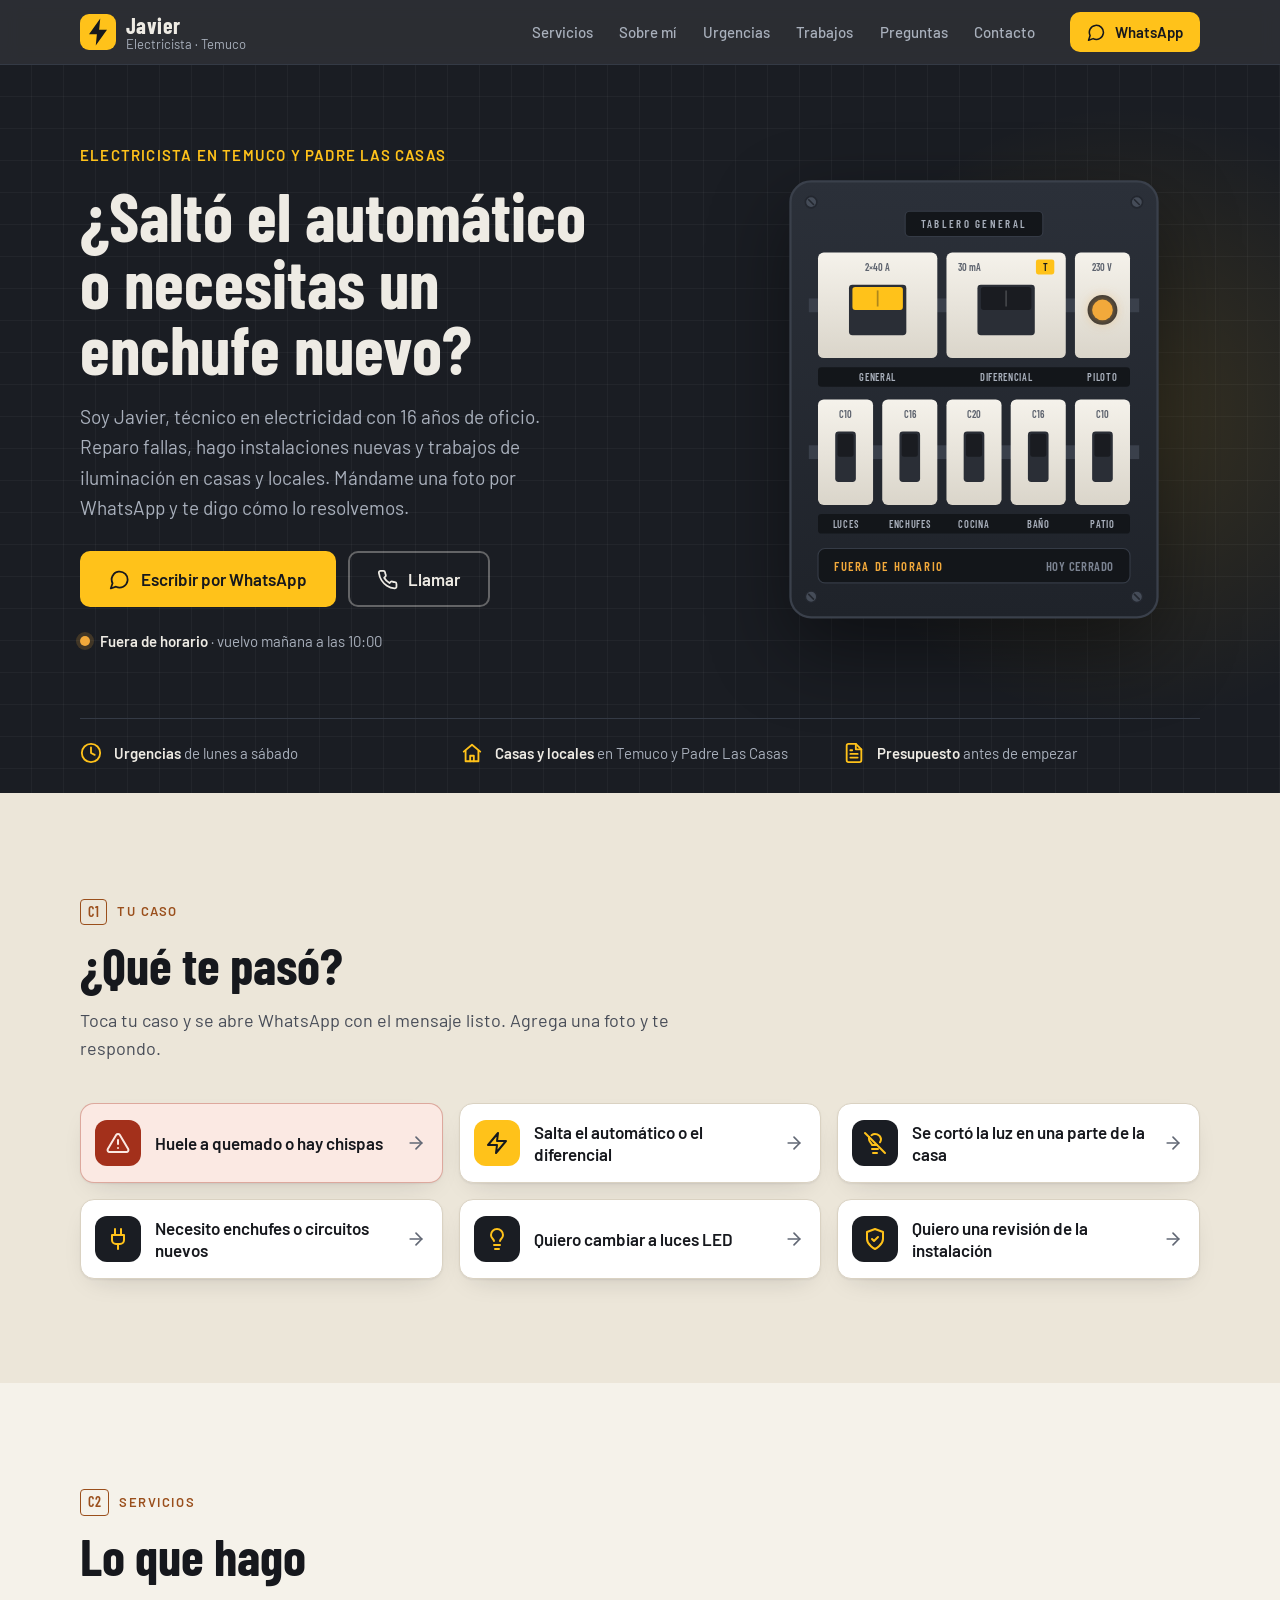
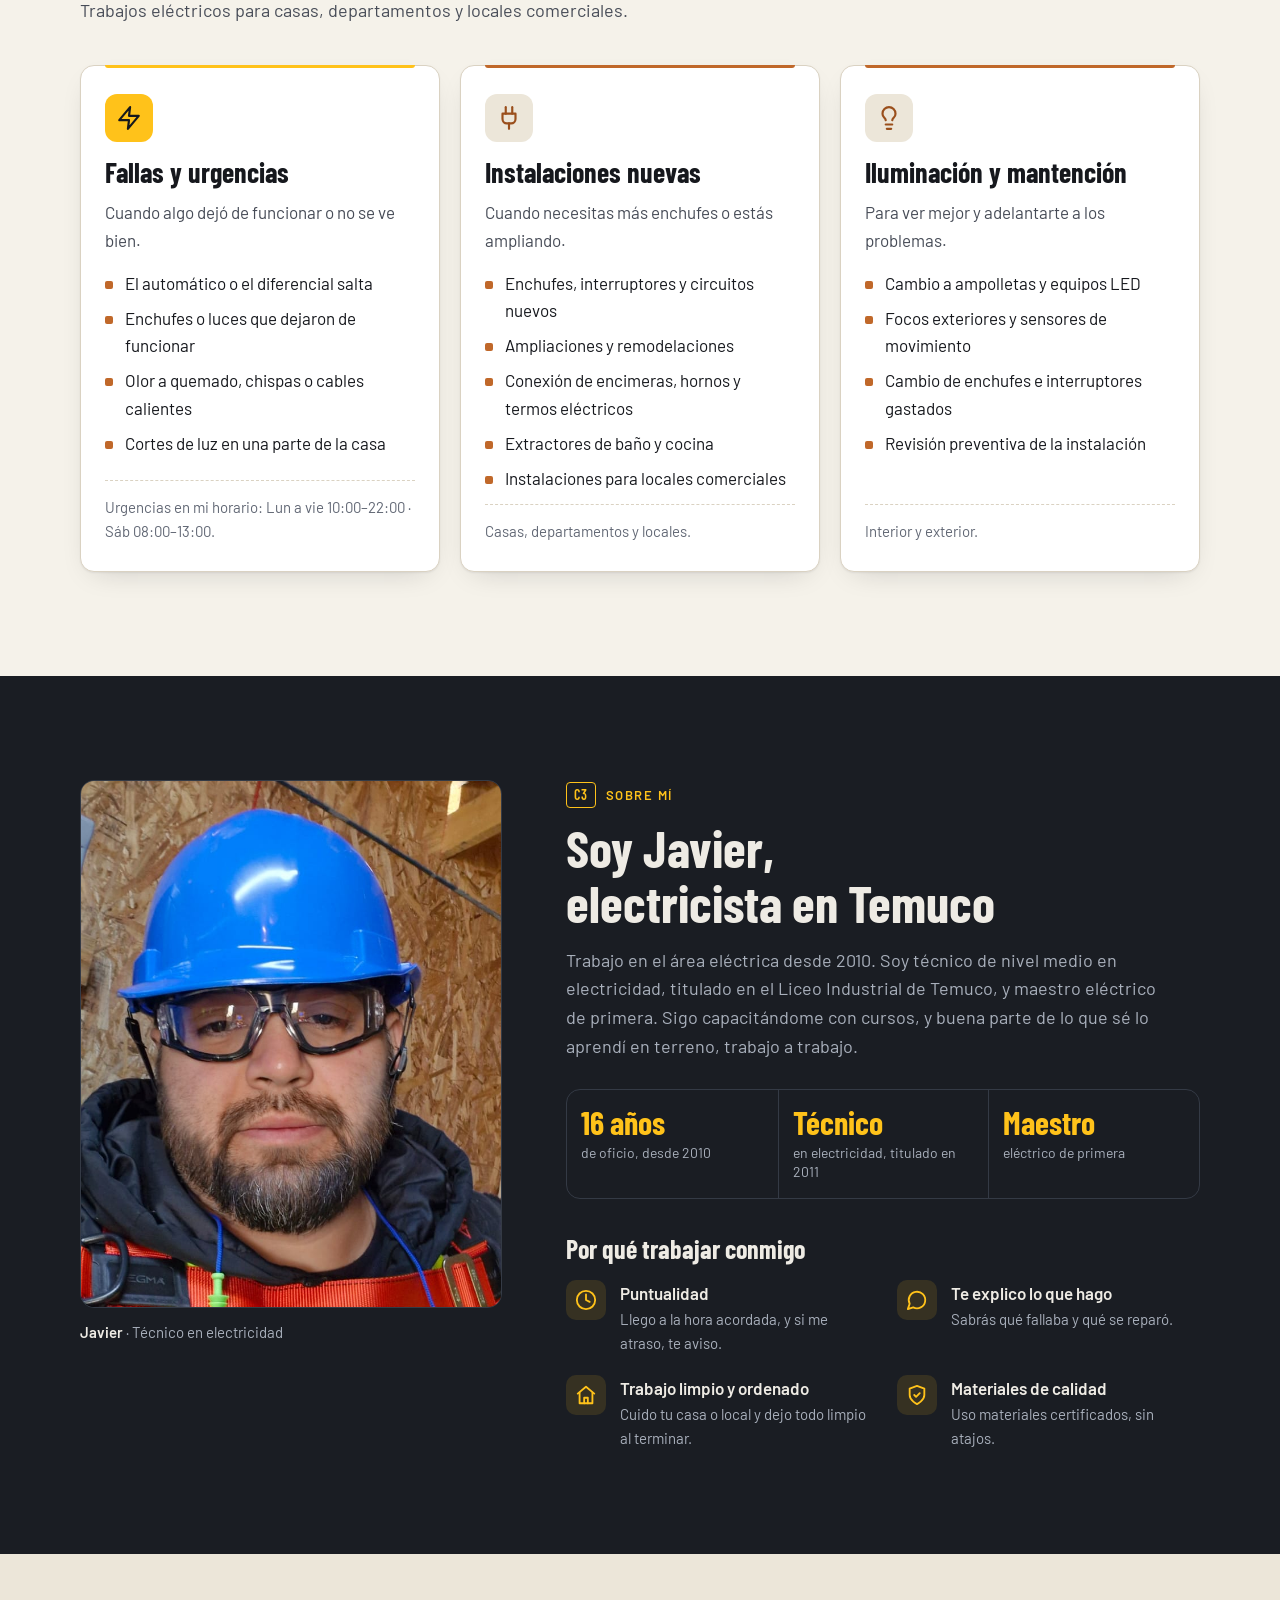
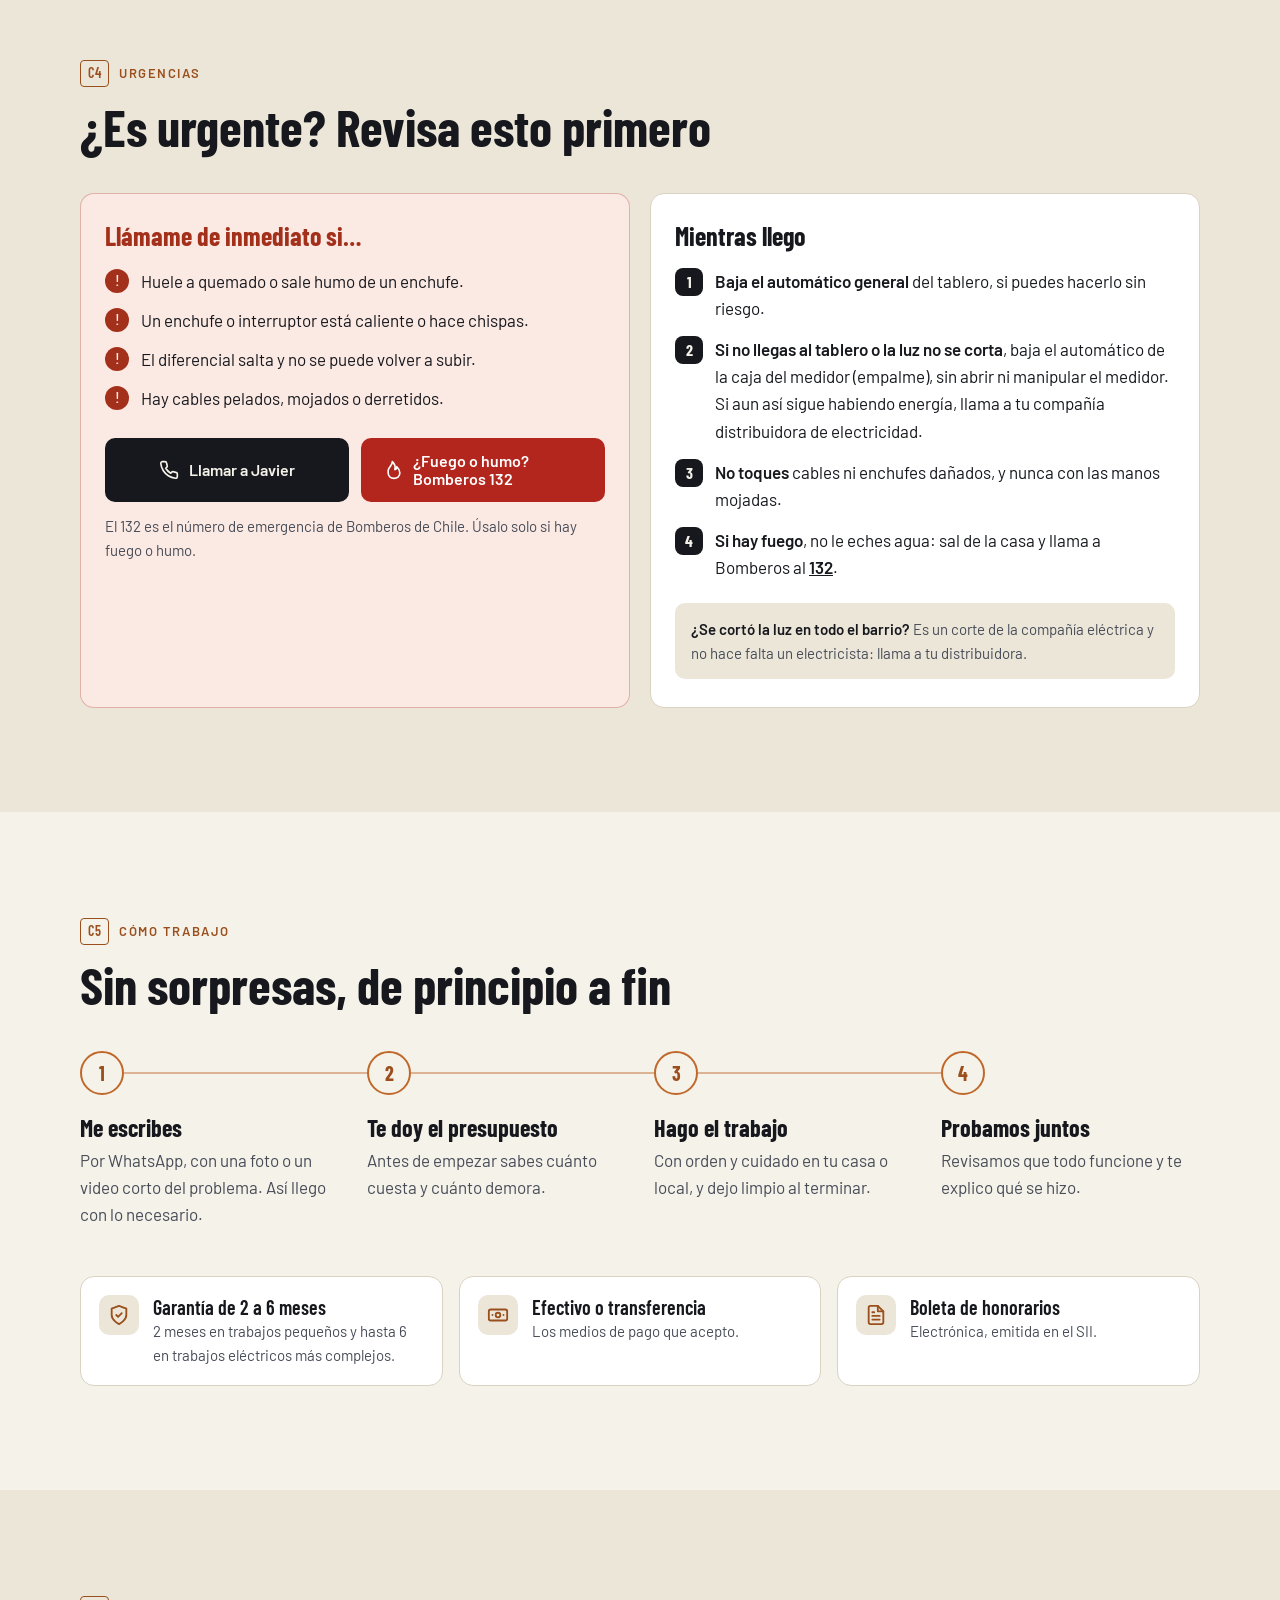
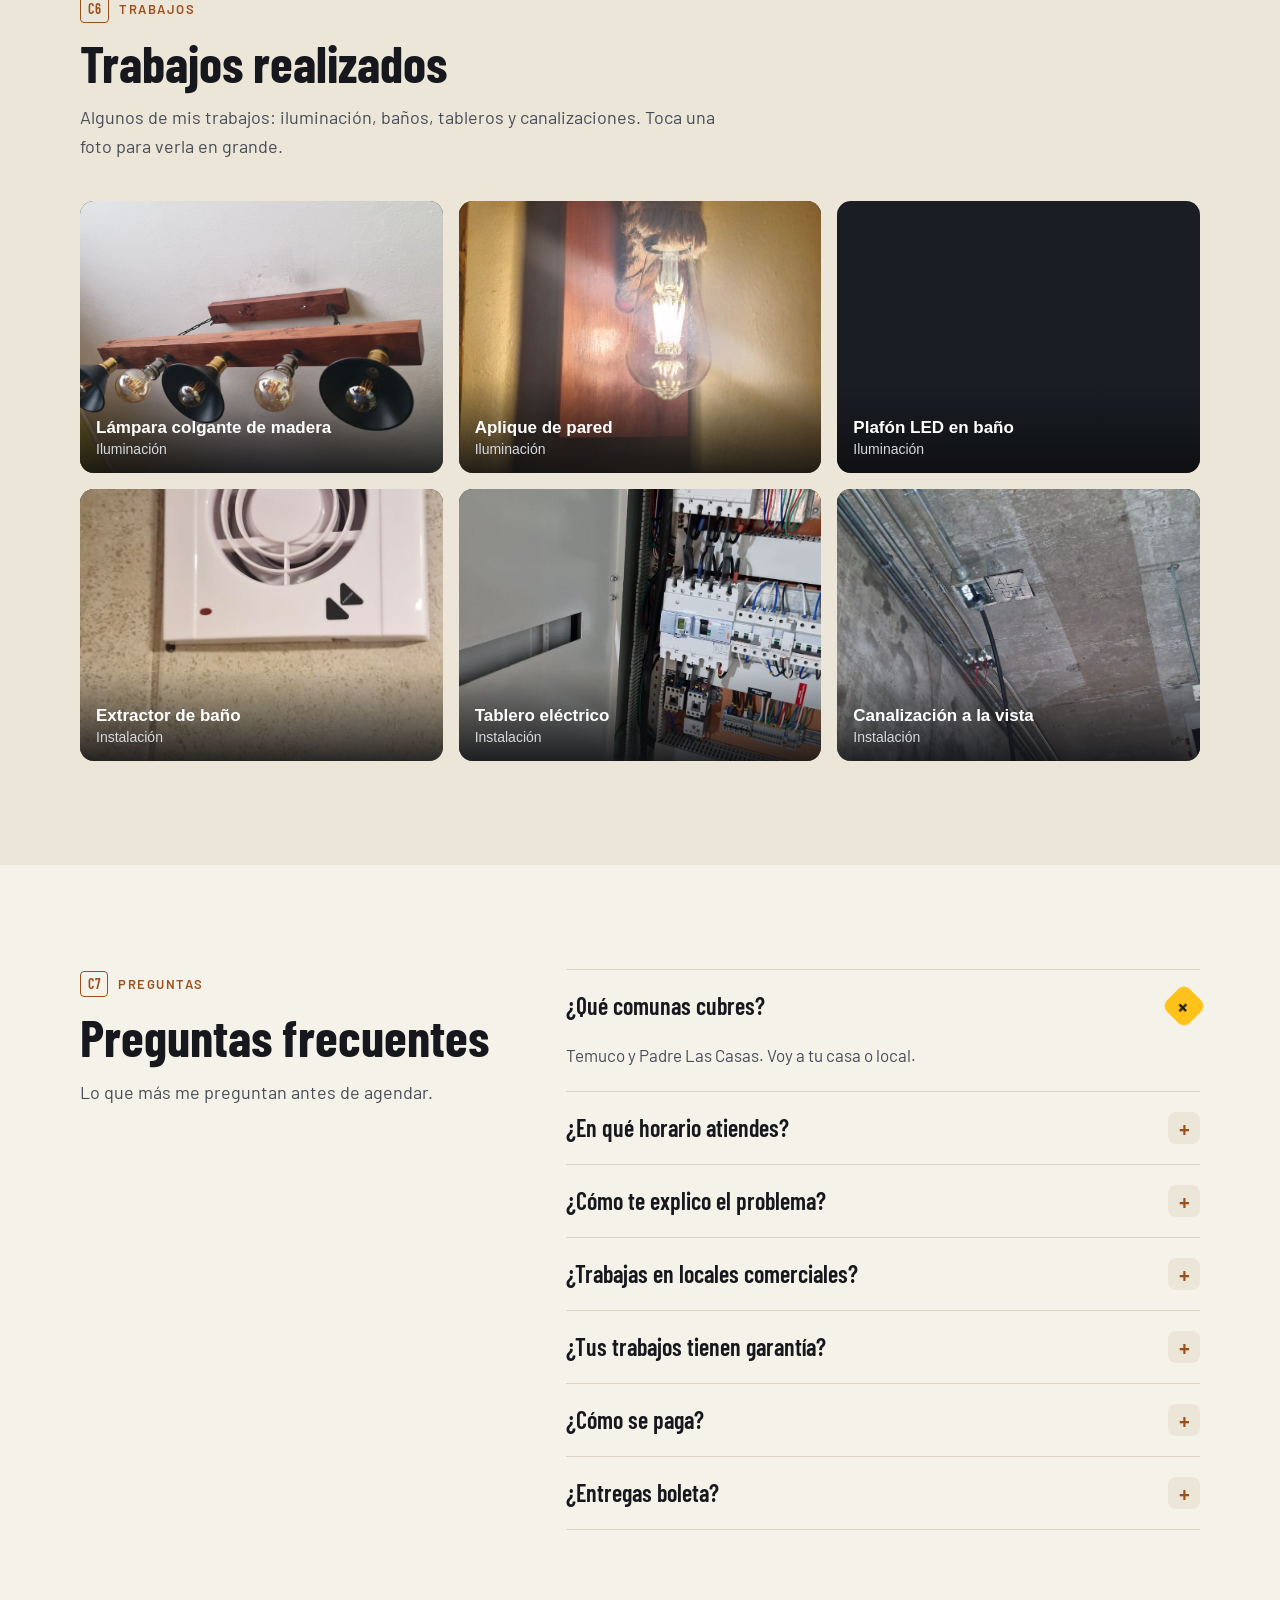
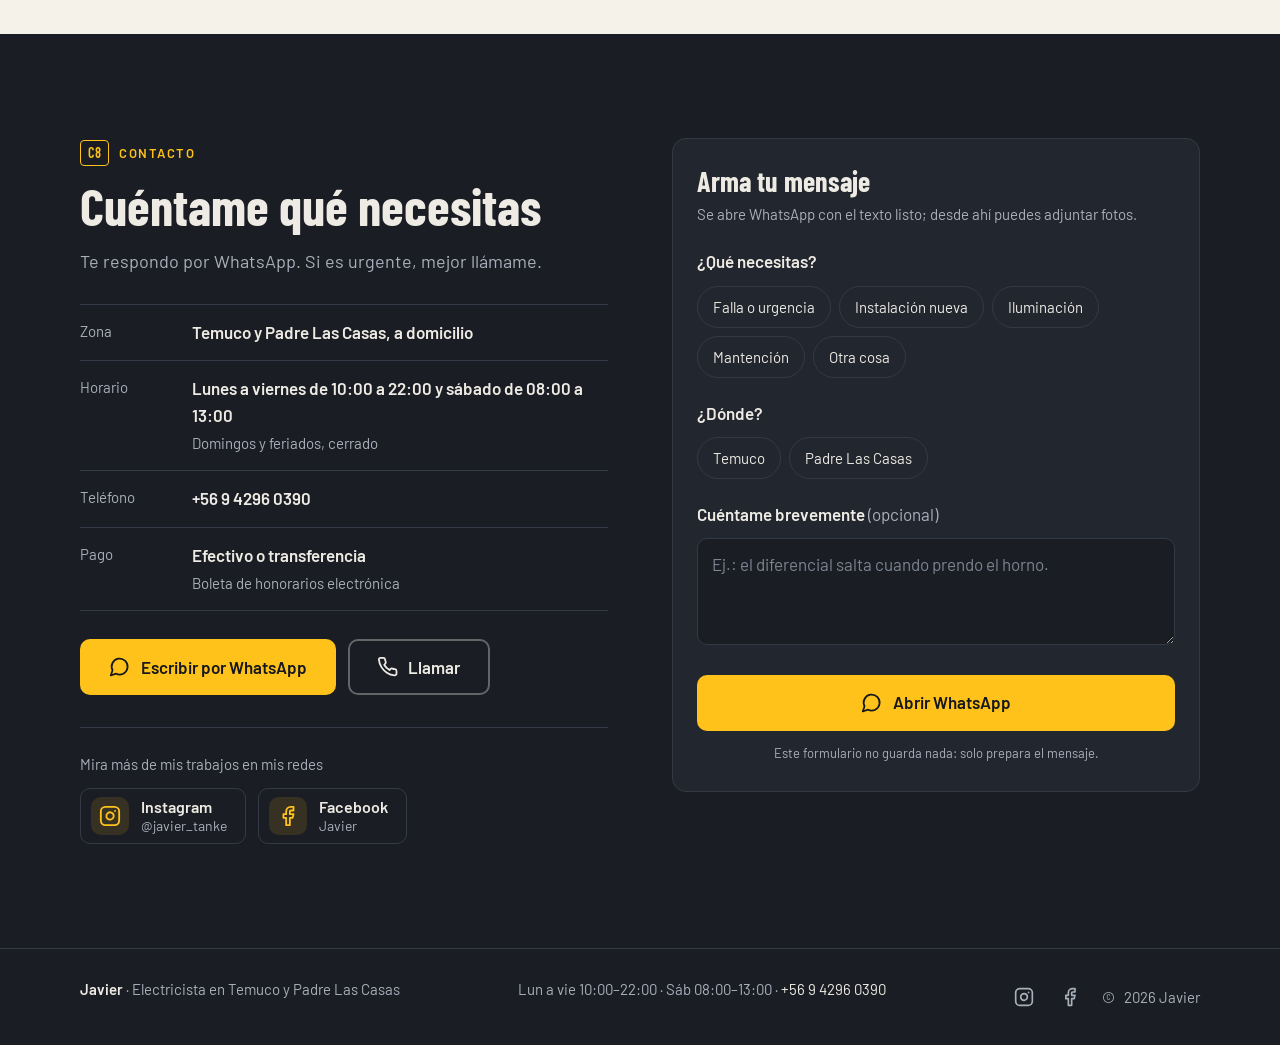
==== commit 23bd332f: "Botón de Bomberos 132 en Urgencias Agrega «¿Fuego o humo? Bomberos 132» (tel:132) junto a «Llamar a " ====
--- a/index.html
+++ b/index.html
@@ -6,6 +6,8 @@
   <title>Electricista en Temuco y Padre Las Casas | Javier</title>
   <meta name="description" content="Electricista en Temuco y Padre Las Casas. Reparación de fallas y urgencias, instalaciones nuevas, iluminación LED y mantención para casas y locales. Escríbeme por WhatsApp.">
   <meta name="theme-color" content="#1A1D23">
+  <!-- Verificación de Google Search Console (propiedad https://javier-electricista-temuco.github.io/). No borrar. -->
+  <meta name="google-site-verification" content="iAd7MnyDOXHpbnHvnMazZgiNyr5RzLzP9NozAkIXse0" />
   <meta property="og:type" content="website">
   <meta property="og:locale" content="es_CL">
   <meta property="og:title" content="Javier · Electricista en Temuco y Padre Las Casas">
@@ -21,9 +23,9 @@
   <link rel="icon" href="favicon.svg" type="image/svg+xml">
   <link rel="preload" href="fuentes/barlow-condensed-700.woff2" as="font" type="font/woff2" crossorigin>
   <link rel="preload" href="fuentes/barlow-400.woff2" as="font" type="font/woff2" crossorigin>
-  <link rel="stylesheet" href="styles.css">
+  <link rel="stylesheet" href="styles.css?v=2998d8a3f8">
   <script>document.documentElement.classList.add('js');</script>
-  <script src="script.js" defer></script>
+  <script src="script.js?v=d9913abf40" defer></script>
 </head>
 <body>
   <svg class="sprite" aria-hidden="true">
@@ -47,6 +49,7 @@
     <symbol id="i-facebook" viewBox="0 0 24 24"><path d="M18 2h-3a5 5 0 0 0-5 5v3H7v4h3v8h4v-8h3l1-4h-4V7a1 1 0 0 1 1-1h3z"/></symbol>
     <symbol id="i-pausa" viewBox="0 0 24 24"><rect x="6" y="5" width="4" height="14" rx="1"/><rect x="14" y="5" width="4" height="14" rx="1"/></symbol>
     <symbol id="i-play" viewBox="0 0 24 24"><path d="M7 4v16l13-8z"/></symbol>
+    <symbol id="i-fuego" viewBox="0 0 24 24"><path d="M12 22c4 0 7-2.7 7-6.6 0-3-1.6-5.4-3.6-7.3.2 2-1 3.4-2.4 3.4C14.2 8 13 5 10 2c.3 3-2.6 5.4-4 7.8A7.7 7.7 0 0 0 5 15.4C5 19.3 8 22 12 22z"/></symbol>
     <symbol id="i-pago" viewBox="0 0 24 24"><rect x="2" y="6" width="20" height="12" rx="2"/><circle cx="12" cy="12" r="2.5"/><path d="M6 12h.01"/><path d="M18 12h.01"/></symbol>
   </svg>
 
@@ -354,9 +357,15 @@
               <li>El diferencial salta y no se puede volver a subir.</li>
               <li>Hay cables pelados, mojados o derretidos.</li>
             </ul>
-            <a class="btn btn--dark" data-tel href="#contacto">
-              <svg class="ic" aria-hidden="true"><use href="#i-tel"/></svg>Llamar ahora
-            </a>
+            <div class="urgencias__botones">
+              <a class="btn btn--dark" data-tel href="#contacto">
+                <svg class="ic" aria-hidden="true"><use href="#i-tel"/></svg>Llamar a Javier
+              </a>
+              <a class="btn btn--bomberos" href="tel:132">
+                <svg class="ic" aria-hidden="true"><use href="#i-fuego"/></svg>¿Fuego o humo? Bomberos 132
+              </a>
+            </div>
+            <p class="urgencias__nota">El 132 es el número de emergencia de Bomberos de Chile. Úsalo solo si hay fuego o humo.</p>
           </div>
 
           <div class="urgencias__col">
--- a/styles.css
+++ b/styles.css
@@ -176,6 +176,8 @@
 .btn--ghost:hover { border-color: var(--on-panel); background: rgb(255 255 255 / .05); }
 .btn--dark { background: var(--ink); color: var(--paper); }
 .btn--dark:hover { background: color-mix(in srgb, var(--ink) 85%, var(--paper)); }
+.btn--bomberos { background: #B3261E; color: #FFFFFF; }
+.btn--bomberos:hover { background: #8F1D17; }
 .btn--lg { min-height: 56px; padding-inline: 1.6em; font-size: 1.0625rem; }
 .btn--sm { min-height: 40px; padding: .5em 1em; font-size: .9375rem; }
 .btn--full { width: 100%; }
@@ -582,6 +584,9 @@
 }
 .urgencias__col h3 { margin-bottom: 18px; font-size: 1.625rem; }
 .urgencias__col--ya h3 { color: var(--alert-ink); }
+.urgencias__botones { display: flex; flex-wrap: wrap; gap: 12px; }
+.urgencias__botones .btn { flex: 1 1 220px; }
+.urgencias__nota { margin-top: 12px; color: var(--ink-2); font-size: .9375rem; }
 .lista-alerta { display: grid; gap: 12px; margin: 0 0 26px; padding: 0; list-style: none; }
 .lista-alerta li { display: flex; gap: 12px; }
 .lista-alerta li::before {
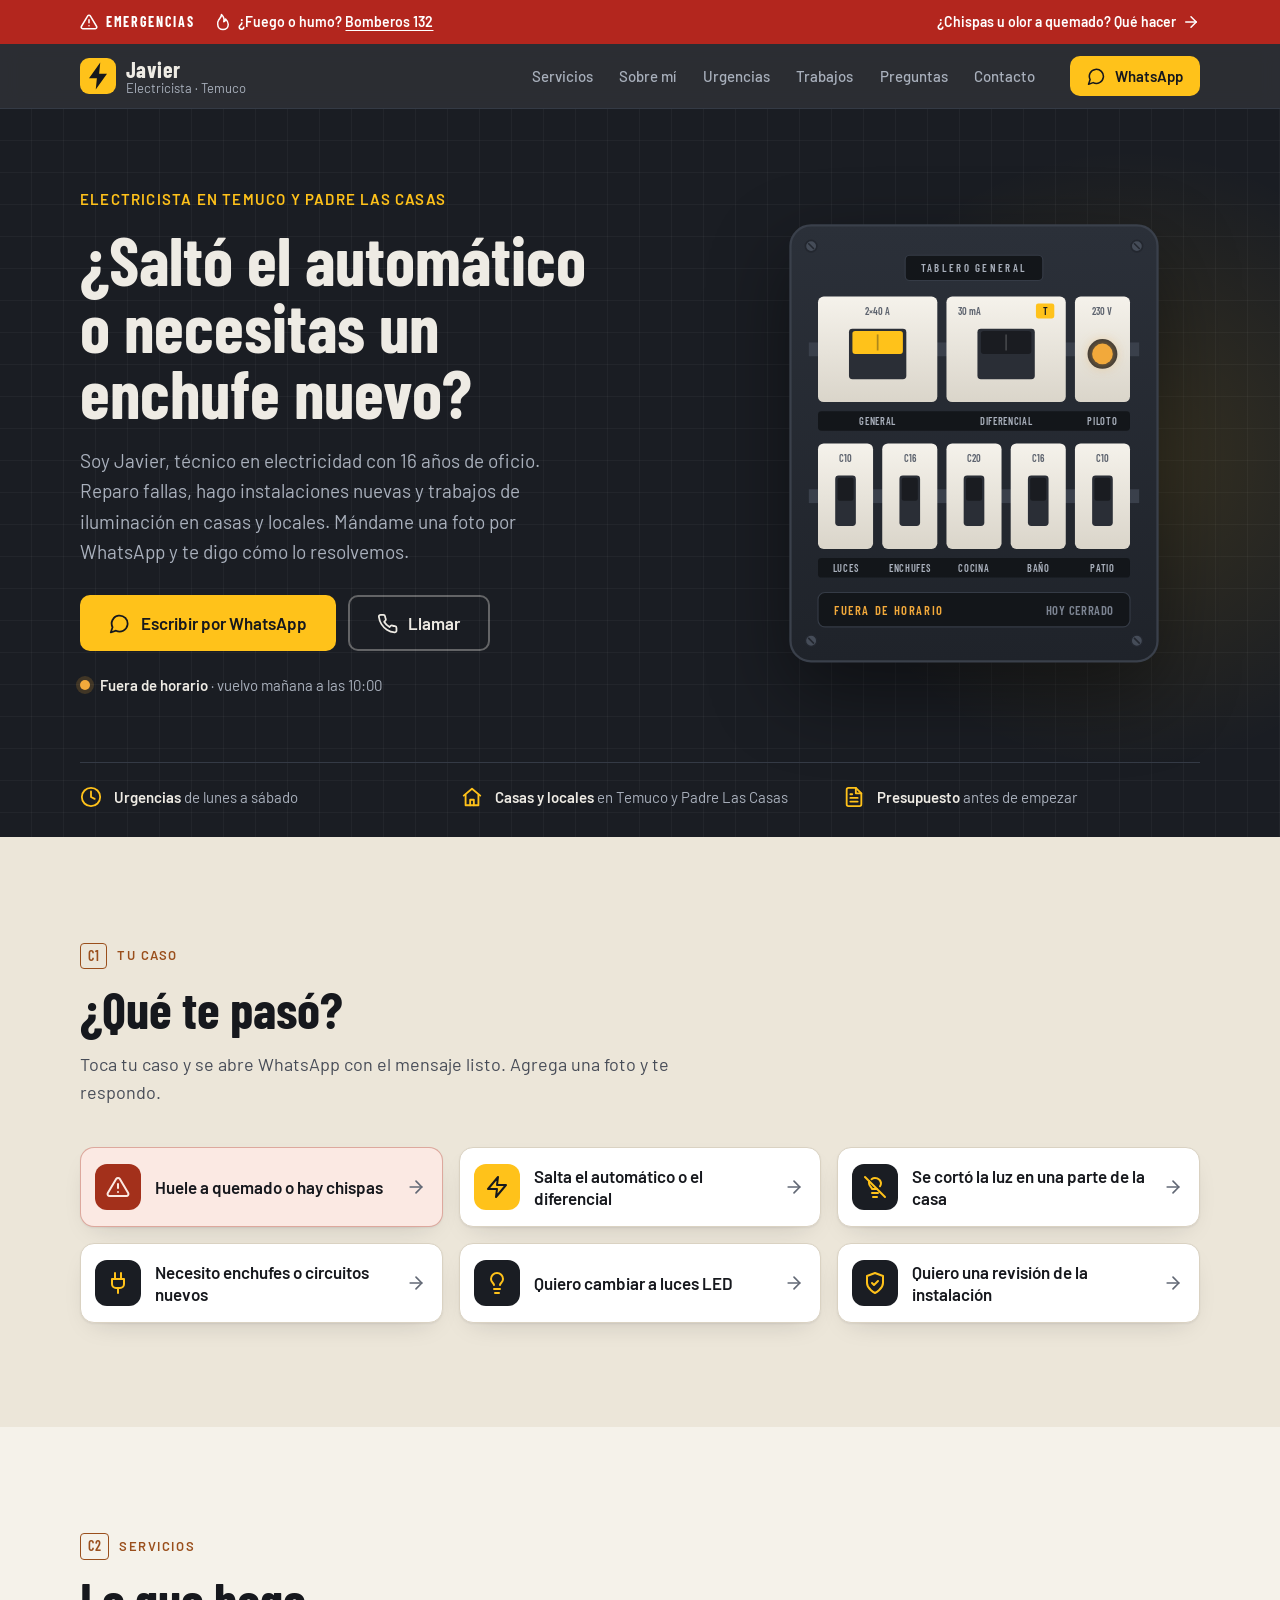
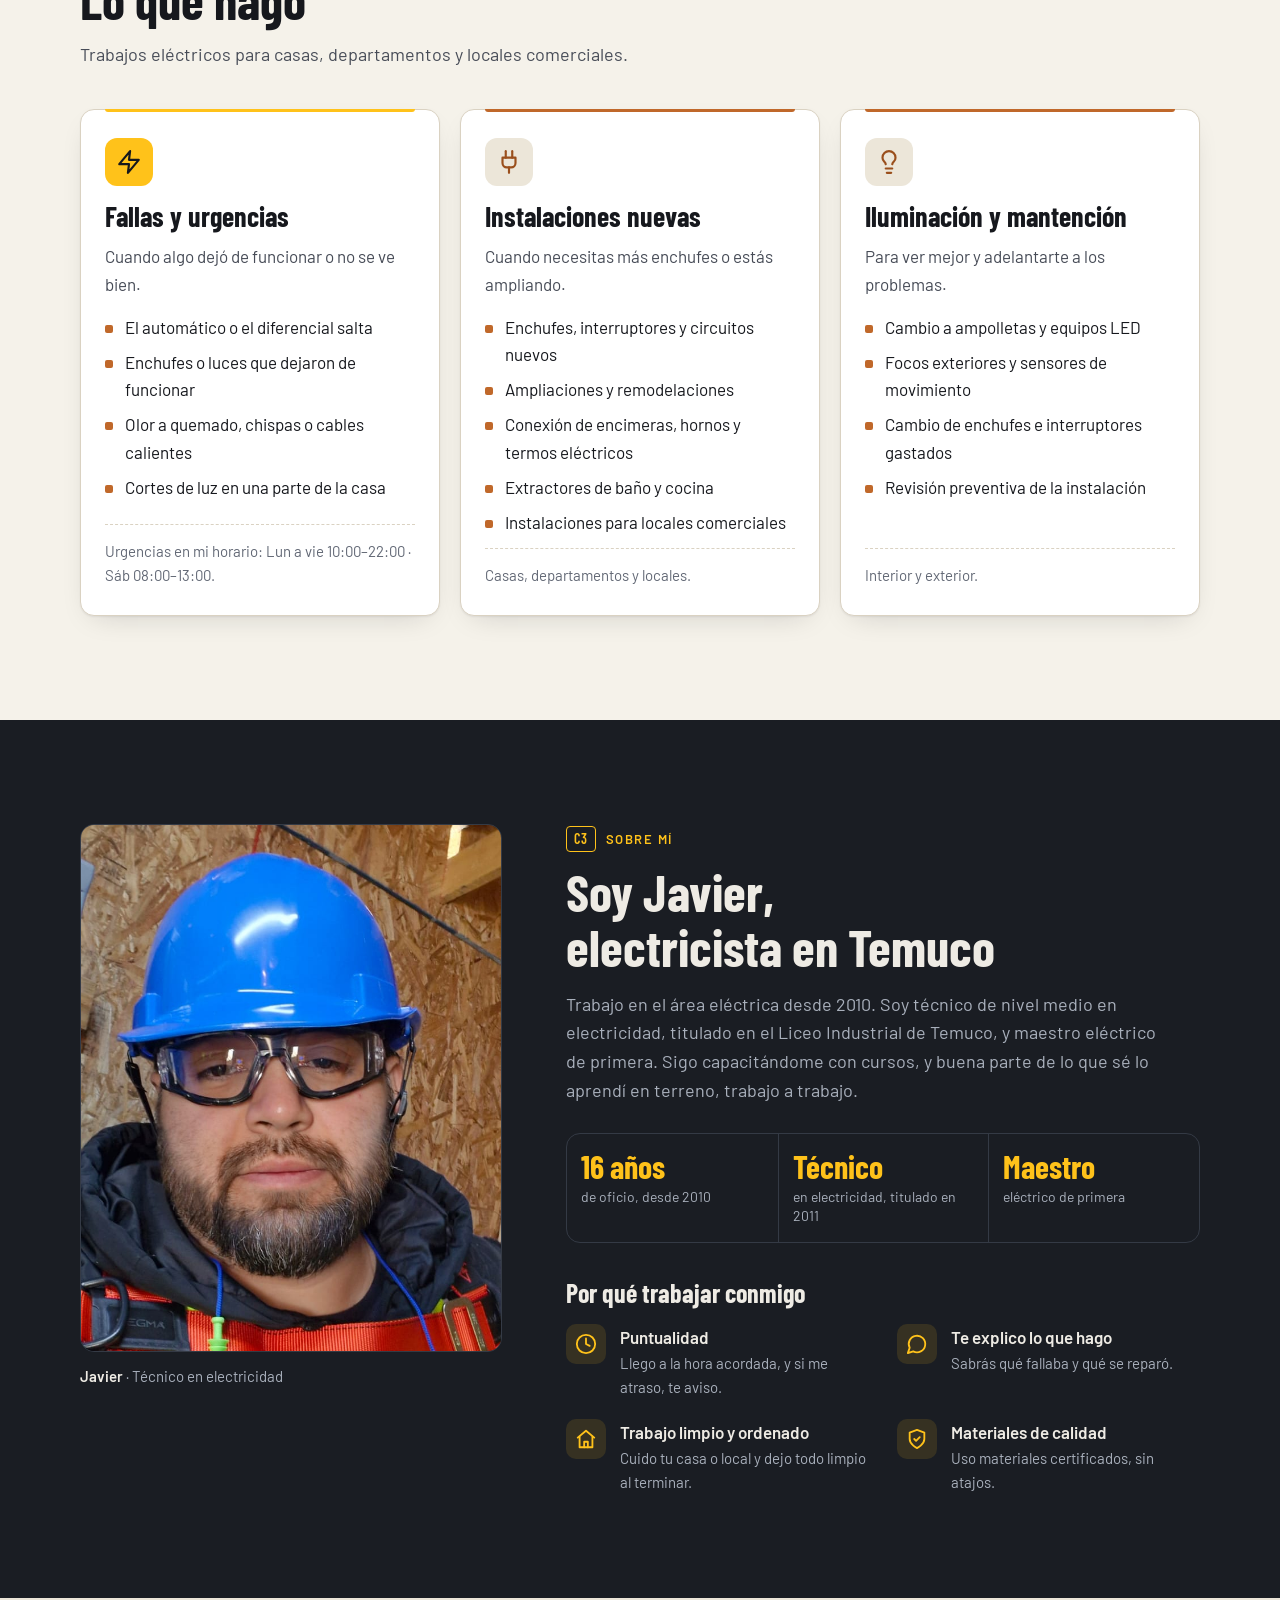
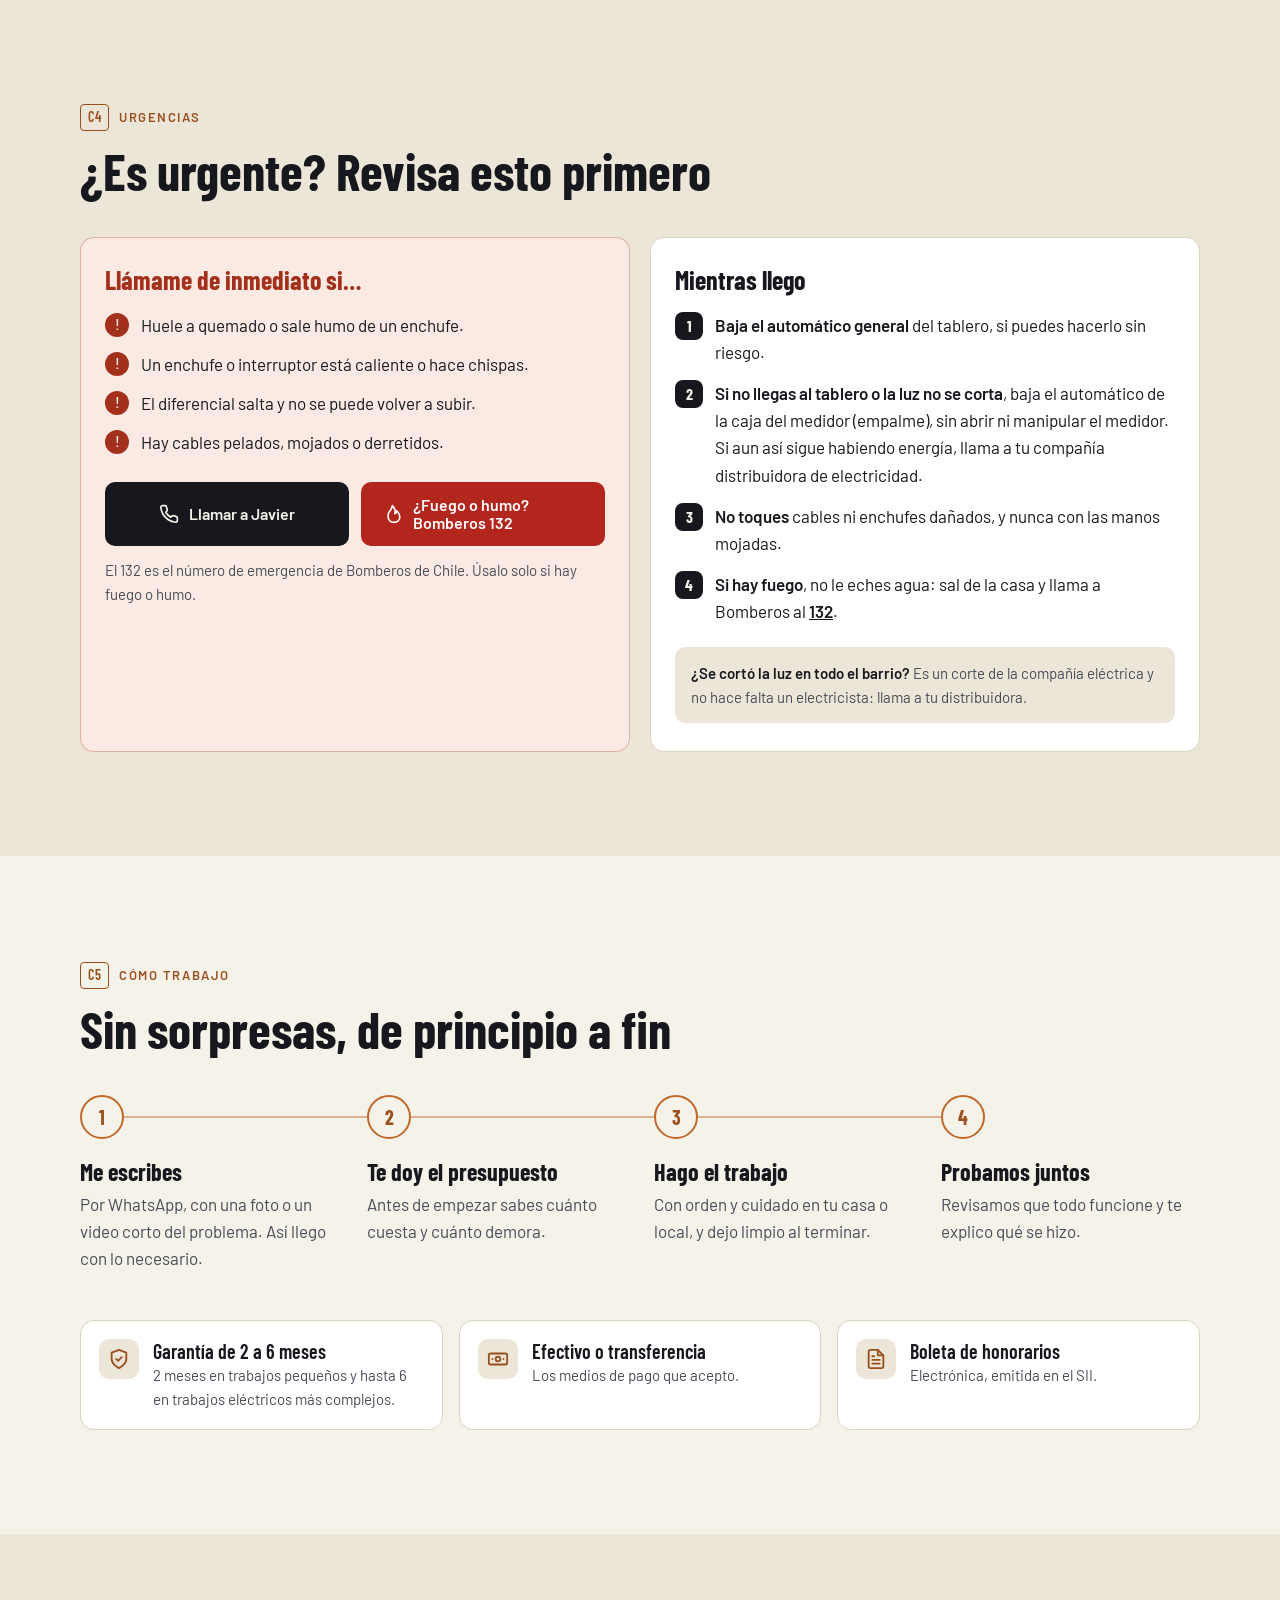
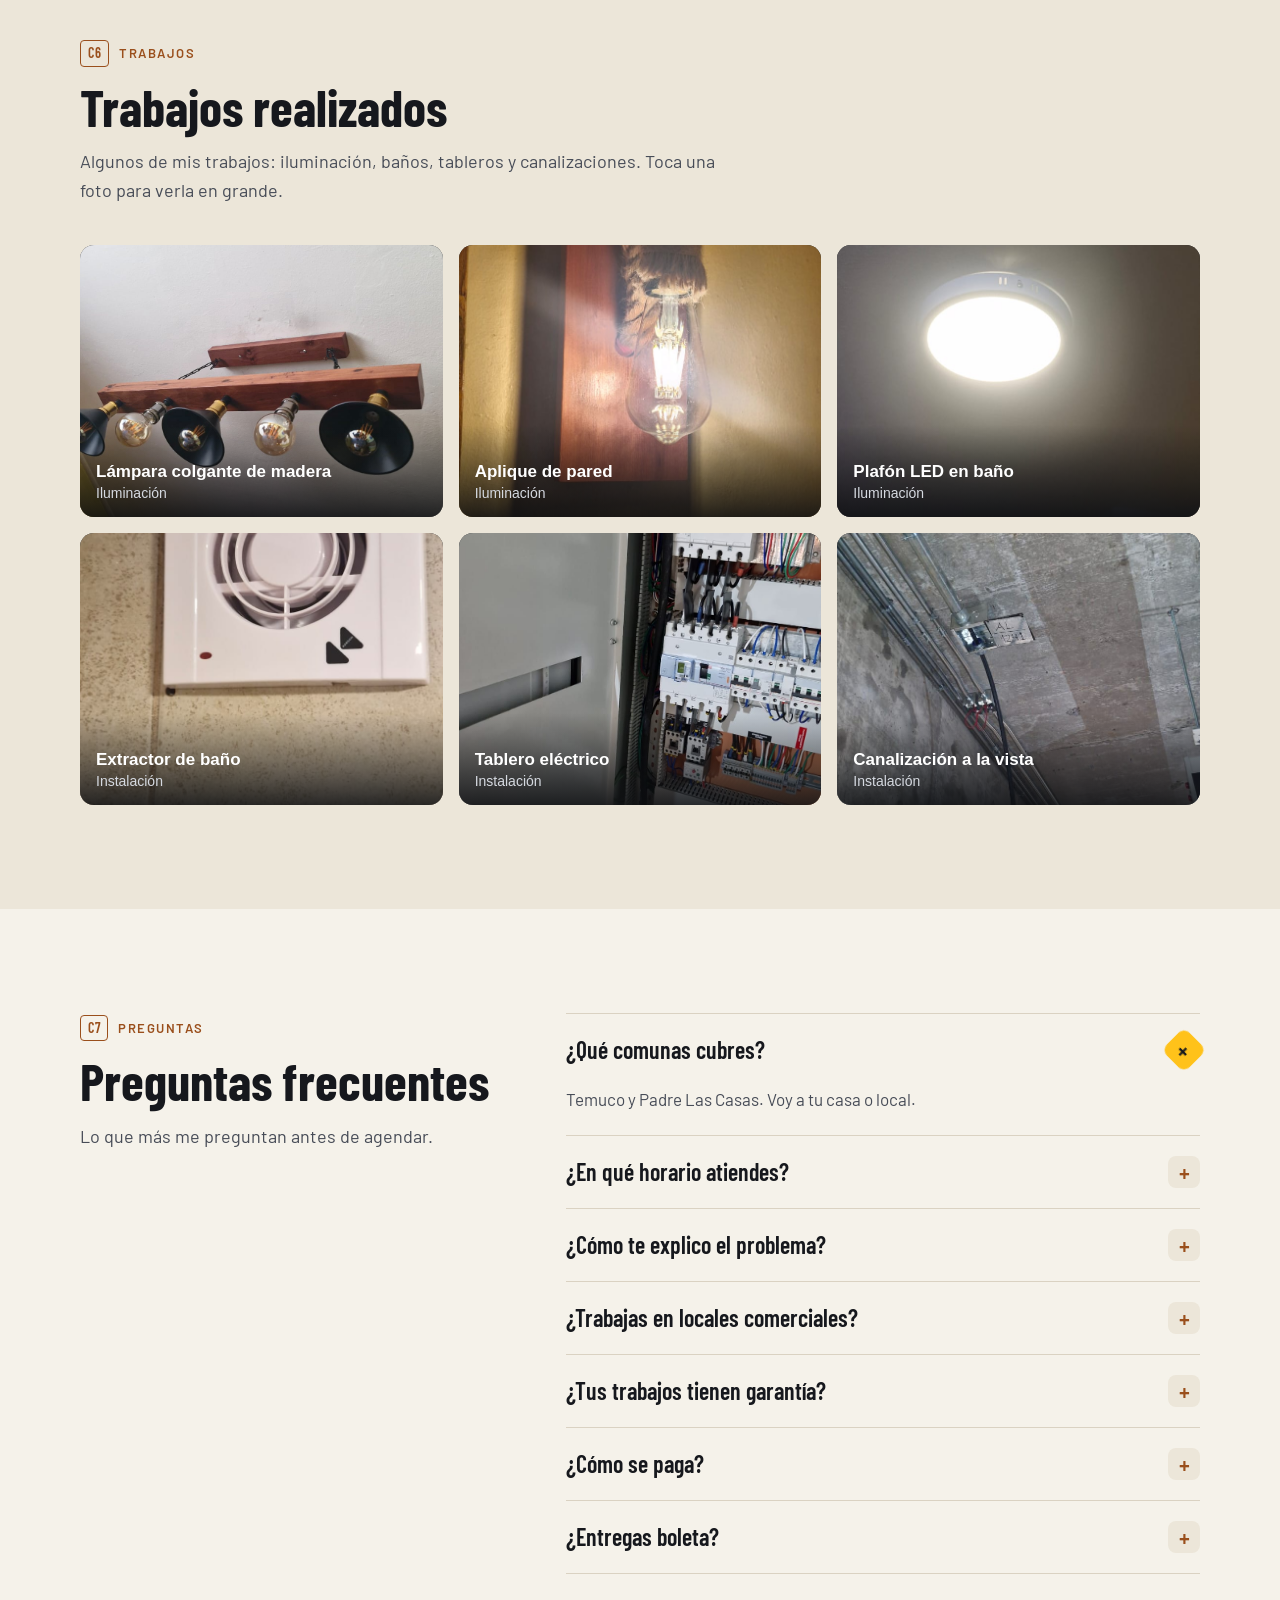
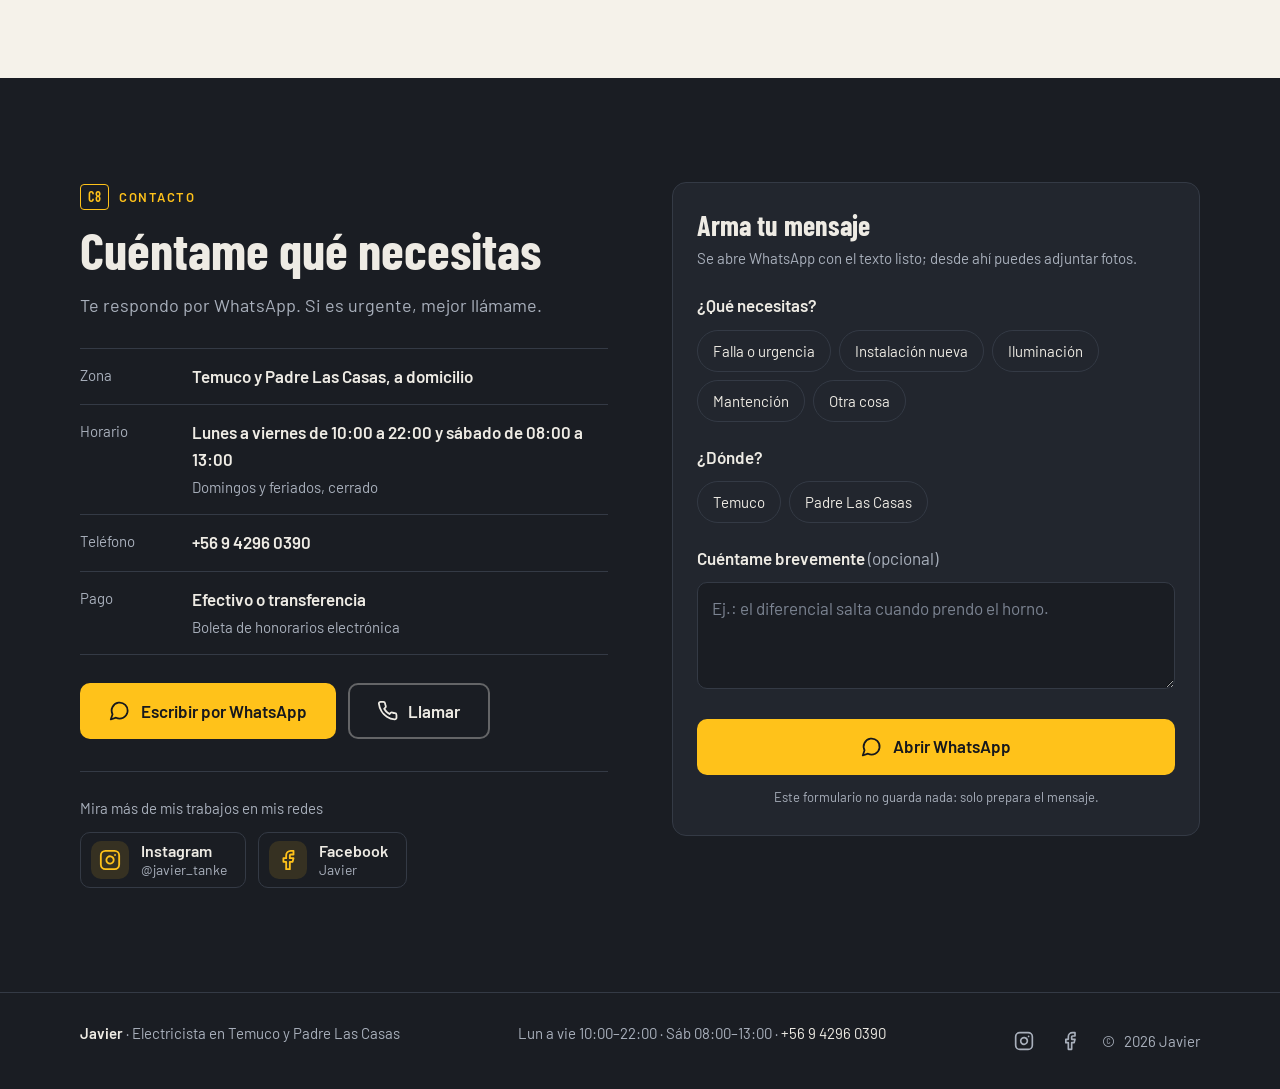
==== commit 2d304fee: "Cinta de emergencia arriba de la página Lo primero que se ve al abrir: «¿Fuego o humo? Bomberos 132»" ====
--- a/index.html
+++ b/index.html
@@ -23,7 +23,7 @@
   <link rel="icon" href="favicon.svg" type="image/svg+xml">
   <link rel="preload" href="fuentes/barlow-condensed-700.woff2" as="font" type="font/woff2" crossorigin>
   <link rel="preload" href="fuentes/barlow-400.woff2" as="font" type="font/woff2" crossorigin>
-  <link rel="stylesheet" href="styles.css?v=2998d8a3f8">
+  <link rel="stylesheet" href="styles.css?v=4b1b5b43c9">
   <script>document.documentElement.classList.add('js');</script>
   <script src="script.js?v=d9913abf40" defer></script>
 </head>
@@ -54,6 +54,15 @@
   </svg>
 
   <a class="saltar" href="#contenido">Saltar al contenido</a>
+
+  <!-- Cinta de emergencia: lo primero que se ve al abrir la página (pedido de Javier, 2026-11-03). -->
+  <section class="emergencia" aria-label="Emergencias">
+    <div class="wrap emergencia__in">
+      <p class="emergencia__rotulo"><svg class="ic" aria-hidden="true"><use href="#i-alerta"/></svg>Emergencias</p>
+      <a class="emergencia__132" href="tel:132"><svg class="ic" aria-hidden="true"><use href="#i-fuego"/></svg><span><span class="emergencia__cuando">¿Fuego o humo? </span><strong>Bomberos 132</strong></span></a>
+      <a class="emergencia__ver" href="#urgencias"><span><span class="emergencia__cuando">¿Chispas u olor a quemado? </span>Qué hacer</span><svg class="ic" aria-hidden="true"><use href="#i-flecha"/></svg></a>
+    </div>
+  </section>
 
   <header class="topbar">
     <div class="wrap topbar__in">
--- a/styles.css
+++ b/styles.css
@@ -221,6 +221,21 @@
   .topbar__llamar { display: inline-flex; }
 }
 
+/* ---------- Cinta de emergencia: lo primero que se ve al abrir la página ----------
+   No es fija: al bajar se va y la barra superior queda arriba. En el teléfono se acortan los textos. */
+.emergencia { background: #B3261E; color: #FFFFFF; }
+.emergencia__in { display: flex; align-items: center; gap: 12px 20px; min-height: 44px; }
+.emergencia__rotulo { display: none; align-items: center; gap: 8px; font: 700 .875rem/1 var(--font-display); letter-spacing: .12em; text-transform: uppercase; }
+.emergencia a { display: inline-flex; align-items: center; gap: 6px; min-height: 44px; color: #FFFFFF; font-size: .875rem; font-weight: 600; line-height: 1.2; text-decoration: none; white-space: nowrap; }
+.emergencia__132 strong { font-weight: 700; text-decoration: underline; text-underline-offset: 3px; }
+.emergencia__ver { margin-left: auto; }
+.emergencia a:hover > span { text-decoration: underline; text-underline-offset: 3px; }
+.emergencia .ic { width: 18px; height: 18px; }
+.emergencia :focus-visible { outline-color: #FFFFFF; outline-offset: 0; }
+@media (max-width: 359px) { .emergencia__132 .emergencia__cuando { display: none; } }
+@media (max-width: 759px) { .emergencia__ver .emergencia__cuando { display: none; } }
+@media (min-width: 760px) { .emergencia__rotulo { display: inline-flex; } }
+
 /* ---------- Portada ---------- */
 .hero {
   position: relative;
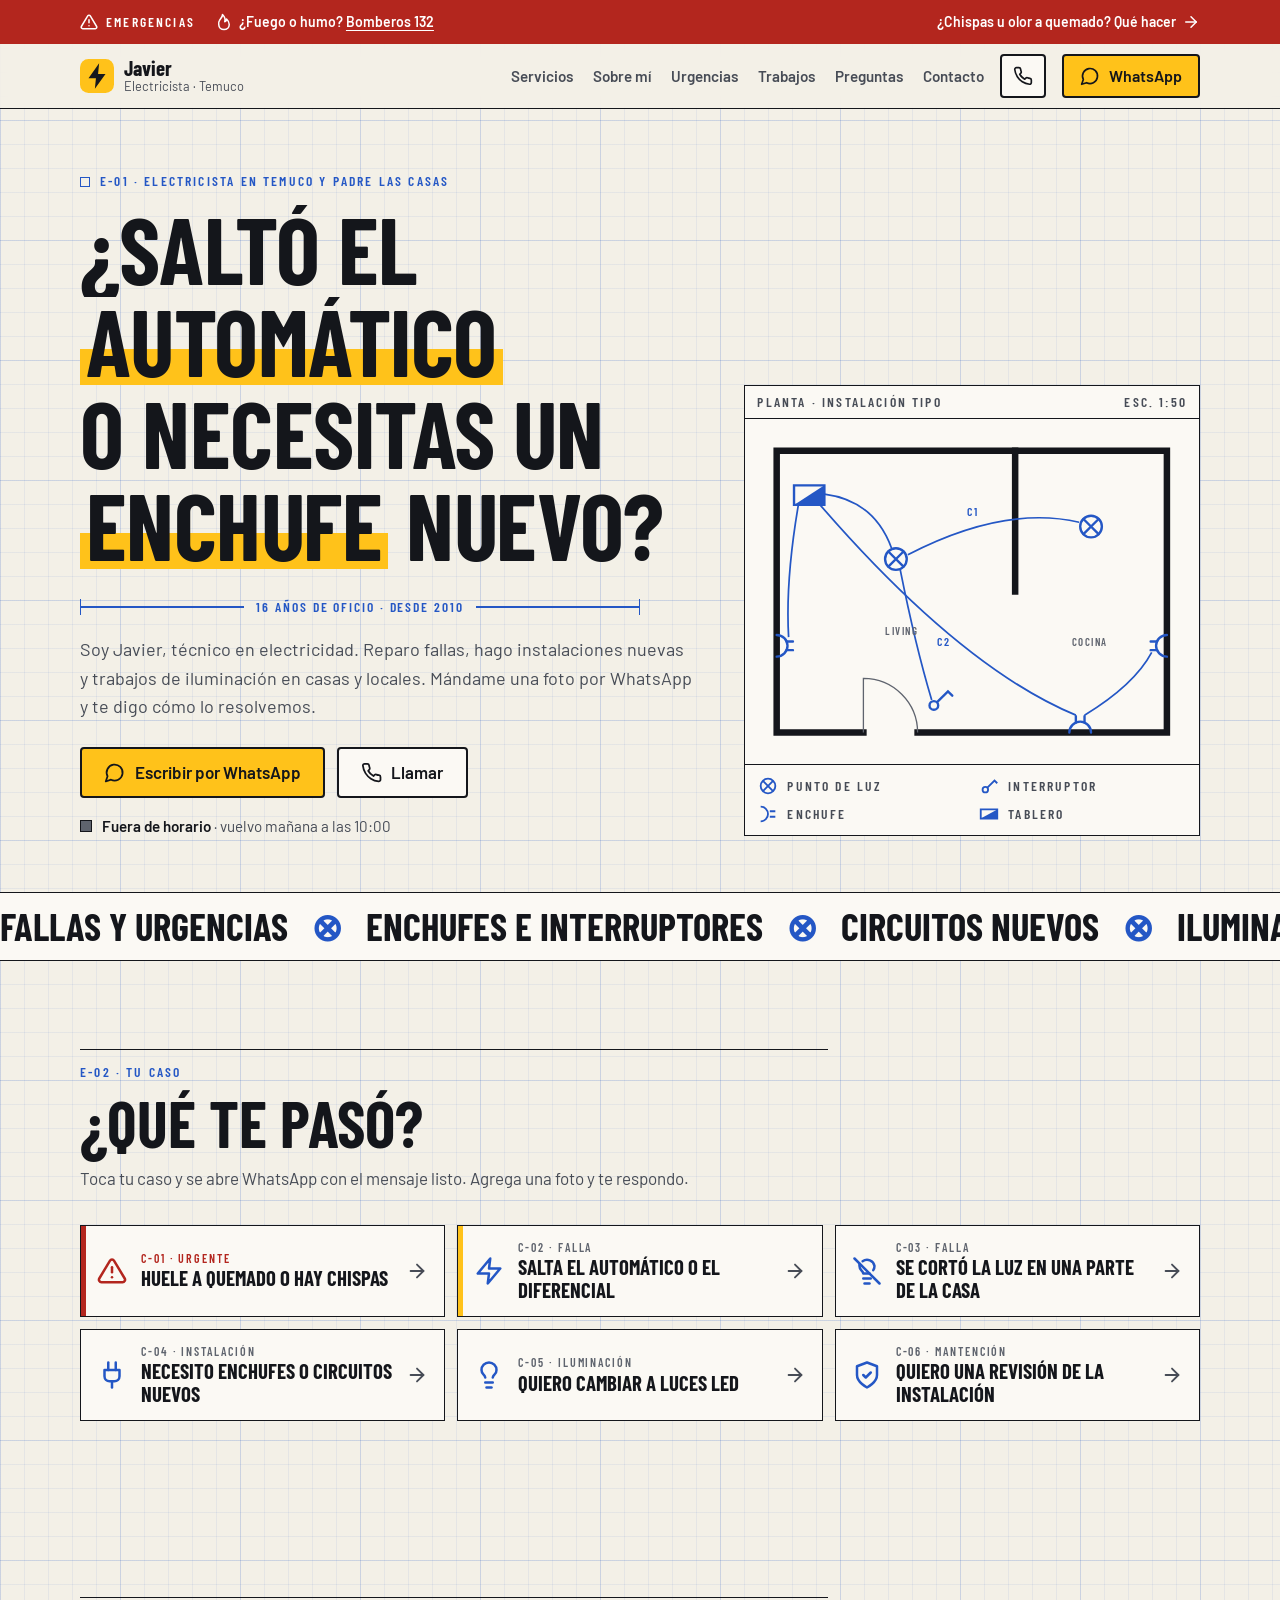
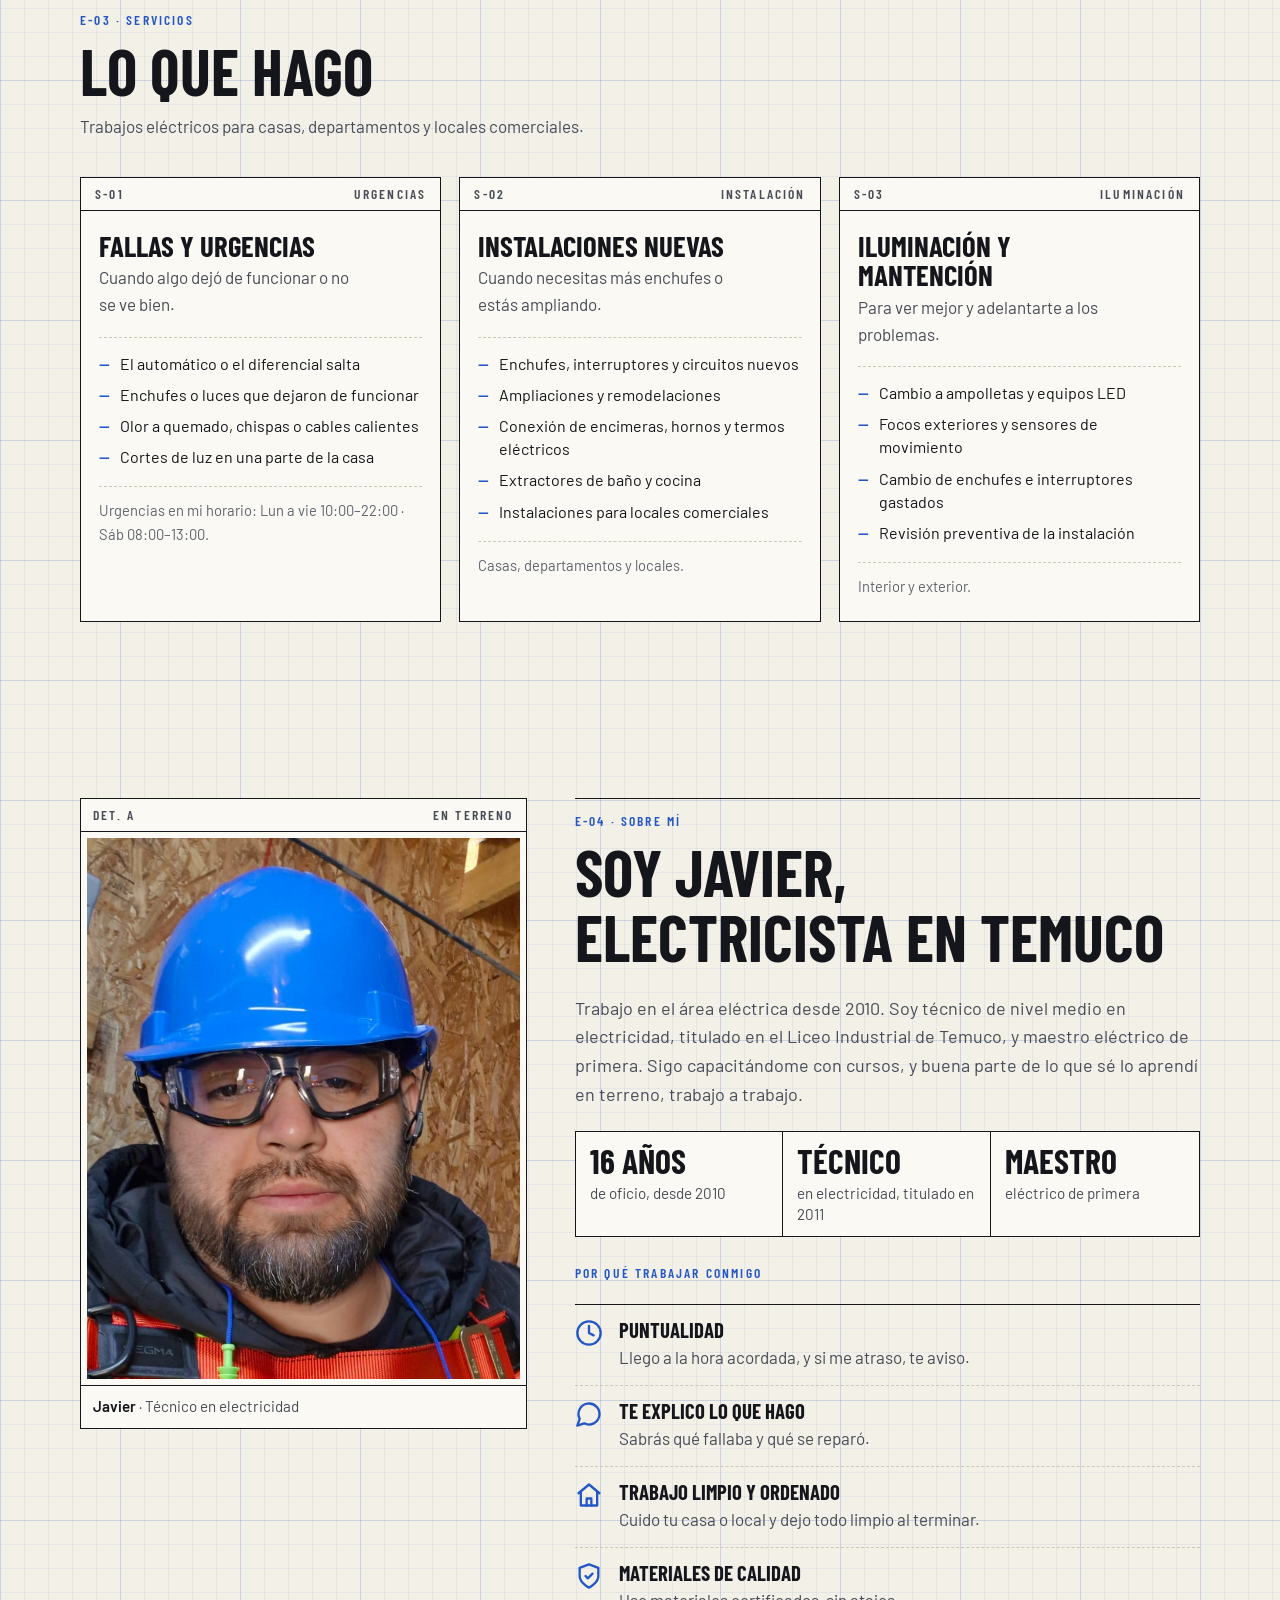
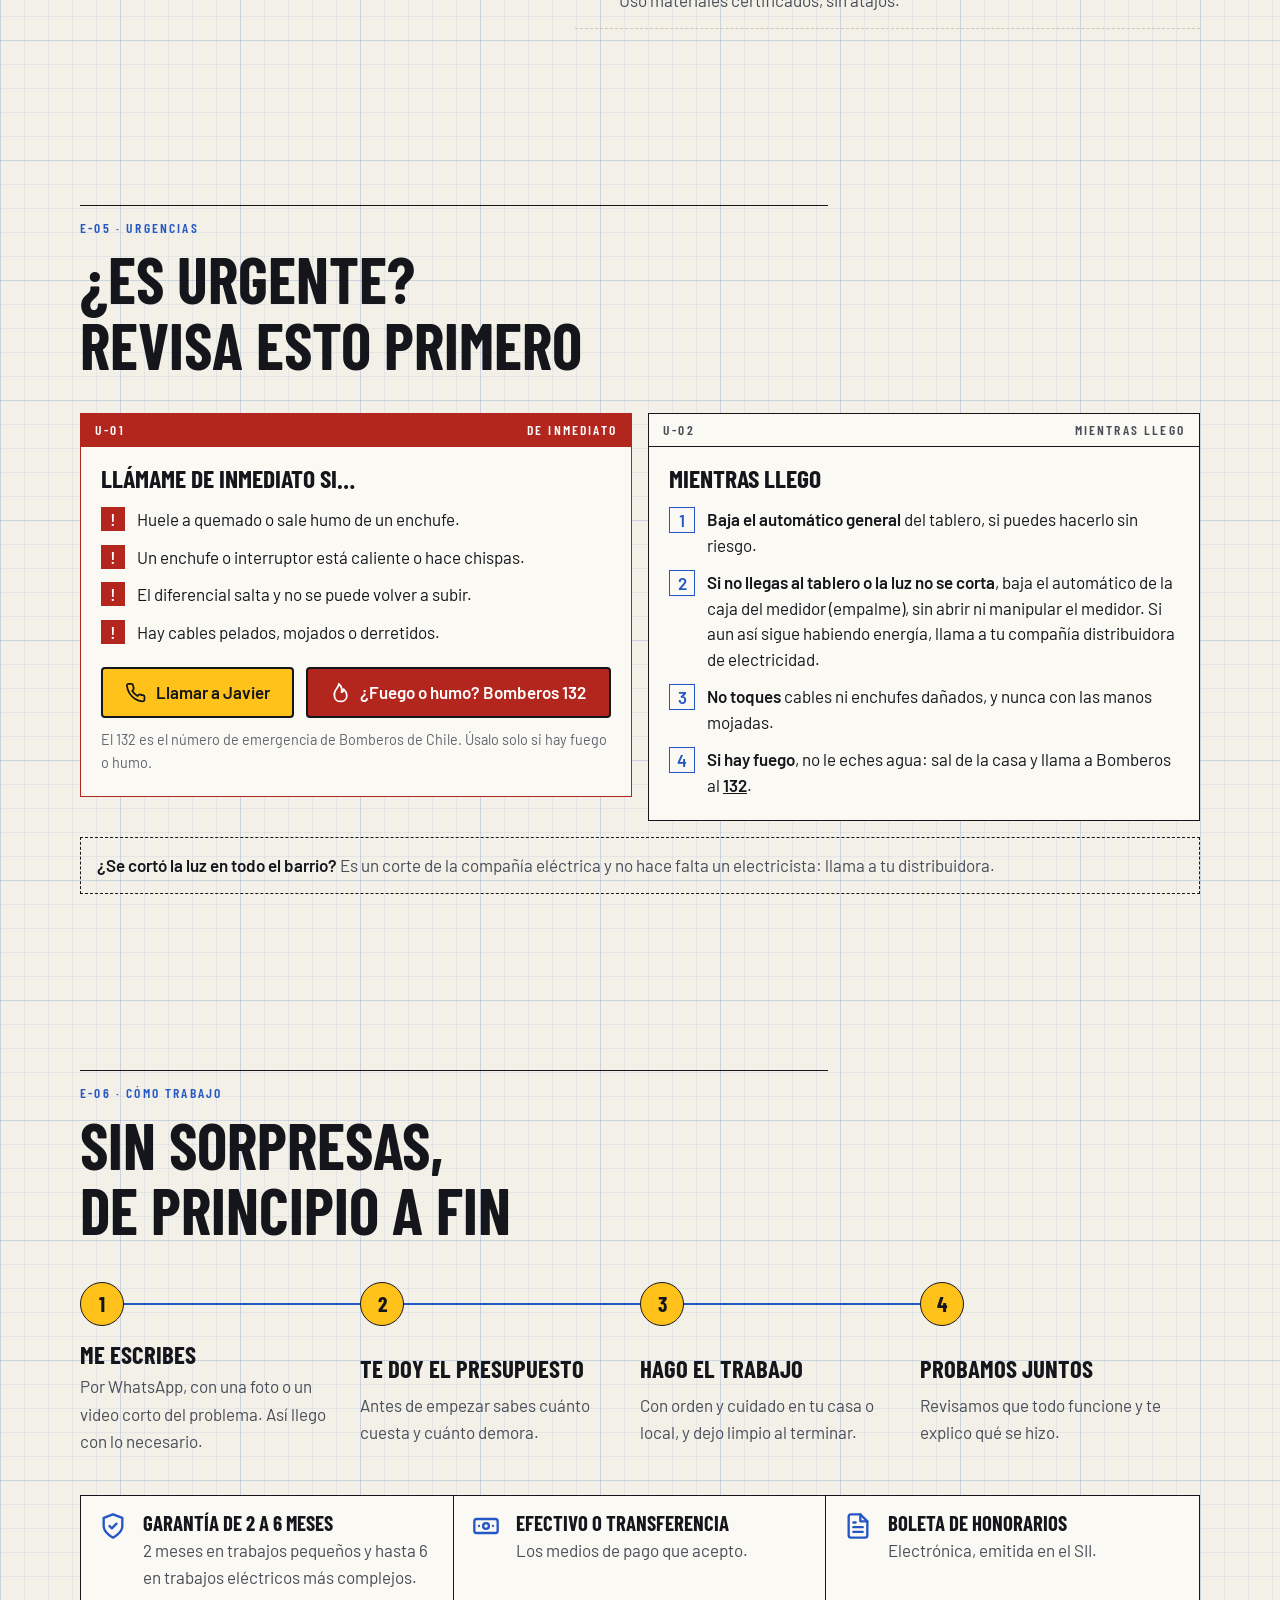
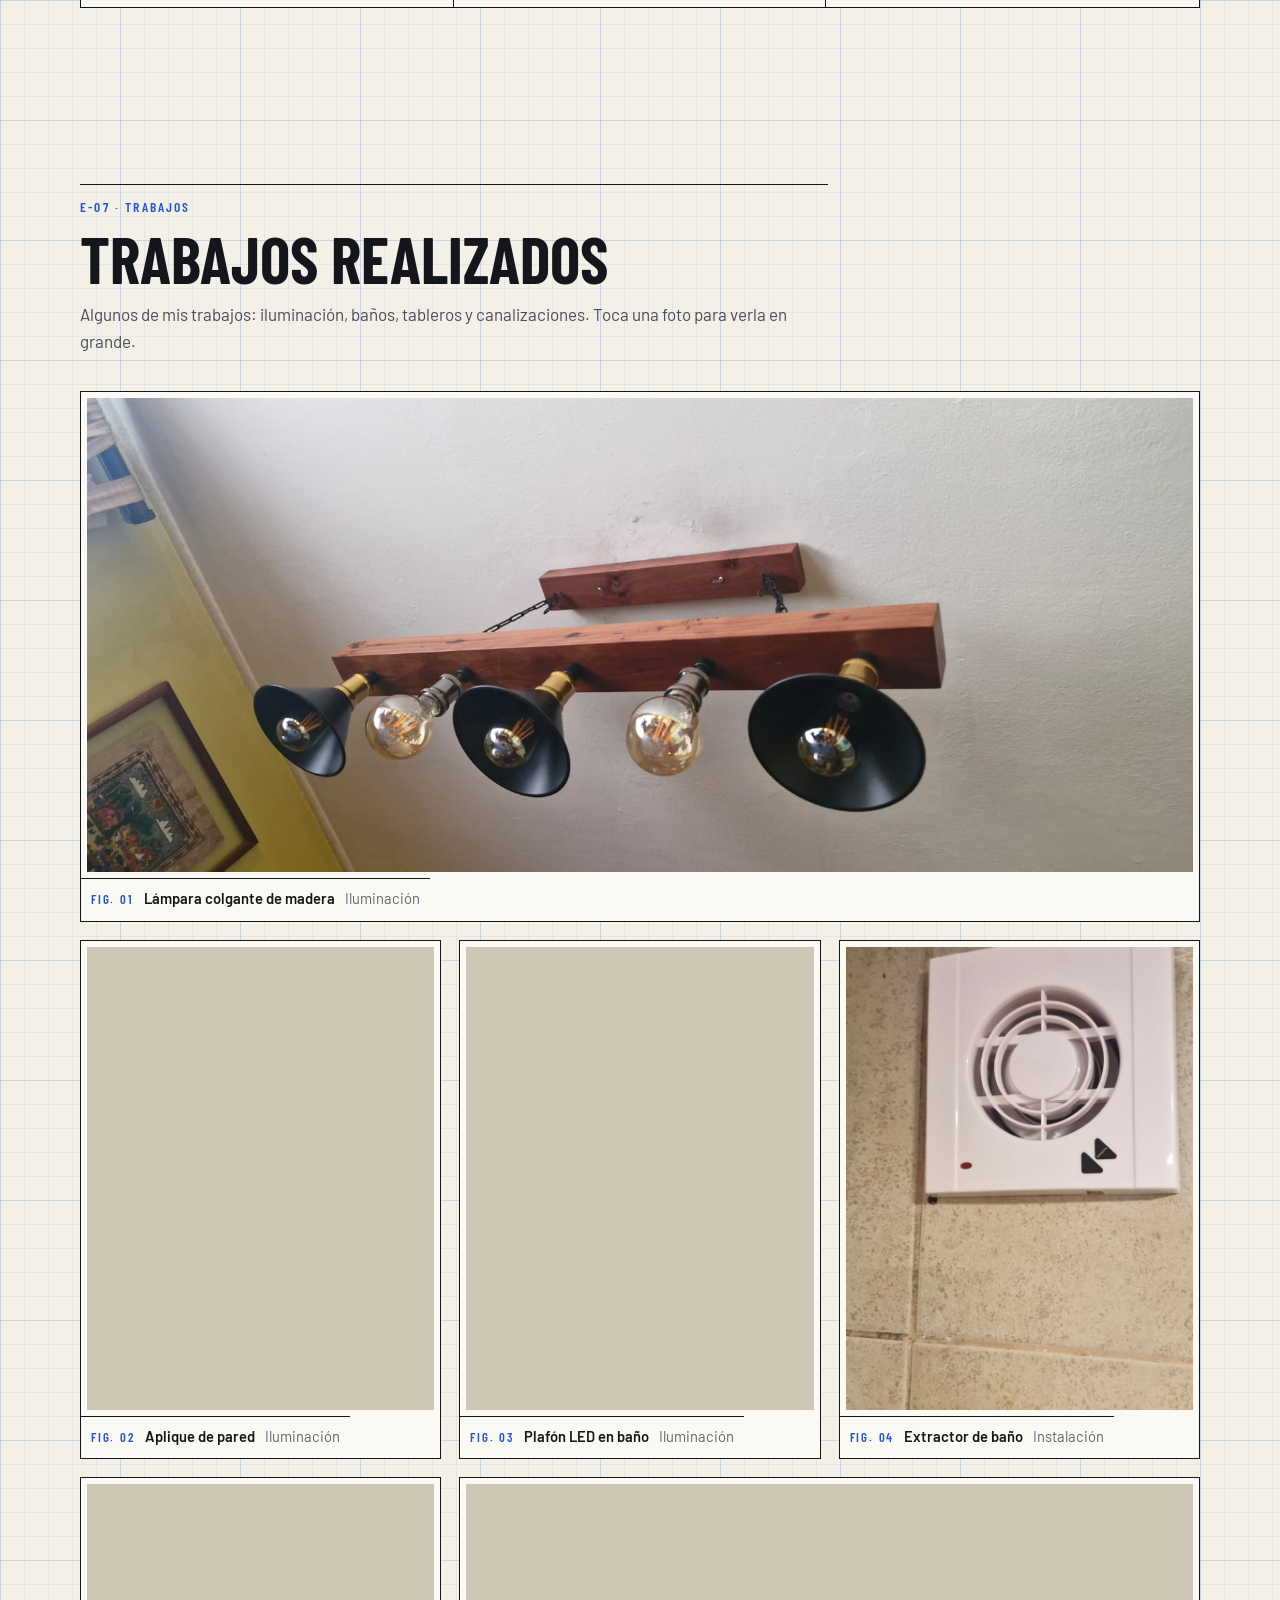
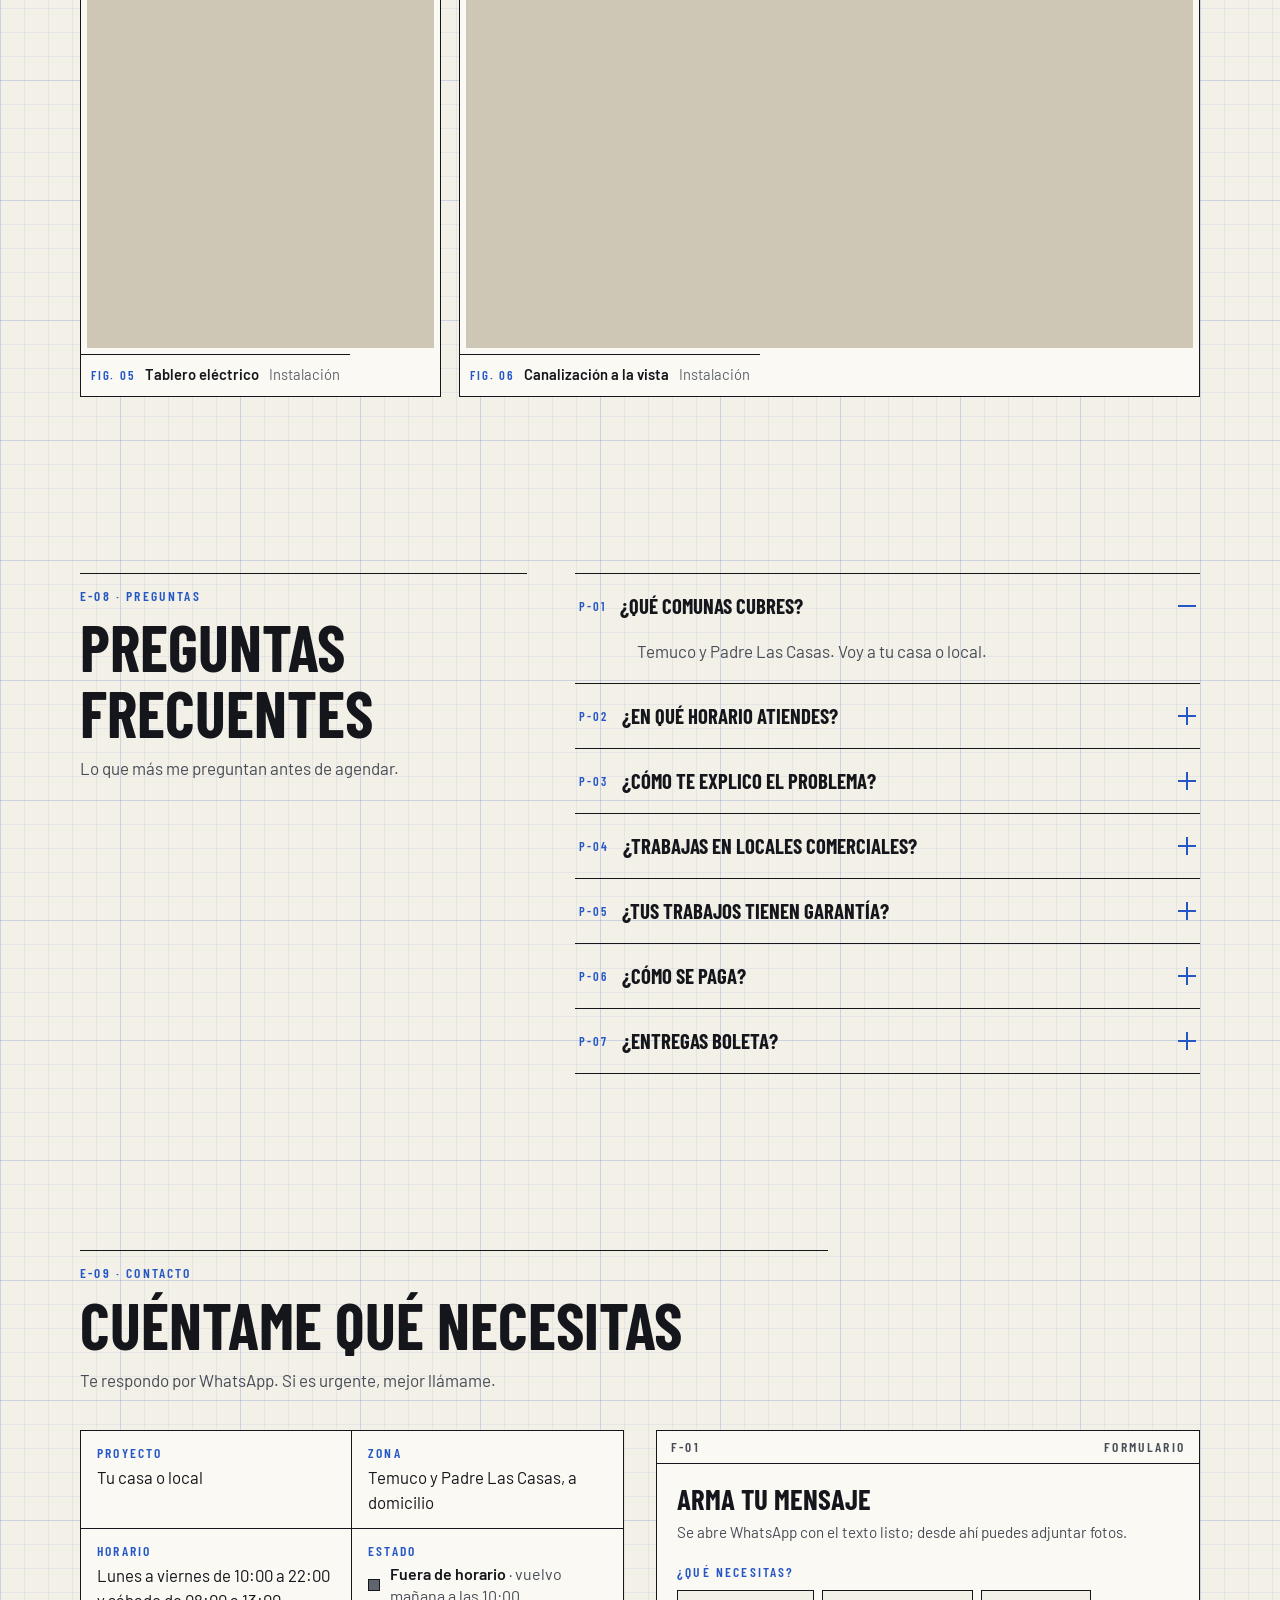
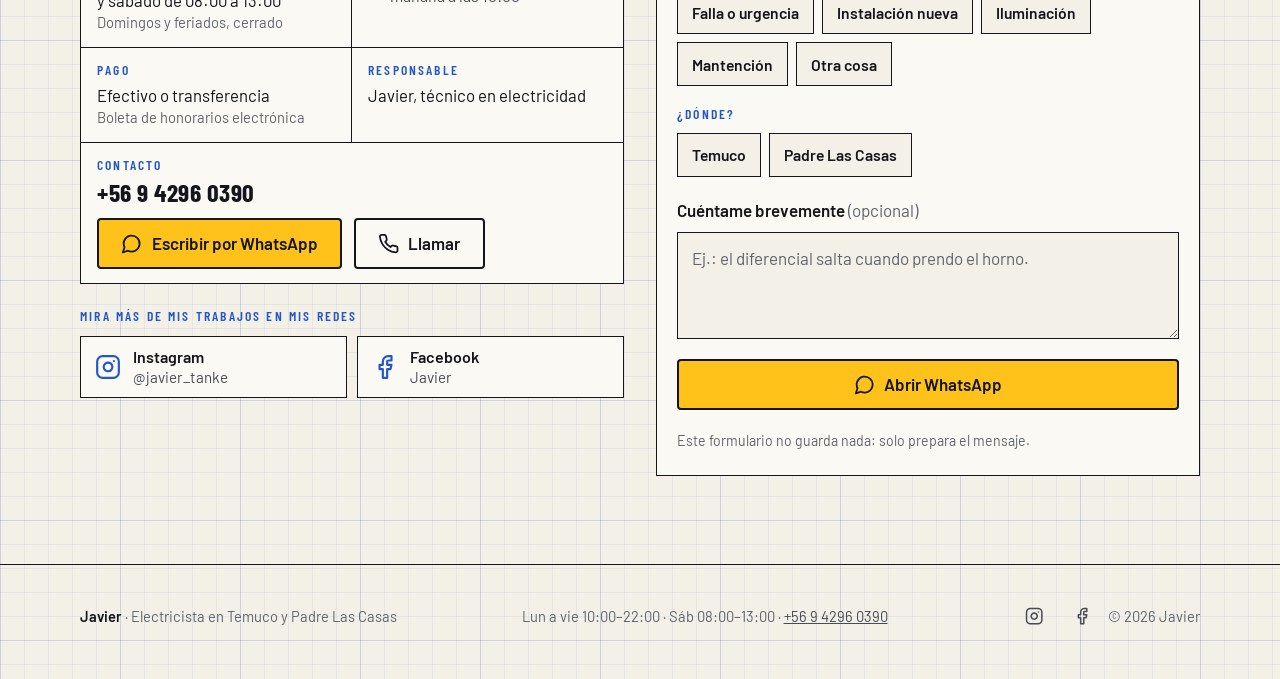
==== commit 97bdbed3: "Nuevo diseño: plano técnico La página pasa al estilo plano técnico (maqueta C, elegida por Javier): " ====
--- a/index.html
+++ b/index.html
@@ -5,7 +5,8 @@
   <meta name="viewport" content="width=device-width, initial-scale=1">
   <title>Electricista en Temuco y Padre Las Casas | Javier</title>
   <meta name="description" content="Electricista en Temuco y Padre Las Casas. Reparación de fallas y urgencias, instalaciones nuevas, iluminación LED y mantención para casas y locales. Escríbeme por WhatsApp.">
-  <meta name="theme-color" content="#1A1D23">
+  <meta name="theme-color" content="#F3F0E7" media="(prefers-color-scheme: light)">
+  <meta name="theme-color" content="#0D2341" media="(prefers-color-scheme: dark)">
   <!-- Verificación de Google Search Console (propiedad https://javier-electricista-temuco.github.io/). No borrar. -->
   <meta name="google-site-verification" content="iAd7MnyDOXHpbnHvnMazZgiNyr5RzLzP9NozAkIXse0" />
   <meta property="og:type" content="website">
@@ -23,9 +24,16 @@
   <link rel="icon" href="favicon.svg" type="image/svg+xml">
   <link rel="preload" href="fuentes/barlow-condensed-700.woff2" as="font" type="font/woff2" crossorigin>
   <link rel="preload" href="fuentes/barlow-400.woff2" as="font" type="font/woff2" crossorigin>
-  <link rel="stylesheet" href="styles.css?v=4b1b5b43c9">
-  <script>document.documentElement.classList.add('js');</script>
-  <script src="script.js?v=d9913abf40" defer></script>
+  <link rel="stylesheet" href="styles.css?v=6ed1c122fa">
+  <script>
+    // .js y .tl / .no-tl van antes de pintar, para que las animaciones no parpadeen al cargar.
+    // .tl: el navegador anima con el scroll; .no-tl: respaldo con IntersectionObserver (?respaldo lo fuerza).
+    (function (r) {
+      var tl = !/[?&]respaldo\b/.test(location.search) && window.CSS && CSS.supports && CSS.supports('animation-timeline: view()');
+      r.className += ' js ' + (tl ? 'tl' : 'no-tl');
+    })(document.documentElement);
+  </script>
+  <script src="script.js?v=5885b2618c" defer></script>
 </head>
 <body>
   <svg class="sprite" aria-hidden="true">
@@ -44,11 +52,8 @@
     <symbol id="i-cerrar" viewBox="0 0 24 24"><path d="M18 6 6 18"/><path d="m6 6 12 12"/></symbol>
     <symbol id="i-izq" viewBox="0 0 24 24"><path d="m15 18-6-6 6-6"/></symbol>
     <symbol id="i-der" viewBox="0 0 24 24"><path d="m9 18 6-6-6-6"/></symbol>
-    <symbol id="i-ampliar" viewBox="0 0 24 24"><path d="M15 3h6v6"/><path d="M9 21H3v-6"/><path d="M21 3l-7 7"/><path d="M3 21l7-7"/></symbol>
     <symbol id="i-instagram" viewBox="0 0 24 24"><rect x="2" y="2" width="20" height="20" rx="5"/><path d="M16 11.37A4 4 0 1 1 12.63 8 4 4 0 0 1 16 11.37z"/><path d="M17.5 6.5h.01"/></symbol>
     <symbol id="i-facebook" viewBox="0 0 24 24"><path d="M18 2h-3a5 5 0 0 0-5 5v3H7v4h3v8h4v-8h3l1-4h-4V7a1 1 0 0 1 1-1h3z"/></symbol>
-    <symbol id="i-pausa" viewBox="0 0 24 24"><rect x="6" y="5" width="4" height="14" rx="1"/><rect x="14" y="5" width="4" height="14" rx="1"/></symbol>
-    <symbol id="i-play" viewBox="0 0 24 24"><path d="M7 4v16l13-8z"/></symbol>
     <symbol id="i-fuego" viewBox="0 0 24 24"><path d="M12 22c4 0 7-2.7 7-6.6 0-3-1.6-5.4-3.6-7.3.2 2-1 3.4-2.4 3.4C14.2 8 13 5 10 2c.3 3-2.6 5.4-4 7.8A7.7 7.7 0 0 0 5 15.4C5 19.3 8 22 12 22z"/></symbol>
     <symbol id="i-pago" viewBox="0 0 24 24"><rect x="2" y="6" width="20" height="12" rx="2"/><circle cx="12" cy="12" r="2.5"/><path d="M6 12h.01"/><path d="M18 12h.01"/></symbol>
   </svg>
@@ -58,20 +63,17 @@
   <!-- Cinta de emergencia: lo primero que se ve al abrir la página (pedido de Javier, 2026-11-03). -->
   <section class="emergencia" aria-label="Emergencias">
     <div class="wrap emergencia__in">
-      <p class="emergencia__rotulo"><svg class="ic" aria-hidden="true"><use href="#i-alerta"/></svg>Emergencias</p>
+      <p class="emergencia__rotulo rotulo"><svg class="ic" aria-hidden="true"><use href="#i-alerta"/></svg>Emergencias</p>
       <a class="emergencia__132" href="tel:132"><svg class="ic" aria-hidden="true"><use href="#i-fuego"/></svg><span><span class="emergencia__cuando">¿Fuego o humo? </span><strong>Bomberos 132</strong></span></a>
       <a class="emergencia__ver" href="#urgencias"><span><span class="emergencia__cuando">¿Chispas u olor a quemado? </span>Qué hacer</span><svg class="ic" aria-hidden="true"><use href="#i-flecha"/></svg></a>
     </div>
   </section>
 
-  <header class="topbar">
-    <div class="wrap topbar__in">
+  <header class="cab">
+    <div class="wrap cab__in">
       <a class="marca" href="#inicio" aria-label="Javier, electricista. Ir al inicio">
-        <svg class="marca__icono" viewBox="0 0 32 32" aria-hidden="true">
-          <rect width="32" height="32" rx="8" fill="#FFC21A"/>
-          <path d="M18 4 8 18h7l-1 10 10-14h-7l1-10z" fill="#16181D"/>
-        </svg>
-        <span class="marca__texto"><strong>Javier</strong><span>Electricista · Temuco</span></span>
+        <svg viewBox="0 0 32 32" aria-hidden="true"><rect width="32" height="32" rx="8" fill="#FFC21A"/><path d="M18 4 8 18h7l-1 10 10-14h-7l1-10z" fill="#16181D"/></svg>
+        <span><strong>Javier</strong><small>Electricista · Temuco</small></span>
       </a>
       <nav class="nav" aria-label="Secciones">
         <a href="#servicios">Servicios</a>
@@ -81,7 +83,8 @@
         <a href="#preguntas">Preguntas</a>
         <a href="#contacto">Contacto</a>
       </nav>
-      <a class="btn btn--ghost btn--sm topbar__llamar" data-tel href="#contacto" aria-label="Llamar">
+      <p class="cab__lamina rotulo" data-lamina aria-hidden="true">Lámina E-01 · Portada</p>
+      <a class="btn btn--linea btn--sm cab__llamar" data-tel href="#contacto" aria-label="Llamar">
         <svg class="ic" aria-hidden="true"><use href="#i-tel"/></svg>
       </a>
       <a class="btn btn--signal btn--sm" data-wa href="#contacto">
@@ -91,178 +94,118 @@
   </header>
 
   <main id="contenido">
-    <section class="hero" id="inicio">
-      <div class="wrap hero__in">
-        <div class="hero__texto">
+    <!-- E-01 · Portada: el título sube línea por línea y la planta de la casa se dibuja sola. -->
+    <section class="portada" id="inicio" data-lamina-nombre="E-01 · Portada">
+      <div class="wrap portada__in">
+        <div>
           <h1>
-            <span class="hero__kicker">Electricista en Temuco y Padre Las Casas</span>
-            <span class="hero__titulo">¿Saltó el automático o necesitas un enchufe nuevo?</span>
+            <span class="rotulo portada__rotulo entra" style="--d:0ms"><span class="cod" data-cod="E-01 ·" aria-hidden="true"></span>Electricista en Temuco y Padre Las Casas</span>
+            <span class="titulo">
+              <span class="linea"><span style="--l:0">¿Saltó el</span></span>
+              <span class="linea"><span style="--l:1"><span class="marcador">automático</span></span></span>
+              <span class="linea"><span style="--l:2">o necesitas un</span></span>
+              <span class="linea"><span style="--l:3"><span class="marcador">enchufe</span> nuevo?</span></span>
+            </span>
           </h1>
-          <p class="hero__lead">Soy Javier, técnico en electricidad con <span data-anios>16</span> años de oficio. Reparo fallas, hago instalaciones nuevas y trabajos de iluminación en casas y locales. Mándame una foto por WhatsApp y te digo cómo lo resolvemos.</p>
-          <div class="hero__acciones" data-acciones>
-            <a class="btn btn--signal btn--lg" data-wa href="#contacto">
-              <svg class="ic" aria-hidden="true"><use href="#i-chat"/></svg>Escribir por WhatsApp
-            </a>
-            <a class="btn btn--ghost btn--lg" data-tel href="#contacto">
-              <svg class="ic" aria-hidden="true"><use href="#i-tel"/></svg>Llamar
-            </a>
+          <p class="cota entra" style="--d:900ms"><span><span data-anios>16</span> años de oficio · desde 2010</span></p>
+          <p class="lead entra" style="--d:600ms">Soy Javier, técnico en electricidad. Reparo fallas, hago instalaciones nuevas y trabajos de iluminación en casas y locales. Mándame una foto por WhatsApp y te digo cómo lo resolvemos.</p>
+          <div class="acciones entra" style="--d:750ms" data-acciones>
+            <a class="btn btn--signal" data-wa href="#contacto"><svg class="ic" aria-hidden="true"><use href="#i-chat"/></svg>Escribir por WhatsApp</a>
+            <a class="btn btn--linea" data-tel href="#contacto"><svg class="ic" aria-hidden="true"><use href="#i-tel"/></svg>Llamar</a>
           </div>
-          <p class="estado" data-estado>
+          <p class="estado entra" style="--d:900ms" data-estado>
             <span class="estado__luz" aria-hidden="true"></span>
             <span data-estado-texto><span data-horario>Lunes a viernes de 10:00 a 22:00 y sábado de 08:00 a 13:00</span></span>
           </p>
         </div>
 
-        <div class="hero__tablero" aria-hidden="true">
-          <svg class="tablero" data-tablero viewBox="0 0 340 400">
-            <defs>
-              <linearGradient id="g-caja" x1="0" y1="0" x2="0" y2="1">
-                <stop offset="0" stop-color="#2B3039"/>
-                <stop offset="1" stop-color="#1F232A"/>
-              </linearGradient>
-              <linearGradient id="g-modulo" x1="0" y1="0" x2="0" y2="1">
-                <stop offset="0" stop-color="#F5F2EB"/>
-                <stop offset="1" stop-color="#DAD5CA"/>
-              </linearGradient>
-            </defs>
-
-            <rect x="10" y="10" width="320" height="380" rx="18" fill="url(#g-caja)" stroke="#3A404B" stroke-width="2"/>
-            <g class="tornillos">
-              <circle cx="28" cy="28" r="5"/><circle cx="312" cy="28" r="5"/>
-              <circle cx="28" cy="372" r="5"/><circle cx="312" cy="372" r="5"/>
-              <path d="M25.5 25.5l5 5M309.5 25.5l5 5M25.5 369.5l5 5M309.5 369.5l5 5"/>
-            </g>
-
-            <rect x="110" y="36" width="120" height="22" rx="4" fill="#13161A" stroke="#353B46"/>
-            <text x="170" y="51" text-anchor="middle" class="tab-rotulo">TABLERO GENERAL</text>
-
-            <!-- Fila 1: general, diferencial y luz piloto -->
-            <rect x="26" y="112" width="288" height="12" fill="#3A404B"/>
-            <g>
-              <rect x="34" y="72" width="104" height="92" rx="5" fill="url(#g-modulo)"/>
-              <text x="86" y="88" text-anchor="middle" class="tab-dato">2×40 A</text>
-              <rect x="61" y="100" width="50" height="44" rx="3" fill="#2A2E36"/>
-              <g class="palanca" style="--i:0">
-                <rect x="64" y="102" width="44" height="20" rx="2.5" fill="#FFC21A"/>
-                <path d="M86 105v14" stroke="#16181D" stroke-opacity=".35" stroke-width="1.5"/>
-              </g>
-            </g>
-            <g>
-              <rect x="146" y="72" width="104" height="92" rx="5" fill="url(#g-modulo)"/>
-              <text x="156" y="88" class="tab-dato">30 mA</text>
-              <rect x="224" y="78" width="16" height="13" rx="2" fill="#FFC21A"/>
-              <text x="232" y="88" text-anchor="middle" class="tab-dato tab-dato--oscuro">T</text>
-              <rect x="173" y="100" width="50" height="44" rx="3" fill="#2A2E36"/>
-              <g class="palanca" style="--i:1">
-                <rect x="176" y="102" width="44" height="20" rx="2.5" fill="#1A1C21"/>
-                <path d="M198 105v14" stroke="#FFFFFF" stroke-opacity=".18" stroke-width="1.5"/>
-              </g>
-            </g>
-            <g>
-              <rect x="258" y="72" width="48" height="92" rx="5" fill="url(#g-modulo)"/>
-              <text x="282" y="88" text-anchor="middle" class="tab-dato">230 V</text>
-              <circle cx="282" cy="122" r="13" fill="#2A2E36"/>
-              <circle cx="282" cy="122" r="9" class="led"/>
-            </g>
-            <rect x="34" y="172" width="272" height="17" rx="3" fill="#13161A"/>
-            <g class="tab-etiqueta" text-anchor="middle">
-              <text x="86" y="184">GENERAL</text>
-              <text x="198" y="184">DIFERENCIAL</text>
-              <text x="282" y="184">PILOTO</text>
-            </g>
-
-            <!-- Fila 2: circuitos -->
-            <rect x="26" y="240" width="288" height="12" fill="#3A404B"/>
-            <g>
-              <rect x="34" y="200" width="48" height="92" rx="5" fill="url(#g-modulo)"/>
-              <text x="58" y="216" text-anchor="middle" class="tab-dato">C10</text>
-              <rect x="49" y="228" width="18" height="44" rx="3" fill="#2A2E36"/>
-              <rect class="palanca" style="--i:2" x="51" y="230" width="14" height="20" rx="2" fill="#1A1C21"/>
-            </g>
-            <g>
-              <rect x="90" y="200" width="48" height="92" rx="5" fill="url(#g-modulo)"/>
-              <text x="114" y="216" text-anchor="middle" class="tab-dato">C16</text>
-              <rect x="105" y="228" width="18" height="44" rx="3" fill="#2A2E36"/>
-              <rect class="palanca" style="--i:3" x="107" y="230" width="14" height="20" rx="2" fill="#1A1C21"/>
-            </g>
-            <g>
-              <rect x="146" y="200" width="48" height="92" rx="5" fill="url(#g-modulo)"/>
-              <text x="170" y="216" text-anchor="middle" class="tab-dato">C20</text>
-              <rect x="161" y="228" width="18" height="44" rx="3" fill="#2A2E36"/>
-              <rect class="palanca" style="--i:4" x="163" y="230" width="14" height="20" rx="2" fill="#1A1C21"/>
-            </g>
-            <g>
-              <rect x="202" y="200" width="48" height="92" rx="5" fill="url(#g-modulo)"/>
-              <text x="226" y="216" text-anchor="middle" class="tab-dato">C16</text>
-              <rect x="217" y="228" width="18" height="44" rx="3" fill="#2A2E36"/>
-              <rect class="palanca" style="--i:5" x="219" y="230" width="14" height="20" rx="2" fill="#1A1C21"/>
-            </g>
-            <g>
-              <rect x="258" y="200" width="48" height="92" rx="5" fill="url(#g-modulo)"/>
-              <text x="282" y="216" text-anchor="middle" class="tab-dato">C10</text>
-              <rect x="273" y="228" width="18" height="44" rx="3" fill="#2A2E36"/>
-              <rect class="palanca" style="--i:6" x="275" y="230" width="14" height="20" rx="2" fill="#1A1C21"/>
-            </g>
-            <rect x="34" y="300" width="272" height="17" rx="3" fill="#13161A"/>
-            <g class="tab-etiqueta" text-anchor="middle">
-              <text x="58" y="312">LUCES</text>
-              <text x="114" y="312">ENCHUFES</text>
-              <text x="170" y="312">COCINA</text>
-              <text x="226" y="312">BAÑO</text>
-              <text x="282" y="312">PATIO</text>
-            </g>
-
-            <rect x="34" y="330" width="272" height="30" rx="6" fill="#13161A" stroke="#353B46"/>
-            <text x="48" y="349.5" class="tab-estado" data-estado-tablero>EN SERVICIO</text>
-            <text x="292" y="349.5" text-anchor="end" class="tab-horas" data-horario-hoy>L–V 10–22 · SÁB 8–13</text>
+        <figure class="plano" aria-hidden="true">
+          <div class="plano__cab rotulo"><span>Planta · Instalación tipo</span><span>Esc. 1:50</span></div>
+          <svg viewBox="0 0 400 300">
+            <path class="muro trazo" pathLength="1" style="--dur:1.1s;--d:200ms" d="M100 280 H20 V20 H380 V280 H150"/>
+            <path class="muro trazo" pathLength="1" style="--dur:.6s;--d:700ms" d="M240 20 V150"/>
+            <path class="puerta trazo" pathLength="1" style="--dur:.6s;--d:1000ms" d="M100 280 V230 A50 50 0 0 1 150 280"/>
+
+            <path class="circuito trazo" pathLength="1" style="--dur:.9s;--d:1300ms" d="M64 60 Q110 66 126 110"/>
+            <path class="circuito trazo" pathLength="1" style="--dur:.9s;--d:1500ms" d="M134 130 Q148 200 163 250"/>
+            <path class="circuito trazo" pathLength="1" style="--dur:.9s;--d:1600ms" d="M141 116 Q230 70 299 86"/>
+            <path class="circuito trazo" pathLength="1" style="--dur:.9s;--d:1800ms" d="M40 70 Q28 140 31 192"/>
+            <path class="circuito trazo" pathLength="1" style="--dur:1.1s;--d:1900ms" d="M60 70 Q190 220 296 264"/>
+            <path class="circuito trazo" pathLength="1" style="--dur:.8s;--d:2100ms" d="M304 264 Q350 236 366 206"/>
+
+            <g class="simbolo" style="--d:1250ms"><path d="M36 52 h28 v18 h-28 Z"/></g>
+            <path class="relleno" style="--d:1250ms" d="M36 70 L64 52 V70 Z"/>
+            <g class="simbolo" style="--d:1550ms"><path d="M120 120 a10 10 0 1 0 20 0 a10 10 0 1 0 -20 0"/><path d="M123 113 l14 14 M137 113 l-14 14"/></g>
+            <g class="simbolo" style="--d:1750ms"><path d="M300 90 a10 10 0 1 0 20 0 a10 10 0 1 0 -20 0"/><path d="M303 83 l14 14 M317 83 l-14 14"/></g>
+            <g class="simbolo" style="--d:1700ms"><path d="M161 255 a4 4 0 1 0 8 0 a4 4 0 1 0 -8 0"/><path d="M168 252 l10 -10 l4 4"/></g>
+            <g class="simbolo" style="--d:2000ms"><path d="M20 190 A10 10 0 0 1 20 210"/><path d="M29 196 h6 M29 204 h6"/></g>
+            <g class="simbolo" style="--d:2150ms"><path d="M290 280 A10 10 0 0 1 310 280"/><path d="M296 271 v-6 M304 271 v-6"/></g>
+            <g class="simbolo" style="--d:2300ms"><path d="M380 190 A10 10 0 0 0 380 210"/><path d="M371 196 h-6 M371 204 h-6"/></g>
+
+            <text x="120" y="190" style="--d:2400ms">LIVING</text>
+            <text x="292" y="200" style="--d:2450ms">COCINA</text>
+            <text class="c" x="196" y="80" style="--d:2500ms">C1</text>
+            <text class="c" x="168" y="200" style="--d:2550ms">C2</text>
           </svg>
-        </div>
-      </div>
-
+          <ul class="simbologia rotulo">
+            <li><svg viewBox="0 0 24 24"><circle cx="12" cy="12" r="8"/><path d="M6.5 6.5l11 11M17.5 6.5l-11 11"/></svg>Punto de luz</li>
+            <li><svg viewBox="0 0 24 24"><circle cx="8" cy="16" r="3"/><path d="M10.5 13.5 18 6l3 3"/></svg>Interruptor</li>
+            <li><svg viewBox="0 0 24 24"><path d="M4 4a8 8 0 0 1 0 16"/><path d="M14 9h6M14 15h6"/></svg>Enchufe</li>
+            <li><svg viewBox="0 0 24 24"><path d="M3 7h18v10H3z"/><path d="M3 17 21 7v10z" fill="currentColor" stroke="none" style="color:var(--plano)"/></svg>Tablero</li>
+          </ul>
+        </figure>
+      </div>
+
+      <div class="franja" aria-hidden="true">
+        <p class="franja__pista">
+          <span>Fallas y urgencias</span><b>⊗</b><span>Enchufes e interruptores</span><b>⊗</b><span>Circuitos nuevos</span><b>⊗</b><span>Iluminación LED</span><b>⊗</b><span>Extractores</span><b>⊗</b><span>Tableros</span><b>⊗</b><span>Mantención</span><b>⊗</b>
+          <span>Fallas y urgencias</span><b>⊗</b><span>Enchufes e interruptores</span><b>⊗</b><span>Circuitos nuevos</span><b>⊗</b><span>Iluminación LED</span><b>⊗</b><span>Extractores</span><b>⊗</b><span>Tableros</span><b>⊗</b><span>Mantención</span><b>⊗</b>
+        </p>
+      </div>
+    </section>
+
+    <!-- E-02 · Tu caso: cada caso abre WhatsApp con el mensaje listo (lo arma script.js). -->
+    <section class="seccion" id="tu-caso" aria-labelledby="t-casos" data-lamina-nombre="E-02 · Tu caso">
       <div class="wrap">
-        <ul class="hero__datos">
-          <li><svg class="ic" aria-hidden="true"><use href="#i-reloj"/></svg><span><strong>Urgencias</strong> de lunes a sábado</span></li>
-          <li><svg class="ic" aria-hidden="true"><use href="#i-casa"/></svg><span><strong>Casas y locales</strong> en Temuco y Padre Las Casas</span></li>
-          <li><svg class="ic" aria-hidden="true"><use href="#i-presupuesto"/></svg><span><strong>Presupuesto</strong> antes de empezar</span></li>
-        </ul>
-      </div>
-    </section>
-
-    <section class="seccion seccion--alt" id="tu-caso" aria-labelledby="t-casos">
-      <div class="wrap">
-        <header class="seccion__cabeza">
-          <p class="etiqueta"><span>C1</span>Tu caso</p>
+        <header class="cabeza" data-revela>
+          <p class="rotulo">E-02 · Tu caso</p>
           <h2 id="t-casos">¿Qué te pasó?</h2>
           <p>Toca tu caso y se abre WhatsApp con el mensaje listo. Agrega una foto y te respondo.</p>
         </header>
         <div class="casos">
-          <a class="caso caso--alerta" data-wa data-wa-texto="Huele a quemado o hay chispas en un enchufe." href="#contacto">
-            <span class="caso__ic"><svg class="ic" aria-hidden="true"><use href="#i-alerta"/></svg></span>
+          <a class="caso caso--alerta" data-wa data-wa-texto="Huele a quemado o hay chispas en un enchufe." href="#contacto" data-revela style="--i:0">
+            <svg class="ic caso__ic" aria-hidden="true"><use href="#i-alerta"/></svg>
+            <span class="caso__cod rotulo" aria-hidden="true">C-01 · Urgente</span>
             <span class="caso__txt">Huele a quemado o hay chispas</span>
             <svg class="ic caso__flecha" aria-hidden="true"><use href="#i-flecha"/></svg>
           </a>
-          <a class="caso caso--urgente" data-wa data-wa-texto="Me salta el automático o el diferencial." href="#contacto">
-            <span class="caso__ic"><svg class="ic" aria-hidden="true"><use href="#i-rayo"/></svg></span>
+          <a class="caso caso--urgente" data-wa data-wa-texto="Me salta el automático o el diferencial." href="#contacto" data-revela style="--i:1">
+            <svg class="ic caso__ic" aria-hidden="true"><use href="#i-rayo"/></svg>
+            <span class="caso__cod rotulo" aria-hidden="true">C-02 · Falla</span>
             <span class="caso__txt">Salta el automático o el diferencial</span>
             <svg class="ic caso__flecha" aria-hidden="true"><use href="#i-flecha"/></svg>
           </a>
-          <a class="caso" data-wa data-wa-texto="Se me cortó la luz en una parte de la casa." href="#contacto">
-            <span class="caso__ic"><svg class="ic" aria-hidden="true"><use href="#i-corte"/></svg></span>
+          <a class="caso" data-wa data-wa-texto="Se me cortó la luz en una parte de la casa." href="#contacto" data-revela style="--i:2">
+            <svg class="ic caso__ic" aria-hidden="true"><use href="#i-corte"/></svg>
+            <span class="caso__cod rotulo" aria-hidden="true">C-03 · Falla</span>
             <span class="caso__txt">Se cortó la luz en una parte de la casa</span>
             <svg class="ic caso__flecha" aria-hidden="true"><use href="#i-flecha"/></svg>
           </a>
-          <a class="caso" data-wa data-wa-texto="Necesito instalar enchufes o circuitos nuevos." href="#contacto">
-            <span class="caso__ic"><svg class="ic" aria-hidden="true"><use href="#i-enchufe"/></svg></span>
+          <a class="caso" data-wa data-wa-texto="Necesito instalar enchufes o circuitos nuevos." href="#contacto" data-revela style="--i:3">
+            <svg class="ic caso__ic" aria-hidden="true"><use href="#i-enchufe"/></svg>
+            <span class="caso__cod rotulo" aria-hidden="true">C-04 · Instalación</span>
             <span class="caso__txt">Necesito enchufes o circuitos nuevos</span>
             <svg class="ic caso__flecha" aria-hidden="true"><use href="#i-flecha"/></svg>
           </a>
-          <a class="caso" data-wa data-wa-texto="Quiero cambiar la iluminación a LED." href="#contacto">
-            <span class="caso__ic"><svg class="ic" aria-hidden="true"><use href="#i-ampolleta"/></svg></span>
+          <a class="caso" data-wa data-wa-texto="Quiero cambiar la iluminación a LED." href="#contacto" data-revela style="--i:4">
+            <svg class="ic caso__ic" aria-hidden="true"><use href="#i-ampolleta"/></svg>
+            <span class="caso__cod rotulo" aria-hidden="true">C-05 · Iluminación</span>
             <span class="caso__txt">Quiero cambiar a luces LED</span>
             <svg class="ic caso__flecha" aria-hidden="true"><use href="#i-flecha"/></svg>
           </a>
-          <a class="caso" data-wa data-wa-texto="Quiero una revisión de mi instalación eléctrica." href="#contacto">
-            <span class="caso__ic"><svg class="ic" aria-hidden="true"><use href="#i-escudo"/></svg></span>
+          <a class="caso" data-wa data-wa-texto="Quiero una revisión de mi instalación eléctrica." href="#contacto" data-revela style="--i:5">
+            <svg class="ic caso__ic" aria-hidden="true"><use href="#i-escudo"/></svg>
+            <span class="caso__cod rotulo" aria-hidden="true">C-06 · Mantención</span>
             <span class="caso__txt">Quiero una revisión de la instalación</span>
             <svg class="ic caso__flecha" aria-hidden="true"><use href="#i-flecha"/></svg>
           </a>
@@ -270,157 +213,165 @@
       </div>
     </section>
 
-    <section class="seccion" id="servicios" aria-labelledby="t-servicios">
+    <!-- E-03 · Servicios: fichas técnicas; el símbolo de cada una se dibuja al aparecer. -->
+    <section class="seccion" id="servicios" aria-labelledby="t-servicios" data-lamina-nombre="E-03 · Servicios">
       <div class="wrap">
-        <header class="seccion__cabeza">
-          <p class="etiqueta"><span>C2</span>Servicios</p>
+        <header class="cabeza" data-revela>
+          <p class="rotulo">E-03 · Servicios</p>
           <h2 id="t-servicios">Lo que hago</h2>
           <p>Trabajos eléctricos para casas, departamentos y locales comerciales.</p>
         </header>
-
-        <div class="servicios" data-carrusel="Servicios">
-          <article class="servicio servicio--urgente">
-            <div class="servicio__icono"><svg class="ic" aria-hidden="true"><use href="#i-rayo"/></svg></div>
-            <h3>Fallas y urgencias</h3>
-            <p>Cuando algo dejó de funcionar o no se ve bien.</p>
-            <ul>
-              <li>El automático o el diferencial salta</li>
-              <li>Enchufes o luces que dejaron de funcionar</li>
-              <li>Olor a quemado, chispas o cables calientes</li>
-              <li>Cortes de luz en una parte de la casa</li>
-            </ul>
-            <p class="servicio__nota">Urgencias en mi horario: <span data-horario-corto>Lun a vie 10:00–22:00 · Sáb 08:00–13:00</span>.</p>
+        <div class="servicios">
+          <article class="servicio" data-revela data-vista style="--i:0">
+            <p class="servicio__cab rotulo"><span>S-01</span><span>Urgencias</span></p>
+            <div class="servicio__cuerpo">
+              <h3>Fallas y urgencias</h3>
+              <svg class="servicio__simbolo" viewBox="0 0 56 56" aria-hidden="true"><path class="trazo" pathLength="1" d="M31 6 13 31h14l-3 19 19-27H29l2-17z"/></svg>
+              <p>Cuando algo dejó de funcionar o no se ve bien.</p>
+              <ul>
+                <li>El automático o el diferencial salta</li>
+                <li>Enchufes o luces que dejaron de funcionar</li>
+                <li>Olor a quemado, chispas o cables calientes</li>
+                <li>Cortes de luz en una parte de la casa</li>
+              </ul>
+              <p class="servicio__nota">Urgencias en mi horario: <span data-horario-corto>Lun a vie 10:00–22:00 · Sáb 08:00–13:00</span>.</p>
+            </div>
           </article>
-
-          <article class="servicio">
-            <div class="servicio__icono"><svg class="ic" aria-hidden="true"><use href="#i-enchufe"/></svg></div>
-            <h3>Instalaciones nuevas</h3>
-            <p>Cuando necesitas más enchufes o estás ampliando.</p>
-            <ul>
-              <li>Enchufes, interruptores y circuitos nuevos</li>
-              <li>Ampliaciones y remodelaciones</li>
-              <li>Conexión de encimeras, hornos y termos eléctricos</li>
-              <li>Extractores de baño y cocina</li>
-              <li>Instalaciones para locales comerciales</li>
-            </ul>
-            <p class="servicio__nota">Casas, departamentos y locales.</p>
+          <article class="servicio" data-revela data-vista style="--i:1">
+            <p class="servicio__cab rotulo"><span>S-02</span><span>Instalación</span></p>
+            <div class="servicio__cuerpo">
+              <h3>Instalaciones nuevas</h3>
+              <svg class="servicio__simbolo" viewBox="0 0 56 56" aria-hidden="true"><path class="trazo" pathLength="1" d="M14 8a20 20 0 0 1 0 40"/><path class="trazo" pathLength="1" d="M38 20h12M38 36h12"/></svg>
+              <p>Cuando necesitas más enchufes o estás ampliando.</p>
+              <ul>
+                <li>Enchufes, interruptores y circuitos nuevos</li>
+                <li>Ampliaciones y remodelaciones</li>
+                <li>Conexión de encimeras, hornos y termos eléctricos</li>
+                <li>Extractores de baño y cocina</li>
+                <li>Instalaciones para locales comerciales</li>
+              </ul>
+              <p class="servicio__nota">Casas, departamentos y locales.</p>
+            </div>
           </article>
-
-          <article class="servicio">
-            <div class="servicio__icono"><svg class="ic" aria-hidden="true"><use href="#i-ampolleta"/></svg></div>
-            <h3>Iluminación y mantención</h3>
-            <p>Para ver mejor y adelantarte a los problemas.</p>
-            <ul>
-              <li>Cambio a ampolletas y equipos LED</li>
-              <li>Focos exteriores y sensores de movimiento</li>
-              <li>Cambio de enchufes e interruptores gastados</li>
-              <li>Revisión preventiva de la instalación</li>
-            </ul>
-            <p class="servicio__nota">Interior y exterior.</p>
+          <article class="servicio" data-revela data-vista style="--i:2">
+            <p class="servicio__cab rotulo"><span>S-03</span><span>Iluminación</span></p>
+            <div class="servicio__cuerpo">
+              <h3>Iluminación y mantención</h3>
+              <svg class="servicio__simbolo" viewBox="0 0 56 56" aria-hidden="true"><path class="trazo" pathLength="1" d="M8 28a20 20 0 1 0 40 0a20 20 0 1 0 -40 0"/><path class="trazo" pathLength="1" d="M14 14l28 28M42 14 14 42"/></svg>
+              <p>Para ver mejor y adelantarte a los problemas.</p>
+              <ul>
+                <li>Cambio a ampolletas y equipos LED</li>
+                <li>Focos exteriores y sensores de movimiento</li>
+                <li>Cambio de enchufes e interruptores gastados</li>
+                <li>Revisión preventiva de la instalación</li>
+              </ul>
+              <p class="servicio__nota">Interior y exterior.</p>
+            </div>
           </article>
         </div>
       </div>
     </section>
 
-    <section class="sobre" id="sobre-mi" aria-labelledby="t-sobre">
-      <div class="wrap sobre__in">
-        <figure class="sobre__foto">
+    <!-- E-04 · Sobre mí: la foto la pone script.js (CONFIG.fotoPerfil) y se «imprime» como un plotter. -->
+    <section class="seccion" id="sobre-mi" aria-labelledby="t-sobre" data-lamina-nombre="E-04 · Sobre mí">
+      <div class="wrap sobre">
+        <header class="cabeza sobre__cabeza" data-revela>
+          <p class="rotulo">E-04 · Sobre mí</p>
+          <h2 id="t-sobre">Soy Javier, electricista en Temuco</h2>
+        </header>
+        <figure class="sobre__foto" data-revela data-vista>
+          <p class="sobre__cab rotulo" aria-hidden="true"><span>Det. A</span><span>En terreno</span></p>
           <div class="sobre__marco" data-foto-perfil>
             <span class="sobre__inicial" aria-hidden="true">J</span>
           </div>
           <figcaption><strong>Javier</strong> · Técnico en electricidad</figcaption>
         </figure>
-        <div>
-          <p class="etiqueta etiqueta--clara"><span>C3</span>Sobre mí</p>
-          <h2 id="t-sobre">Soy Javier, electricista en Temuco</h2>
-          <p class="sobre__lead">Trabajo en el área eléctrica desde 2010. Soy técnico de nivel medio en electricidad, titulado en el Liceo Industrial de Temuco, y maestro eléctrico de primera. Sigo capacitándome con cursos, y buena parte de lo que sé lo aprendí en terreno, trabajo a trabajo.</p>
-          <dl class="sobre__datos">
-            <div><dt><span data-anios>16</span> años</dt><dd>de oficio, desde 2010</dd></div>
+        <div class="sobre__texto">
+          <p class="sobre__lead" data-revela>Trabajo en el área eléctrica desde 2010. Soy técnico de nivel medio en electricidad, titulado en el Liceo Industrial de Temuco, y maestro eléctrico de primera. Sigo capacitándome con cursos, y buena parte de lo que sé lo aprendí en terreno, trabajo a trabajo.</p>
+          <dl class="datos" data-revela>
+            <div><dt><span data-anios data-contar>16</span> años</dt><dd>de oficio, desde 2010</dd></div>
             <div><dt>Técnico</dt><dd>en electricidad, titulado en 2011</dd></div>
             <div><dt>Maestro</dt><dd>eléctrico de primera</dd></div>
           </dl>
-          <h3 class="sobre__subtitulo">Por qué trabajar conmigo</h3>
-          <ul class="sobre__razones">
-            <li><svg class="ic" aria-hidden="true"><use href="#i-reloj"/></svg><span><strong>Puntualidad</strong>Llego a la hora acordada, y si me atraso, te aviso.</span></li>
-            <li><svg class="ic" aria-hidden="true"><use href="#i-chat"/></svg><span><strong>Te explico lo que hago</strong>Sabrás qué fallaba y qué se reparó.</span></li>
-            <li><svg class="ic" aria-hidden="true"><use href="#i-casa"/></svg><span><strong>Trabajo limpio y ordenado</strong>Cuido tu casa o local y dejo todo limpio al terminar.</span></li>
-            <li><svg class="ic" aria-hidden="true"><use href="#i-escudo"/></svg><span><strong>Materiales de calidad</strong>Uso materiales certificados, sin atajos.</span></li>
+          <h3 class="sobre__subtitulo rotulo">Por qué trabajar conmigo</h3>
+          <ul class="razones">
+            <li data-revela style="--i:0"><svg class="ic" aria-hidden="true"><use href="#i-reloj"/></svg><span><strong>Puntualidad</strong>Llego a la hora acordada, y si me atraso, te aviso.</span></li>
+            <li data-revela style="--i:1"><svg class="ic" aria-hidden="true"><use href="#i-chat"/></svg><span><strong>Te explico lo que hago</strong>Sabrás qué fallaba y qué se reparó.</span></li>
+            <li data-revela style="--i:2"><svg class="ic" aria-hidden="true"><use href="#i-casa"/></svg><span><strong>Trabajo limpio y ordenado</strong>Cuido tu casa o local y dejo todo limpio al terminar.</span></li>
+            <li data-revela style="--i:3"><svg class="ic" aria-hidden="true"><use href="#i-escudo"/></svg><span><strong>Materiales de calidad</strong>Uso materiales certificados, sin atajos.</span></li>
           </ul>
         </div>
       </div>
     </section>
 
-    <section class="seccion seccion--alt" id="urgencias" aria-labelledby="t-urgencias">
+    <!-- E-05 · Urgencias: qué hacer de inmediato y mientras llego; Bomberos 132 solo si hay fuego o humo. -->
+    <section class="seccion" id="urgencias" aria-labelledby="t-urgencias" data-lamina-nombre="E-05 · Urgencias">
       <div class="wrap">
-        <header class="seccion__cabeza">
-          <p class="etiqueta"><span>C4</span>Urgencias</p>
+        <header class="cabeza" data-revela>
+          <p class="rotulo">E-05 · Urgencias</p>
           <h2 id="t-urgencias">¿Es urgente? Revisa esto primero</h2>
         </header>
-
         <div class="urgencias">
-          <div class="urgencias__col urgencias__col--ya">
+          <div class="urgencia urgencia--ya" data-revela>
+            <p class="urgencia__cab rotulo" aria-hidden="true"><span>U-01</span><span>De inmediato</span></p>
             <h3>Llámame de inmediato si…</h3>
-            <ul class="lista-alerta">
+            <ul>
               <li>Huele a quemado o sale humo de un enchufe.</li>
               <li>Un enchufe o interruptor está caliente o hace chispas.</li>
               <li>El diferencial salta y no se puede volver a subir.</li>
               <li>Hay cables pelados, mojados o derretidos.</li>
             </ul>
-            <div class="urgencias__botones">
-              <a class="btn btn--dark" data-tel href="#contacto">
-                <svg class="ic" aria-hidden="true"><use href="#i-tel"/></svg>Llamar a Javier
-              </a>
-              <a class="btn btn--bomberos" href="tel:132">
-                <svg class="ic" aria-hidden="true"><use href="#i-fuego"/></svg>¿Fuego o humo? Bomberos 132
-              </a>
-            </div>
-            <p class="urgencias__nota">El 132 es el número de emergencia de Bomberos de Chile. Úsalo solo si hay fuego o humo.</p>
+            <div class="acciones">
+              <a class="btn btn--signal" data-tel href="#contacto"><svg class="ic" aria-hidden="true"><use href="#i-tel"/></svg>Llamar a Javier</a>
+              <a class="btn btn--bomberos" href="tel:132"><svg class="ic" aria-hidden="true"><use href="#i-fuego"/></svg>¿Fuego o humo? Bomberos 132</a>
+            </div>
+            <p class="urgencia__nota">El 132 es el número de emergencia de Bomberos de Chile. Úsalo solo si hay fuego o humo.</p>
           </div>
-
-          <div class="urgencias__col">
+          <div class="urgencia" data-revela style="--i:1">
+            <p class="urgencia__cab rotulo" aria-hidden="true"><span>U-02</span><span>Mientras llego</span></p>
             <h3>Mientras llego</h3>
-            <ol class="pasos-seguridad">
+            <ol>
               <li><span><strong>Baja el automático general</strong> del tablero, si puedes hacerlo sin riesgo.</span></li>
               <li><span><strong>Si no llegas al tablero o la luz no se corta</strong>, baja el automático de la caja del medidor (empalme), sin abrir ni manipular el medidor. Si aun así sigue habiendo energía, llama a tu compañía distribuidora de electricidad.</span></li>
               <li><span><strong>No toques</strong> cables ni enchufes dañados, y nunca con las manos mojadas.</span></li>
               <li><span><strong>Si hay fuego</strong>, no le eches agua: sal de la casa y llama a Bomberos al <a href="tel:132">132</a>.</span></li>
             </ol>
-            <p class="urgencias__barrio"><strong>¿Se cortó la luz en todo el barrio?</strong> Es un corte de la compañía eléctrica y no hace falta un electricista: llama a tu distribuidora.</p>
           </div>
-        </div>
-      </div>
-    </section>
-
-    <section class="seccion" id="como-trabajo" aria-labelledby="t-proceso">
+          <p class="urgencias__barrio" data-revela><strong>¿Se cortó la luz en todo el barrio?</strong> Es un corte de la compañía eléctrica y no hace falta un electricista: llama a tu distribuidora.</p>
+        </div>
+      </div>
+    </section>
+
+    <!-- E-06 · Cómo trabajo: los 4 pasos como un circuito que se cierra al bajar. -->
+    <section class="seccion" id="como-trabajo" aria-labelledby="t-proceso" data-lamina-nombre="E-06 · Cómo trabajo">
       <div class="wrap">
-        <header class="seccion__cabeza">
-          <p class="etiqueta"><span>C5</span>Cómo trabajo</p>
+        <header class="cabeza" data-revela>
+          <p class="rotulo">E-06 · Cómo trabajo</p>
           <h2 id="t-proceso">Sin sorpresas, de principio a fin</h2>
         </header>
-
-        <ol class="proceso">
-          <li>
+        <ol class="proceso" data-vista>
+          <li style="--i:0">
             <span class="proceso__n" aria-hidden="true">1</span>
             <h3>Me escribes</h3>
             <p>Por WhatsApp, con una foto o un video corto del problema. Así llego con lo necesario.</p>
           </li>
-          <li>
+          <li style="--i:1">
             <span class="proceso__n" aria-hidden="true">2</span>
             <h3>Te doy el presupuesto</h3>
             <p>Antes de empezar sabes cuánto cuesta y cuánto demora.</p>
           </li>
-          <li>
+          <li style="--i:2">
             <span class="proceso__n" aria-hidden="true">3</span>
             <h3>Hago el trabajo</h3>
             <p>Con orden y cuidado en tu casa o local, y dejo limpio al terminar.</p>
           </li>
-          <li>
+          <li style="--i:3">
             <span class="proceso__n" aria-hidden="true">4</span>
             <h3>Probamos juntos</h3>
             <p>Revisamos que todo funcione y te explico qué se hizo.</p>
           </li>
         </ol>
-        <ul class="condiciones" data-carrusel="Garantía, pagos y boleta">
+        <ul class="condiciones" data-revela>
           <li><svg class="ic" aria-hidden="true"><use href="#i-escudo"/></svg><span><strong>Garantía de 2 a 6 meses</strong>2 meses en trabajos pequeños y hasta 6 en trabajos eléctricos más complejos.</span></li>
           <li><svg class="ic" aria-hidden="true"><use href="#i-pago"/></svg><span><strong>Efectivo o transferencia</strong>Los medios de pago que acepto.</span></li>
           <li><svg class="ic" aria-hidden="true"><use href="#i-presupuesto"/></svg><span><strong>Boleta de honorarios</strong>Electrónica, emitida en el SII.</span></li>
@@ -428,121 +379,136 @@
       </div>
     </section>
 
-    <section class="seccion seccion--alt" id="trabajos" aria-labelledby="t-trabajos" data-galeria-seccion hidden>
+    <!-- E-07 · Trabajos: las fotos las pone script.js desde CONFIG.trabajos (si no hay fotos, la sección no aparece). -->
+    <section class="seccion" id="trabajos" aria-labelledby="t-trabajos" data-galeria-seccion hidden data-lamina-nombre="E-07 · Trabajos">
       <div class="wrap">
-        <header class="seccion__cabeza">
-          <p class="etiqueta"><span>C6</span>Trabajos</p>
+        <header class="cabeza" data-revela>
+          <p class="rotulo">E-07 · Trabajos</p>
           <h2 id="t-trabajos">Trabajos realizados</h2>
           <p>Algunos de mis trabajos: iluminación, baños, tableros y canalizaciones. Toca una foto para verla en grande.</p>
         </header>
-        <div class="galeria" data-galeria data-carrusel="Fotos de trabajos"></div>
-      </div>
-    </section>
-
-    <section class="seccion" id="preguntas" aria-labelledby="t-preguntas">
+        <div class="galeria" data-galeria></div>
+      </div>
+    </section>
+
+    <!-- E-08 · Preguntas frecuentes. -->
+    <section class="seccion" id="preguntas" aria-labelledby="t-preguntas" data-lamina-nombre="E-08 · Preguntas">
       <div class="wrap preguntas">
-        <header class="seccion__cabeza">
-          <p class="etiqueta"><span>C7</span>Preguntas</p>
+        <header class="cabeza" data-revela>
+          <p class="rotulo">E-08 · Preguntas</p>
           <h2 id="t-preguntas">Preguntas frecuentes</h2>
           <p>Lo que más me preguntan antes de agendar.</p>
         </header>
         <div class="faq">
-          <details open>
-            <summary>¿Qué comunas cubres?</summary>
+          <details open data-revela>
+            <summary><span class="faq__cod rotulo" aria-hidden="true">P-01</span>¿Qué comunas cubres?</summary>
             <p>Temuco y Padre Las Casas. Voy a tu casa o local.</p>
           </details>
-          <details>
-            <summary>¿En qué horario atiendes?</summary>
+          <details data-revela>
+            <summary><span class="faq__cod rotulo" aria-hidden="true">P-02</span>¿En qué horario atiendes?</summary>
             <p><span data-horario>Lunes a viernes de 10:00 a 22:00 y sábado de 08:00 a 13:00</span>. Las urgencias, en ese mismo horario. Domingos y feriados no atiendo.</p>
           </details>
-          <details>
-            <summary>¿Cómo te explico el problema?</summary>
+          <details data-revela>
+            <summary><span class="faq__cod rotulo" aria-hidden="true">P-03</span>¿Cómo te explico el problema?</summary>
             <p>Mándame por WhatsApp una foto o un video corto. Así llego con lo necesario.</p>
           </details>
-          <details>
-            <summary>¿Trabajas en locales comerciales?</summary>
+          <details data-revela>
+            <summary><span class="faq__cod rotulo" aria-hidden="true">P-04</span>¿Trabajas en locales comerciales?</summary>
             <p>Sí. Hago instalaciones, iluminación y reparaciones en locales, además de casas y departamentos.</p>
           </details>
-          <details>
-            <summary>¿Tus trabajos tienen garantía?</summary>
+          <details data-revela>
+            <summary><span class="faq__cod rotulo" aria-hidden="true">P-05</span>¿Tus trabajos tienen garantía?</summary>
             <p>Sí. Va desde 2 meses en trabajos pequeños hasta 6 meses en trabajos eléctricos más complejos, según el tipo de trabajo.</p>
           </details>
-          <details>
-            <summary>¿Cómo se paga?</summary>
+          <details data-revela>
+            <summary><span class="faq__cod rotulo" aria-hidden="true">P-06</span>¿Cómo se paga?</summary>
             <p>En efectivo o por transferencia.</p>
           </details>
-          <details>
-            <summary>¿Entregas boleta?</summary>
+          <details data-revela>
+            <summary><span class="faq__cod rotulo" aria-hidden="true">P-07</span>¿Entregas boleta?</summary>
             <p>Sí, boleta de honorarios electrónica, emitida en el SII.</p>
           </details>
         </div>
       </div>
     </section>
 
-    <section class="contacto" id="contacto" aria-labelledby="t-contacto">
-      <div class="wrap contacto__in">
-        <div class="contacto__texto">
-          <p class="etiqueta etiqueta--clara"><span>C8</span>Contacto</p>
+    <!-- E-09 · Contacto: el cajetín del plano, con el estado «Atendiendo ahora» en vivo, y el armador de mensajes. -->
+    <section class="seccion" id="contacto" aria-labelledby="t-contacto" data-lamina-nombre="E-09 · Contacto">
+      <div class="wrap">
+        <header class="cabeza" data-revela>
+          <p class="rotulo">E-09 · Contacto</p>
           <h2 id="t-contacto">Cuéntame qué necesitas</h2>
           <p>Te respondo por WhatsApp. Si es urgente, mejor llámame.</p>
-          <dl class="ficha">
-            <div><dt>Zona</dt><dd>Temuco y Padre Las Casas, a domicilio</dd></div>
-            <div><dt>Horario</dt><dd><span data-horario>Lunes a viernes de 10:00 a 22:00 y sábado de 08:00 a 13:00</span><br><span class="ficha__nota">Domingos y feriados, cerrado</span></dd></div>
-            <div><dt>Teléfono</dt><dd><a data-tel href="#contacto"><span data-tel-texto>+56 9 4296 0390</span></a></dd></div>
-            <div><dt>Pago</dt><dd>Efectivo o transferencia<br><span class="ficha__nota">Boleta de honorarios electrónica</span></dd></div>
-          </dl>
-          <div class="contacto__acciones">
-            <a class="btn btn--signal btn--lg" data-wa href="#contacto">
-              <svg class="ic" aria-hidden="true"><use href="#i-chat"/></svg>Escribir por WhatsApp
-            </a>
-            <a class="btn btn--ghost btn--lg" data-tel href="#contacto">
-              <svg class="ic" aria-hidden="true"><use href="#i-tel"/></svg>Llamar
-            </a>
+        </header>
+        <div class="contacto">
+          <div class="contacto__datos">
+            <dl class="cajetin" data-revela>
+              <div><dt class="rotulo">Proyecto</dt><dd>Tu casa o local</dd></div>
+              <div><dt class="rotulo">Zona</dt><dd>Temuco y Padre Las Casas, a domicilio</dd></div>
+              <div><dt class="rotulo">Horario</dt><dd><span data-horario>Lunes a viernes de 10:00 a 22:00 y sábado de 08:00 a 13:00</span><span class="cajetin__nota">Domingos y feriados, cerrado</span></dd></div>
+              <div>
+                <dt class="rotulo">Estado</dt>
+                <dd><p class="estado" data-estado><span class="estado__luz" aria-hidden="true"></span><span data-estado-texto><span data-horario-corto>Lun a vie 10:00–22:00 · Sáb 08:00–13:00</span></span></p></dd>
+              </div>
+              <div><dt class="rotulo">Pago</dt><dd>Efectivo o transferencia<span class="cajetin__nota">Boleta de honorarios electrónica</span></dd></div>
+              <div><dt class="rotulo">Responsable</dt><dd>Javier, técnico en electricidad</dd></div>
+              <div class="cajetin__total">
+                <dt class="rotulo">Contacto</dt>
+                <dd>
+                  <a class="cajetin__tel" data-tel href="#contacto"><span data-tel-texto>+56 9 4296 0390</span></a>
+                  <span class="acciones">
+                    <a class="btn btn--signal" data-wa href="#contacto"><svg class="ic" aria-hidden="true"><use href="#i-chat"/></svg>Escribir por WhatsApp</a>
+                    <a class="btn btn--linea" data-tel href="#contacto"><svg class="ic" aria-hidden="true"><use href="#i-tel"/></svg>Llamar</a>
+                  </span>
+                </dd>
+              </div>
+            </dl>
+            <div class="redes" data-revela>
+              <p class="redes__titulo rotulo">Mira más de mis trabajos en mis redes</p>
+              <div class="redes__lista">
+                <a class="red" data-red href="https://www.instagram.com/javier_tanke/" target="_blank" rel="me noopener">
+                  <svg class="ic" aria-hidden="true"><use href="#i-instagram"/></svg><span><strong>Instagram</strong>@javier_tanke</span>
+                </a>
+                <a class="red" data-red href="https://www.facebook.com/javier.ortiz.604903" target="_blank" rel="me noopener">
+                  <svg class="ic" aria-hidden="true"><use href="#i-facebook"/></svg><span><strong>Facebook</strong>Javier</span>
+                </a>
+              </div>
+            </div>
           </div>
-          <div class="redes">
-            <p class="redes__titulo">Mira más de mis trabajos en mis redes</p>
-            <div class="redes__lista">
-              <a class="red" data-red href="https://www.instagram.com/javier_tanke/" target="_blank" rel="me noopener">
-                <svg class="ic" aria-hidden="true"><use href="#i-instagram"/></svg><span><strong>Instagram</strong>@javier_tanke</span>
-              </a>
-              <a class="red" data-red href="https://www.facebook.com/javier.ortiz.604903" target="_blank" rel="me noopener">
-                <svg class="ic" aria-hidden="true"><use href="#i-facebook"/></svg><span><strong>Facebook</strong>Javier</span>
-              </a>
-            </div>
-          </div>
-        </div>
-
-        <form class="mensaje" data-form-wa>
-          <div>
-            <h3>Arma tu mensaje</h3>
-            <p class="mensaje__ayuda">Se abre WhatsApp con el texto listo; desde ahí puedes adjuntar fotos.</p>
-          </div>
-          <fieldset>
-            <legend>¿Qué necesitas?</legend>
-            <div class="opciones">
-              <label class="opcion"><input type="radio" name="servicio" value="una falla o urgencia"><span>Falla o urgencia</span></label>
-              <label class="opcion"><input type="radio" name="servicio" value="una instalación nueva"><span>Instalación nueva</span></label>
-              <label class="opcion"><input type="radio" name="servicio" value="iluminación"><span>Iluminación</span></label>
-              <label class="opcion"><input type="radio" name="servicio" value="una mantención o revisión"><span>Mantención</span></label>
-              <label class="opcion"><input type="radio" name="servicio" value="otra cosa"><span>Otra cosa</span></label>
-            </div>
-          </fieldset>
-          <fieldset>
-            <legend>¿Dónde?</legend>
-            <div class="opciones">
-              <label class="opcion"><input type="radio" name="comuna" value="Temuco"><span>Temuco</span></label>
-              <label class="opcion"><input type="radio" name="comuna" value="Padre Las Casas"><span>Padre Las Casas</span></label>
-            </div>
-          </fieldset>
-          <div>
-            <label class="mensaje__label" for="detalle">Cuéntame brevemente <span>(opcional)</span></label>
-            <textarea id="detalle" name="detalle" rows="3" placeholder="Ej.: el diferencial salta cuando prendo el horno."></textarea>
-          </div>
-          <button type="submit" class="btn btn--signal btn--lg btn--full">
-            <svg class="ic" aria-hidden="true"><use href="#i-chat"/></svg>Abrir WhatsApp
-          </button>
-          <p class="mensaje__privacidad">Este formulario no guarda nada: solo prepara el mensaje.</p>
-        </form>
+
+          <form class="mensaje" data-form-wa data-revela style="--i:1">
+            <p class="mensaje__cab rotulo" aria-hidden="true"><span>F-01</span><span>Formulario</span></p>
+            <div>
+              <h3>Arma tu mensaje</h3>
+              <p class="mensaje__ayuda">Se abre WhatsApp con el texto listo; desde ahí puedes adjuntar fotos.</p>
+            </div>
+            <fieldset>
+              <legend class="rotulo">¿Qué necesitas?</legend>
+              <div class="opciones">
+                <label class="opcion"><input type="radio" name="servicio" value="una falla o urgencia"><span>Falla o urgencia</span></label>
+                <label class="opcion"><input type="radio" name="servicio" value="una instalación nueva"><span>Instalación nueva</span></label>
+                <label class="opcion"><input type="radio" name="servicio" value="iluminación"><span>Iluminación</span></label>
+                <label class="opcion"><input type="radio" name="servicio" value="una mantención o revisión"><span>Mantención</span></label>
+                <label class="opcion"><input type="radio" name="servicio" value="otra cosa"><span>Otra cosa</span></label>
+              </div>
+            </fieldset>
+            <fieldset>
+              <legend class="rotulo">¿Dónde?</legend>
+              <div class="opciones">
+                <label class="opcion"><input type="radio" name="comuna" value="Temuco"><span>Temuco</span></label>
+                <label class="opcion"><input type="radio" name="comuna" value="Padre Las Casas"><span>Padre Las Casas</span></label>
+              </div>
+            </fieldset>
+            <div>
+              <label class="mensaje__label" for="detalle">Cuéntame brevemente <span>(opcional)</span></label>
+              <textarea id="detalle" name="detalle" rows="3" placeholder="Ej.: el diferencial salta cuando prendo el horno."></textarea>
+            </div>
+            <button type="submit" class="btn btn--signal btn--full">
+              <svg class="ic" aria-hidden="true"><use href="#i-chat"/></svg>Abrir WhatsApp
+            </button>
+            <p class="mensaje__privacidad">Este formulario no guarda nada: solo prepara el mensaje.</p>
+          </form>
+        </div>
       </div>
     </section>
   </main>
@@ -570,12 +536,8 @@
   </footer>
 
   <div class="barra-movil" data-barra-movil>
-    <a class="btn btn--signal" data-wa href="#contacto">
-      <svg class="ic" aria-hidden="true"><use href="#i-chat"/></svg>WhatsApp
-    </a>
-    <a class="btn btn--ghost" data-tel href="#contacto">
-      <svg class="ic" aria-hidden="true"><use href="#i-tel"/></svg>Llamar
-    </a>
+    <a class="btn btn--signal" data-wa href="#contacto"><svg class="ic" aria-hidden="true"><use href="#i-chat"/></svg>WhatsApp</a>
+    <a class="btn btn--linea" data-tel href="#contacto"><svg class="ic" aria-hidden="true"><use href="#i-tel"/></svg>Llamar</a>
   </div>
 </body>
 </html>
--- a/styles.css
+++ b/styles.css
@@ -1,231 +1,133 @@
-/* ---------- Fuentes: Barlow, guardadas en fuentes/ (licencia OFL en fuentes/OFL.txt) ---------- */
-@font-face {
-  font-family: "Barlow";
-  font-style: normal;
-  font-weight: 400;
-  font-display: swap;
-  src: url("fuentes/barlow-400.woff2") format("woff2");
-  unicode-range: U+0000-00FF, U+0131, U+0152-0153, U+02BB-02BC, U+02C6, U+02DA, U+02DC, U+0304, U+0308, U+0329, U+2000-206F, U+20AC, U+2122, U+2191, U+2193, U+2212, U+2215, U+FEFF, U+FFFD;
-}
-@font-face {
-  font-family: "Barlow";
-  font-style: normal;
-  font-weight: 500;
-  font-display: swap;
-  src: url("fuentes/barlow-500.woff2") format("woff2");
-  unicode-range: U+0000-00FF, U+0131, U+0152-0153, U+02BB-02BC, U+02C6, U+02DA, U+02DC, U+0304, U+0308, U+0329, U+2000-206F, U+20AC, U+2122, U+2191, U+2193, U+2212, U+2215, U+FEFF, U+FFFD;
-}
-@font-face {
-  font-family: "Barlow";
-  font-style: normal;
-  font-weight: 600;
-  font-display: swap;
-  src: url("fuentes/barlow-600.woff2") format("woff2");
-  unicode-range: U+0000-00FF, U+0131, U+0152-0153, U+02BB-02BC, U+02C6, U+02DA, U+02DC, U+0304, U+0308, U+0329, U+2000-206F, U+20AC, U+2122, U+2191, U+2193, U+2212, U+2215, U+FEFF, U+FFFD;
-}
-@font-face {
-  font-family: "Barlow Condensed";
-  font-style: normal;
-  font-weight: 600;
-  font-display: swap;
-  src: url("fuentes/barlow-condensed-600.woff2") format("woff2");
-  unicode-range: U+0000-00FF, U+0131, U+0152-0153, U+02BB-02BC, U+02C6, U+02DA, U+02DC, U+0304, U+0308, U+0329, U+2000-206F, U+20AC, U+2122, U+2191, U+2193, U+2212, U+2215, U+FEFF, U+FFFD;
-}
-@font-face {
-  font-family: "Barlow Condensed";
-  font-style: normal;
-  font-weight: 700;
-  font-display: swap;
-  src: url("fuentes/barlow-condensed-700.woff2") format("woff2");
-  unicode-range: U+0000-00FF, U+0131, U+0152-0153, U+02BB-02BC, U+02C6, U+02DA, U+02DC, U+0304, U+0308, U+0329, U+2000-206F, U+20AC, U+2122, U+2191, U+2193, U+2212, U+2215, U+FEFF, U+FFFD;
-}
-
-/* ---------- Tokens ---------- */
+/* Página de Javier en estilo plano técnico (maqueta C, elegida por Javier; publicada desde el 2026-11-03).
+   El diseño anterior («Tablero») quedó guardado en tablero.html, tablero.css y tablero.js. Fuentes: Barlow, licencia OFL en fuentes/OFL.txt. */
+@font-face { font-family: "Barlow"; font-weight: 400; font-display: swap; src: url("fuentes/barlow-400.woff2") format("woff2"); }
+@font-face { font-family: "Barlow"; font-weight: 600; font-display: swap; src: url("fuentes/barlow-600.woff2") format("woff2"); }
+@font-face { font-family: "Barlow Condensed"; font-weight: 600; font-display: swap; src: url("fuentes/barlow-condensed-600.woff2") format("woff2"); }
+@font-face { font-family: "Barlow Condensed"; font-weight: 700; font-display: swap; src: url("fuentes/barlow-condensed-700.woff2") format("woff2"); }
+
 :root {
-  --paper: #F5F2EA;
-  --paper-2: #ECE6D9;
-  --card: #FFFFFF;
-  --ink: #16181D;
-  --ink-2: #474C57;
-  --ink-3: #626875;
-  --line: #DAD2C2;
-  --signal: #FFC21A;
-  --signal-hover: #FFD04D;
-  --copper: #C0682A;
-  --copper-ink: #9A4F1C;
-  --alert-ink: #A3301B;
-  --alert-bg: #FBE9E3;
-  --ok: #34C77B;
-  --warn: #F2A93B;
-  --panel: #1A1D23;
-  --panel-2: #22262E;
-  --panel-line: #343A45;
-  --on-panel: #EEEBE4;
-  --on-panel-2: #A9B0BC;
-
-  --radius: 14px;
-  --radius-sm: 10px;
-  --shadow: 0 1px 2px rgb(22 24 29 / .06), 0 10px 28px -14px rgb(22 24 29 / .22);
   --font-display: "Barlow Condensed", "Arial Narrow", sans-serif;
   --font-body: "Barlow", system-ui, -apple-system, "Segoe UI", sans-serif;
   --wrap: 1120px;
-  --gutter: 20px;
-  --header-h: 64px;
+  --gutter: 16px;
+  --cab-alto: 64px;
+  --ease-out: cubic-bezier(.2, .7, .2, 1);
+  --radio-btn: 4px;
+
+  /* Papel de plano. ink-3 pasa 4,5:1 sobre el papel (texto chico). */
+  --bg: #F3F0E7;
+  --card: #FBF9F4;
+  --ink: #14161B;
+  --ink-2: #474C56;
+  --ink-3: #5F646E;
+  --line: #14161B;
+  --line-2: #CFC7B6;
+  --plano: #2457C5;
+  --grid: rgb(36 87 197 / .07);
+  --grid-2: rgb(36 87 197 / .13);
+  --signal: #FFC21A;
+  --foco: #2457C5;
+  --alerta: #B3261E;
+  --ok: #1E7F4F;
   color-scheme: light dark;
 }
-
+@media (min-width: 600px) { :root { --gutter: 24px; } }
+/* Modo oscuro: plano azul (cianotipo). */
 @media (prefers-color-scheme: dark) {
   :root {
-    --paper: #111317;
-    --paper-2: #16191E;
-    --card: #1B1E24;
-    --ink: #ECE9E2;
-    --ink-2: #B7BDC7;
-    --ink-3: #959CA8;
-    --line: #2C313A;
-    --copper-ink: #E39A60;
-    --alert-ink: #F08A6E;
-    --alert-bg: #2A1A16;
-    --panel: #0C0E11;
-    --panel-2: #15181D;
-    --panel-line: #2A2F38;
-    --shadow: 0 1px 2px rgb(0 0 0 / .4), 0 10px 28px -14px rgb(0 0 0 / .7);
+    --bg: #0D2341;
+    --card: #11294B;
+    --ink: #EAF2FF;
+    --ink-2: #B3C6E3;
+    --ink-3: #8EA6CB;
+    --line: #CFE0FF;
+    --line-2: rgb(207 224 255 / .22);
+    --plano: #9CC3FF;
+    --grid: rgb(156 195 255 / .08);
+    --grid-2: rgb(156 195 255 / .15);
+    --foco: #FFC21A;
+    --alerta: #FF8A80;
+    --ok: #5EE0A0;
   }
 }
 
-/* ---------- Base ---------- */
 *, *::before, *::after { box-sizing: border-box; }
-[hidden] { display: none !important; }
 html { -webkit-text-size-adjust: 100%; }
-@media (prefers-reduced-motion: no-preference) {
-  html { scroll-behavior: smooth; }
-}
+@media (prefers-reduced-motion: no-preference) { html { scroll-behavior: smooth; } }
 body {
   margin: 0;
-  background: var(--paper);
   color: var(--ink);
-  font-family: var(--font-body);
-  font-size: 1.0625rem;
-  line-height: 1.6;
+  font: 400 1.0625rem/1.6 var(--font-body);
   -webkit-font-smoothing: antialiased;
+  overflow-x: clip;
+  background-color: var(--bg);
+  background-image:
+    linear-gradient(var(--grid-2) 1px, transparent 1px), linear-gradient(90deg, var(--grid-2) 1px, transparent 1px),
+    linear-gradient(var(--grid) 1px, transparent 1px), linear-gradient(90deg, var(--grid) 1px, transparent 1px);
+  background-size: 120px 120px, 120px 120px, 24px 24px, 24px 24px;
 }
 img, svg { display: block; max-width: 100%; }
 a { color: inherit; }
-p { margin: 0; }
-h1, h2, h3 {
-  margin: 0;
-  font-family: var(--font-display);
-  font-weight: 700;
-  line-height: 1.05;
-  text-wrap: balance;
-}
-:focus-visible { outline: 3px solid var(--signal); outline-offset: 3px; border-radius: 4px; }
-[id] { scroll-margin-top: calc(var(--header-h) + 12px); }
-
+p, h1, h2, h3, figure, ul, ol, dl, dd { margin: 0; }
+ul, ol { padding: 0; list-style: none; }
+h1, h2, h3 { font-family: var(--font-display); font-weight: 700; line-height: 1.02; text-wrap: balance; }
+[hidden] { display: none !important; }
+:focus-visible { outline: 3px solid var(--foco); outline-offset: 3px; border-radius: 4px; }
+section[id] { scroll-margin-top: calc(var(--cab-alto) + 8px); }
+
+.wrap { width: 100%; max-width: calc(var(--wrap) + 2 * var(--gutter)); margin-inline: auto; padding-inline: var(--gutter); }
+.ic { width: 1.25em; height: 1.25em; flex: none; fill: none; stroke: currentColor; stroke-width: 2; stroke-linecap: round; stroke-linejoin: round; }
 .sprite { position: absolute; width: 0; height: 0; overflow: hidden; }
-.ic {
-  width: 1.25em;
-  height: 1.25em;
-  flex: none;
-  fill: none;
-  stroke: currentColor;
-  stroke-width: 2;
-  stroke-linecap: round;
-  stroke-linejoin: round;
-}
-
-.wrap {
-  width: 100%;
-  max-width: calc(var(--wrap) + 2 * var(--gutter));
-  margin-inline: auto;
-  padding-inline: var(--gutter);
-}
-
-.saltar {
-  position: absolute;
-  left: 12px;
-  top: -100px;
-  z-index: 100;
-  padding: .6em 1em;
-  border-radius: var(--radius-sm);
-  background: var(--signal);
-  color: #16181D;
-  font-weight: 600;
-}
+.rotulo { font: 600 .85rem/1.2 var(--font-display); letter-spacing: .16em; text-transform: uppercase; }
+.saltar { position: absolute; left: 12px; top: -80px; z-index: 60; padding: 10px 16px; border: 1.5px solid #14161B; background: var(--signal); color: #14161B; font-weight: 600; text-decoration: none; }
 .saltar:focus { top: 12px; }
 
 /* ---------- Botones ---------- */
 .btn {
-  display: inline-flex;
-  align-items: center;
-  justify-content: center;
-  gap: .6em;
-  min-height: 48px;
-  padding: .75em 1.3em;
-  border: 2px solid transparent;
-  border-radius: var(--radius-sm);
-  font: 600 1rem/1.1 var(--font-body);
-  text-decoration: none;
-  cursor: pointer;
-  transition: background-color .15s, border-color .15s, transform .15s;
-}
-.btn:active { transform: translateY(1px); }
-.btn--signal { background: var(--signal); color: #16181D; }
-.btn--signal:hover { background: var(--signal-hover); }
-.btn--ghost { border-color: rgb(238 235 228 / .35); color: var(--on-panel); }
-.btn--ghost:hover { border-color: var(--on-panel); background: rgb(255 255 255 / .05); }
-.btn--dark { background: var(--ink); color: var(--paper); }
-.btn--dark:hover { background: color-mix(in srgb, var(--ink) 85%, var(--paper)); }
-.btn--bomberos { background: #B3261E; color: #FFFFFF; }
+  display: inline-flex; align-items: center; justify-content: center; gap: .55em;
+  min-height: 48px; padding: .75em 1.3em;
+  border: 2px solid transparent; border-radius: var(--radio-btn);
+  font: 600 1.0625rem/1.1 var(--font-body); text-align: center; text-decoration: none; cursor: pointer;
+  transition: background-color .2s, border-color .2s, color .2s, transform .2s var(--ease-out), box-shadow .2s var(--ease-out);
+}
+.btn:active { transform: scale(.98); }
+.btn--sm { min-height: 44px; padding: .55em 1em; font-size: 1rem; }
+.btn--full { width: 100%; }
+.btn--signal { background: var(--signal); color: #14161B; border-color: #14161B; }
+.btn--signal:hover { background: #FFD04D; }
+.btn--linea { border-color: var(--line); color: var(--ink); background: var(--card); }
+.btn--linea:hover { background: var(--bg); }
+.btn--bomberos { background: #B3261E; color: #FFFFFF; border-color: #14161B; }
 .btn--bomberos:hover { background: #8F1D17; }
-.btn--lg { min-height: 56px; padding-inline: 1.6em; font-size: 1.0625rem; }
-.btn--sm { min-height: 40px; padding: .5em 1em; font-size: .9375rem; }
-.btn--full { width: 100%; }
-
-/* ---------- Barra superior ---------- */
-.topbar {
-  position: sticky;
-  top: 0;
-  z-index: 50;
-  background: var(--panel); /* respaldo para navegadores sin color-mix() */
-  background: color-mix(in srgb, var(--panel) 92%, transparent);
-  backdrop-filter: saturate(140%) blur(10px);
-  border-bottom: 1px solid var(--panel-line);
-  color: var(--on-panel);
-}
-.topbar__in { display: flex; align-items: center; gap: 24px; height: var(--header-h); }
-.marca { display: flex; align-items: center; gap: 10px; min-height: 44px; margin-right: auto; text-decoration: none; }
-.marca__icono { width: 36px; height: 36px; flex: none; }
-.marca__texto { display: flex; flex-direction: column; line-height: 1.1; }
-.marca__texto strong { font-family: var(--font-display); font-size: 1.375rem; letter-spacing: .02em; }
-.marca__texto span { color: var(--on-panel-2); font-size: .8125rem; }
-.nav { display: none; gap: 4px; }
-.nav a {
-  display: inline-flex;
-  align-items: center;
-  min-height: 44px;
-  padding: .5em .75em;
-  border-radius: 8px;
-  color: var(--on-panel-2);
-  font-size: .9375rem;
-  font-weight: 500;
-  text-decoration: none;
-}
-.nav a:hover { color: var(--on-panel); background: rgb(255 255 255 / .06); }
-@media (min-width: 980px) {
-  .nav { display: flex; }
-}
-/* En tablets no está el menú ni la barra inferior: botón para llamar en la cabecera. */
-.topbar__llamar { display: none; width: 44px; min-height: 44px; padding: 0; margin-right: -12px; }
-@media (min-width: 760px) and (max-width: 979px) {
-  .topbar__llamar { display: inline-flex; }
-}
+@media (hover: hover) {
+  .btn--signal:hover, .btn--linea:hover, .btn--bomberos:hover { transform: translate(-2px, -2px); box-shadow: 3px 3px 0 var(--line); }
+}
+
+/* ---------- Cabecera: marca, menú y la lámina que se está viendo ---------- */
+.cab { position: sticky; top: 0; z-index: 20; background: color-mix(in srgb, var(--bg) 90%, transparent); -webkit-backdrop-filter: blur(8px); backdrop-filter: blur(8px); border-bottom: 1.5px solid var(--line); }
+.cab__in { display: flex; align-items: center; gap: 10px; min-height: var(--cab-alto); }
+@media (min-width: 480px) { .cab__in { gap: 16px; } }
+.marca { display: flex; align-items: center; gap: 10px; margin-right: auto; text-decoration: none; }
+.marca svg { width: 34px; height: 34px; flex: none; }
+.marca strong { display: block; font: 700 1.3rem/1 var(--font-display); }
+.marca small { display: block; color: var(--ink-2); font-size: .8rem; line-height: 1.2; white-space: nowrap; }
+@media (max-width: 419px) { .marca small { display: none; } }
+.cab__llamar { padding-inline: 11px; }
+/* Teléfonos muy angostos: el botón Llamar ya está en la portada y en la barra de abajo. */
+@media (max-width: 359px) { .cab__llamar { display: none; } }
+.nav { display: none; gap: 20px; }
+.nav a { position: relative; padding-block: 6px; color: var(--ink-2); font-weight: 600; font-size: .95rem; text-decoration: none; white-space: nowrap; }
+.nav a:hover, .nav a[aria-current] { color: var(--ink); }
+.nav a[aria-current]::after { content: ""; position: absolute; left: 0; right: 0; bottom: 0; height: 2px; background: var(--plano); }
+.cab__lamina { display: none; color: var(--ink-3); white-space: nowrap; }
+@media (min-width: 800px) { .cab__lamina { display: block; } }
+@media (min-width: 1060px) { .nav { display: flex; } .cab__lamina { display: none; } }
 
 /* ---------- Cinta de emergencia: lo primero que se ve al abrir la página ----------
-   No es fija: al bajar se va y la barra superior queda arriba. En el teléfono se acortan los textos. */
+   No es fija: al bajar se va y la cabecera queda arriba. En el teléfono se acortan los textos. */
 .emergencia { background: #B3261E; color: #FFFFFF; }
 .emergencia__in { display: flex; align-items: center; gap: 12px 20px; min-height: 44px; }
-.emergencia__rotulo { display: none; align-items: center; gap: 8px; font: 700 .875rem/1 var(--font-display); letter-spacing: .12em; text-transform: uppercase; }
+.emergencia__rotulo { display: none; align-items: center; gap: 8px; }
 .emergencia a { display: inline-flex; align-items: center; gap: 6px; min-height: 44px; color: #FFFFFF; font-size: .875rem; font-weight: 600; line-height: 1.2; text-decoration: none; white-space: nowrap; }
 .emergencia__132 strong { font-weight: 700; text-decoration: underline; text-underline-offset: 3px; }
 .emergencia__ver { margin-left: auto; }
@@ -236,793 +138,377 @@
 @media (max-width: 759px) { .emergencia__ver .emergencia__cuando { display: none; } }
 @media (min-width: 760px) { .emergencia__rotulo { display: inline-flex; } }
 
-/* ---------- Portada ---------- */
-.hero {
-  position: relative;
-  overflow: hidden;
-  background-color: var(--panel);
-  background-image:
-    linear-gradient(rgb(255 255 255 / .035) 1px, transparent 1px),
-    linear-gradient(90deg, rgb(255 255 255 / .035) 1px, transparent 1px);
-  background-size: 32px 32px;
-  background-position: -1px -1px;
-  color: var(--on-panel);
-}
-.hero::after {
-  content: "";
-  position: absolute;
-  right: -160px;
-  top: 40px;
-  width: 620px;
-  height: 620px;
-  background: radial-gradient(closest-side, rgb(255 194 26 / .13), transparent);
-  pointer-events: none;
-}
-.hero__in {
-  position: relative;
-  z-index: 1;
-  display: grid;
-  gap: 48px;
-  padding-block: 48px 40px;
-}
-@media (min-width: 920px) {
-  .hero__in {
-    grid-template-columns: 1.15fr .85fr;
-    align-items: center;
-    gap: 56px;
-    padding-block: 80px 64px;
-  }
-}
-.hero__kicker {
-  display: block;
-  margin-bottom: 16px;
-  color: var(--signal);
-  font-family: var(--font-body);
-  font-size: .9375rem;
-  font-weight: 600;
-  letter-spacing: .08em;
-  line-height: 1.4;
-  text-transform: uppercase;
-}
-.hero__titulo {
-  display: block;
-  font-size: clamp(2.5rem, 7.2vw, 4.25rem);
-  line-height: .98;
-}
-.hero__lead {
-  max-width: 46ch;
-  margin-top: 20px;
-  color: var(--on-panel-2);
-  font-size: 1.1875rem;
-}
-.hero__acciones { display: flex; flex-wrap: wrap; gap: 12px; margin-top: 28px; }
-@media (max-width: 479px) {
-  .hero__acciones .btn { flex: 1 1 100%; }
-}
-
-.estado {
-  display: inline-flex;
-  align-items: center;
-  gap: 10px;
-  margin-top: 22px;
-  color: var(--on-panel-2);
-  font-size: .9375rem;
-}
-.estado strong { color: var(--on-panel); font-weight: 600; }
-.estado__luz {
-  width: 10px;
-  height: 10px;
-  flex: none;
-  border-radius: 50%;
-  background: var(--on-panel-2);
-  box-shadow: 0 0 0 4px rgb(255 255 255 / .06);
-}
-.estado.is-abierto .estado__luz {
-  background: var(--ok);
-  box-shadow: 0 0 0 4px rgb(52 199 123 / .18), 0 0 12px rgb(52 199 123 / .6);
-}
-.estado.is-cerrado .estado__luz {
-  background: var(--warn);
-  box-shadow: 0 0 0 4px rgb(242 169 59 / .18);
-}
-@media (prefers-reduced-motion: no-preference) {
-  .estado.is-abierto .estado__luz { animation: latido 2.4s ease-in-out infinite; }
-}
-@keyframes latido {
-  50% { box-shadow: 0 0 0 7px rgb(52 199 123 / .08), 0 0 16px rgb(52 199 123 / .7); }
-}
-
-.hero__tablero { justify-self: center; width: 100%; max-width: 300px; }
-@media (min-width: 920px) {
-  .hero__tablero { max-width: 390px; }
-}
-
-.hero__datos {
-  position: relative;
-  z-index: 1;
-  display: grid;
-  gap: 12px 24px;
-  margin: 0;
-  padding: 22px 0 28px;
-  border-top: 1px solid var(--panel-line);
-  list-style: none;
-}
-@media (min-width: 760px) {
-  .hero__datos { grid-template-columns: repeat(3, 1fr); }
-}
-.hero__datos li { display: flex; align-items: center; gap: 12px; color: var(--on-panel-2); font-size: .9375rem; }
-.hero__datos .ic { width: 22px; height: 22px; color: var(--signal); }
-.hero__datos strong { color: var(--on-panel); font-weight: 600; }
-
-/* ---------- Tablero (ilustración) ---------- */
-.tablero { width: 100%; height: auto; filter: drop-shadow(0 30px 40px rgb(0 0 0 / .45)); }
-.tablero text { font-family: var(--font-display); font-weight: 600; }
-.tablero .tornillos { fill: #454C58; stroke: #23272F; stroke-width: 1.4; }
-.tab-rotulo { fill: var(--on-panel-2); font-size: 9.5px; letter-spacing: 2px; }
-.tab-dato { fill: #5D636E; font-size: 9px; }
-.tab-dato--oscuro { fill: #16181D; }
-.tab-etiqueta { fill: var(--on-panel-2); font-size: 9px; letter-spacing: .6px; }
-.tab-estado { fill: var(--on-panel-2); font-size: 11px; letter-spacing: 1.4px; }
-.tab-horas { fill: #7C8492; font-size: 11px; letter-spacing: .5px; }
-.tablero.is-abierto .tab-estado { fill: var(--ok); }
-.tablero.is-cerrado .tab-estado { fill: var(--warn); }
-
-.tablero .palanca {
-  transition: transform .35s cubic-bezier(.3, 1.6, .5, 1);
-  transition-delay: calc(var(--i, 0) * 110ms + 250ms);
-}
-.js .tablero .palanca { transform: translateY(20px); }
-.js .tablero.is-on .palanca { transform: translateY(0); }
-
-.tablero .led { fill: #4A505C; transition: fill .3s 1.1s; }
-.tablero.is-on.is-abierto .led { fill: var(--ok); filter: drop-shadow(0 0 6px rgb(52 199 123 / .9)); }
-.tablero.is-on.is-cerrado .led { fill: var(--warn); filter: drop-shadow(0 0 6px rgb(242 169 59 / .8)); }
-
-@media (prefers-reduced-motion: reduce) {
-  .js .tablero .palanca { transform: none; transition: none; }
-  .tablero .led { transition: none; }
-}
+/* ---------- E-01 · Portada ---------- */
+.portada { padding: 34px 0 0; }
+.portada__in { display: grid; gap: 40px; }
+@media (min-width: 960px) { .portada__in { grid-template-columns: 1.15fr .85fr; gap: 48px; align-items: end; padding-top: 30px; } }
+.portada__rotulo { display: block; color: var(--plano); }
+.portada__rotulo::before { content: ""; display: inline-block; width: 10px; height: 10px; margin-right: 10px; border: 1.5px solid currentColor; vertical-align: -.05em; }
+/* El código de lámina va como contenido generado: no ensucia el título para Google ni para lectores de pantalla. */
+.cod::before { content: attr(data-cod) " "; }
+.titulo { display: block; margin-top: 16px; font-size: clamp(2.6rem, 11.5vw, 5.8rem); line-height: .93; text-transform: uppercase; letter-spacing: -.005em; }
+.titulo .linea { display: block; overflow: hidden; padding-bottom: .06em; }
+.titulo .linea > span { display: block; }
+.marcador { padding-inline: .06em; background: linear-gradient(transparent 58%, var(--signal) 58% 90%, transparent 90%) no-repeat 0 0 / 100% 100%; }
+@media (prefers-color-scheme: dark) { .marcador { color: var(--signal); background: none; } }
+.cota { display: flex; align-items: center; gap: 12px; height: 16px; margin-top: 26px; max-width: 560px; border-inline: 1.5px solid var(--plano); color: var(--plano); }
+.cota::before, .cota::after { content: ""; flex: 1; height: 1.5px; background: var(--plano); }
+.cota::before { transform-origin: right; }
+.cota::after { transform-origin: left; }
+.cota > span { flex: none; font: 600 .85rem/1 var(--font-display); letter-spacing: .14em; text-transform: uppercase; }
+.lead { max-width: 34em; margin-top: 20px; color: var(--ink-2); font-size: 1.125rem; }
+.acciones { display: flex; flex-wrap: wrap; gap: 12px; margin-top: 26px; }
+.acciones .btn { flex: 1 1 220px; }
+@media (min-width: 600px) { .acciones .btn { flex: 0 0 auto; } }
+.portada .estado { margin-top: 18px; }
+
+.plano { border: 1.5px solid var(--line); background: var(--card); }
+.plano__cab { display: flex; justify-content: space-between; padding: 8px 12px; border-bottom: 1.5px solid var(--line); color: var(--ink-2); }
+.plano svg { width: 100%; height: auto; padding: 10px; }
+.plano .muro { fill: none; stroke: var(--ink); stroke-width: 6; stroke-linecap: square; }
+.plano .puerta { fill: none; stroke: var(--ink-3); stroke-width: 1.2; }
+.plano .circuito { fill: none; stroke: var(--plano); stroke-width: 1.6; }
+.plano .simbolo { fill: none; stroke: var(--plano); stroke-width: 2.2; stroke-linecap: round; }
+.plano .simbolo, .plano .relleno, .plano text { transform-box: fill-box; transform-origin: center; }
+.plano .relleno { fill: var(--plano); stroke: none; }
+.plano text { fill: var(--ink-3); font: 600 10px var(--font-display); letter-spacing: 1.4px; }
+.plano text.c { fill: var(--plano); font-size: 11px; }
+.simbologia { display: grid; grid-template-columns: repeat(2, 1fr); gap: 6px 12px; padding: 10px 12px; border-top: 1.5px solid var(--line); color: var(--ink-2); font-size: .85rem; }
+.simbologia li { display: flex; align-items: center; gap: 8px; }
+.simbologia svg { width: 22px; height: 22px; padding: 0; fill: none; stroke: var(--plano); stroke-width: 2; }
+
+/* overflow: clip (no hidden): hidden lo vuelve contenedor de scroll y congelaría las animaciones de adentro. */
+.franja { overflow: hidden; overflow: clip; margin-top: 56px; border-block: 1.5px solid var(--line); background: var(--card); }
+.franja__pista { display: flex; width: max-content; padding-block: 14px; font: 700 clamp(1.6rem, 5vw, 2.4rem)/1 var(--font-display); text-transform: uppercase; white-space: nowrap; }
+.franja__pista span { padding-right: .6em; }
+.franja__pista b { color: var(--plano); font-weight: 600; padding-right: .6em; }
+
+/* Estado «Atendiendo ahora» (lo calcula script.js con el horario y los feriados de Chile). */
+.estado { display: flex; align-items: center; gap: 10px; color: var(--ink-2); font-size: .95rem; line-height: 1.35; }
+.estado__luz { flex: none; width: 12px; height: 12px; border: 1.5px solid var(--line); }
+.estado.is-abierto .estado__luz { background: var(--ok); box-shadow: 0 0 0 3px color-mix(in srgb, var(--ok) 25%, transparent); }
+.estado.is-cerrado .estado__luz { background: var(--ink-3); }
+.estado strong { color: var(--ink); font-weight: 600; }
 
 /* ---------- Secciones ---------- */
 .seccion { padding-block: 72px; }
-@media (min-width: 920px) {
-  .seccion { padding-block: 104px; }
-}
-.seccion--alt { background: var(--paper-2); }
-.seccion__cabeza { max-width: 640px; margin-bottom: 40px; }
-.seccion__cabeza h2,
-.contacto h2 { margin-top: 12px; font-size: clamp(2.125rem, 5vw, 3.25rem); }
-.seccion__cabeza p:not(.etiqueta) { margin-top: 14px; color: var(--ink-2); font-size: 1.125rem; }
-
-.etiqueta {
-  display: inline-flex;
-  align-items: center;
-  gap: 10px;
-  color: var(--copper-ink);
-  font-size: .8125rem;
-  font-weight: 600;
-  letter-spacing: .12em;
-  text-transform: uppercase;
-}
-.etiqueta span {
-  padding: 1px 7px;
-  border: 1.5px solid currentColor;
-  border-radius: 4px;
-  font-family: var(--font-display);
-  font-size: .875rem;
-  letter-spacing: .04em;
-}
-.etiqueta--clara { color: var(--signal); }
-
-/* ¿Qué te pasó? */
-.casos { display: grid; gap: 12px; }
-@media (min-width: 640px) {
-  .casos { grid-template-columns: repeat(2, minmax(0, 1fr)); }
-}
-@media (min-width: 980px) {
-  .casos { grid-template-columns: repeat(3, minmax(0, 1fr)); gap: 16px; }
-}
+@media (min-width: 760px) { .seccion { padding-block: 88px; } }
+.cabeza { display: grid; gap: 10px; max-width: 44em; padding-top: 14px; border-top: 1.5px solid var(--line); }
+.cabeza .rotulo { color: var(--plano); }
+.cabeza h2 { font-size: clamp(2.4rem, 7.5vw, 4rem); text-transform: uppercase; }
+.cabeza p:last-child:not(.rotulo) { color: var(--ink-2); }
+
+/* ---------- E-02 · Tu caso ---------- */
+.casos { display: grid; gap: 12px; margin-top: 32px; }
+@media (min-width: 640px) { .casos { grid-template-columns: repeat(2, 1fr); } }
+@media (min-width: 1000px) { .casos { grid-template-columns: repeat(3, 1fr); } }
 .caso {
-  display: flex;
-  align-items: center;
-  gap: 14px;
-  min-height: 80px;
-  padding: 16px 16px 16px 14px;
-  border: 1px solid var(--line);
-  border-radius: var(--radius);
-  background: var(--card);
-  box-shadow: var(--shadow);
-  font-weight: 600;
-  font-size: 1.0625rem;
-  line-height: 1.3;
-  text-decoration: none;
-  transition: border-color .15s, transform .15s;
-}
-.caso:hover { border-color: var(--copper); transform: translateY(-2px); }
-.caso__ic {
-  display: grid;
-  place-items: center;
-  width: 46px;
-  height: 46px;
-  flex: none;
-  border-radius: 12px;
-  background: var(--panel);
-  color: var(--signal);
-}
-.caso__ic .ic { width: 24px; height: 24px; }
-.caso__flecha { margin-left: auto; width: 20px; height: 20px; color: var(--ink-3); }
-.caso--alerta { border-color: var(--alert-ink); border-color: color-mix(in srgb, var(--alert-ink) 35%, transparent); background: var(--alert-bg); }
-.caso--alerta .caso__ic { background: var(--alert-ink); color: var(--alert-bg); }
-.caso--alerta:hover { border-color: var(--alert-ink); }
-.caso--urgente .caso__ic { background: var(--signal); color: #16181D; }
-
-/* Servicios */
-.servicios { display: grid; gap: 20px; }
+  display: grid; grid-template-columns: auto 1fr auto; grid-template-areas: "ic cod flecha" "ic txt flecha";
+  align-items: center; gap: 2px 14px; min-height: 84px; padding: 14px 16px;
+  border: 1.5px solid var(--line); background: var(--card); text-decoration: none;
+  transition: transform .25s var(--ease-out), box-shadow .25s var(--ease-out);
+}
+.caso__ic { grid-area: ic; width: 30px; height: 30px; color: var(--plano); }
+.caso__cod { grid-area: cod; align-self: end; color: var(--ink-3); font-size: .75rem; }
+.caso__txt { grid-area: txt; align-self: start; font: 700 1.3rem/1.1 var(--font-display); text-transform: uppercase; }
+.caso__flecha { grid-area: flecha; width: 22px; height: 22px; color: var(--ink-2); transition: translate .25s var(--ease-out); }
+.caso--alerta { box-shadow: inset 5px 0 0 var(--alerta); }
+.caso--alerta .caso__ic, .caso--alerta .caso__cod { color: var(--alerta); }
+.caso--urgente { box-shadow: inset 5px 0 0 var(--signal); }
+@media (hover: hover) {
+  .caso:hover { transform: translate(-3px, -3px); box-shadow: 4px 4px 0 var(--line); }
+  .caso--alerta:hover { box-shadow: inset 5px 0 0 var(--alerta), 4px 4px 0 var(--line); }
+  .caso--urgente:hover { box-shadow: inset 5px 0 0 var(--signal), 4px 4px 0 var(--line); }
+  .caso:hover .caso__flecha { translate: 4px 0; }
+}
+
+/* ---------- E-03 · Servicios (fichas técnicas) ---------- */
+.servicios { display: grid; gap: 18px; margin-top: 36px; }
+@media (min-width: 760px) { .servicios { grid-template-columns: repeat(3, 1fr); } }
+.servicio { position: relative; border: 1.5px solid var(--line); background: var(--card); transition: transform .25s var(--ease-out), box-shadow .25s var(--ease-out); }
+@media (hover: hover) { .servicio:hover { transform: translate(-4px, -4px); box-shadow: 6px 6px 0 var(--line); } }
+.servicio__cab { display: flex; align-items: center; justify-content: space-between; padding: 8px 14px; border-bottom: 1.5px solid var(--line); color: var(--ink-2); }
+.servicio__cuerpo { display: grid; grid-template-columns: 1fr auto; gap: 4px 16px; padding: 20px 18px 22px; }
+.servicio__simbolo { grid-row: span 2; width: 56px; height: 56px; fill: none; stroke: var(--plano); stroke-width: 2.4; stroke-linecap: round; stroke-linejoin: round; }
+.servicio h3 { font-size: 1.8rem; text-transform: uppercase; }
+.servicio__cuerpo > p { color: var(--ink-2); }
+.servicio ul { grid-column: 1 / -1; display: grid; gap: 8px; margin-top: 14px; padding-top: 14px; border-top: 1px dashed var(--line-2); }
+.servicio li { display: flex; gap: 10px; font-size: 1rem; line-height: 1.45; }
+.servicio li::before { content: "—" / ""; flex: none; color: var(--plano); font-weight: 600; }
+.servicio .servicio__nota { grid-column: 1 / -1; margin-top: 14px; padding-top: 12px; border-top: 1px dashed var(--line-2); color: var(--ink-3); font-size: .92rem; }
+
+/* ---------- E-04 · Sobre mí ---------- */
+.sobre { display: grid; gap: 28px; grid-template-areas: "cabeza" "foto" "texto"; }
+@media (min-width: 900px) {
+  .sobre { grid-template-columns: minmax(0, 5fr) minmax(0, 7fr); grid-template-areas: "foto cabeza" "foto texto"; column-gap: 48px; row-gap: 24px; align-items: start; }
+}
+.sobre__cabeza { grid-area: cabeza; }
+.sobre__foto { grid-area: foto; width: 100%; max-width: 460px; border: 1.5px solid var(--line); background: var(--card); }
+@media (min-width: 900px) { .sobre__foto { position: sticky; top: calc(var(--cab-alto) + 24px); } }
+.sobre__cab { display: flex; justify-content: space-between; padding: 8px 12px; border-bottom: 1.5px solid var(--line); color: var(--ink-2); }
+.sobre__marco { position: relative; overflow: hidden; aspect-ratio: 4 / 5; margin: 6px; background: var(--line-2); }
+.sobre__marco img { position: absolute; inset: 0; width: 100%; height: 100%; object-fit: cover; }
+.sobre__inicial { position: absolute; inset: 0; display: grid; place-items: center; color: var(--plano); font: 700 6rem/1 var(--font-display); }
+.sobre__foto figcaption { padding: 8px 12px 10px; border-top: 1.5px solid var(--line); color: var(--ink-2); font-size: .95rem; }
+.sobre__foto figcaption strong { color: var(--ink); }
+.sobre__texto { grid-area: texto; display: grid; gap: 22px; }
+.sobre__lead { max-width: 38em; color: var(--ink-2); font-size: 1.125rem; }
+.datos { display: grid; border: 1.5px solid var(--line); background: var(--card); }
+.datos > div { display: flex; flex-wrap: wrap; align-items: baseline; gap: 4px 12px; padding: 12px 14px; border-bottom: 1.5px solid var(--line); }
+.datos > div:last-child { border-bottom: 0; }
+.datos dt { font: 700 1.7rem/1 var(--font-display); text-transform: uppercase; }
+.datos dd { color: var(--ink-2); font-size: .95rem; line-height: 1.35; }
+@media (min-width: 520px) {
+  .datos { grid-template-columns: repeat(3, 1fr); }
+  .datos > div { display: grid; align-content: start; gap: 6px; border-bottom: 0; border-right: 1.5px solid var(--line); }
+  .datos > div:last-child { border-right: 0; }
+  .datos dt { font-size: clamp(1.6rem, 3.4vw, 2.1rem); }
+}
+.sobre__subtitulo { margin-top: 6px; color: var(--plano); }
+.razones { border-top: 1.5px solid var(--line); }
+.razones li { display: grid; grid-template-columns: 30px 1fr; gap: 14px; padding: 14px 0; border-bottom: 1px dashed var(--line-2); color: var(--ink-2); }
+.razones .ic { width: 28px; height: 28px; color: var(--plano); }
+.razones strong { display: block; margin-bottom: 2px; color: var(--ink); font: 700 1.3rem/1.1 var(--font-display); text-transform: uppercase; }
+
+/* ---------- E-05 · Urgencias ---------- */
+.urgencias { display: grid; gap: 16px; margin-top: 36px; }
+@media (min-width: 900px) { .urgencias { grid-template-columns: repeat(2, 1fr); align-items: start; } }
+.urgencia { padding: 0 20px 22px; border: 1.5px solid var(--line); background: var(--card); }
+.urgencia__cab { display: flex; justify-content: space-between; margin: 0 -20px 18px; padding: 8px 14px; border-bottom: 1.5px solid var(--line); color: var(--ink-2); }
+.urgencia--ya { border-color: var(--alerta); }
+.urgencia--ya .urgencia__cab { border-bottom-color: var(--alerta); background: #B3261E; color: #FFFFFF; }
+.urgencia h3 { font-size: 1.6rem; text-transform: uppercase; }
+.urgencia ul, .urgencia ol { display: grid; gap: 12px; margin-top: 16px; }
+.urgencia li { display: flex; gap: 12px; line-height: 1.5; }
+.urgencia ul li::before { content: "!" / ""; flex: none; display: grid; place-items: center; width: 24px; height: 24px; background: #B3261E; color: #FFFFFF; font-weight: 700; }
+.urgencia ol { counter-reset: paso; }
+.urgencia ol li { counter-increment: paso; }
+.urgencia ol li::before { content: counter(paso) / ""; flex: none; display: grid; place-items: center; width: 26px; height: 26px; border: 1.5px solid var(--plano); color: var(--plano); font-weight: 700; }
+.urgencia a:not(.btn) { color: inherit; font-weight: 600; }
+.urgencia .acciones { margin-top: 22px; }
+.urgencia__nota { margin-top: 10px; color: var(--ink-3); font-size: .9rem; }
+.urgencias__barrio { padding: 14px 16px; border: 1.5px dashed var(--line); color: var(--ink-2); }
+.urgencias__barrio strong { color: var(--ink); }
+@media (min-width: 900px) { .urgencias__barrio { grid-column: 1 / -1; } }
+
+/* ---------- E-06 · Cómo trabajo: los pasos son un circuito ----------
+   Cada paso dibuja el tramo de cable hasta el siguiente (fondo del <li>); el nodo del paso
+   siguiente queda encima y tapa la unión. */
+.proceso { margin-top: 40px; }
+.proceso li {
+  position: relative; display: grid; grid-template-columns: 44px 1fr; gap: 4px 16px; padding-bottom: 30px;
+  background: linear-gradient(var(--plano), var(--plano)) 21px 22px / 2px calc(100% - 22px) no-repeat;
+}
+.proceso li:last-child { padding-bottom: 0; background: none; }
+.proceso__n { grid-row: span 2; position: relative; z-index: 1; display: grid; place-items: center; width: 44px; height: 44px; border: 1.5px solid var(--line); border-radius: 50%; background: var(--signal); color: #14161B; font: 700 1.35rem/1 var(--font-display); }
+.proceso h3 { align-self: center; font-size: 1.55rem; text-transform: uppercase; }
+.proceso p { grid-column: 2; color: var(--ink-2); }
+@media (min-width: 900px) {
+  .proceso { display: grid; grid-template-columns: repeat(4, 1fr); }
+  .proceso li { grid-template-columns: 1fr; gap: 0; padding: 0 24px 0 0; background-position: 22px 21px; background-size: calc(100% - 22px) 2px; }
+  .proceso li:last-child { padding-right: 0; }
+  .proceso__n { grid-row: auto; margin-bottom: 16px; }
+  .proceso h3 { margin-bottom: 6px; }
+  .proceso p { grid-column: auto; }
+}
+.condiciones { display: grid; margin-top: 40px; border: 1.5px solid var(--line); background: var(--card); }
+.condiciones li { display: grid; grid-template-columns: 30px 1fr; gap: 14px; padding: 16px 18px; border-bottom: 1.5px solid var(--line); color: var(--ink-2); }
+.condiciones li:last-child { border-bottom: 0; }
+.condiciones .ic { width: 28px; height: 28px; color: var(--plano); }
+.condiciones strong { display: block; margin-bottom: 2px; color: var(--ink); font: 700 1.3rem/1.1 var(--font-display); text-transform: uppercase; }
 @media (min-width: 760px) {
-  .servicios { grid-template-columns: repeat(3, 1fr); }
-}
-.servicio {
-  position: relative;
-  display: flex;
-  flex-direction: column;
-  gap: 12px;
-  padding: 28px 24px;
-  border: 1px solid var(--line);
-  border-radius: var(--radius);
-  background: var(--card);
-  box-shadow: var(--shadow);
-}
-.servicio::before {
-  content: "";
-  position: absolute;
-  left: 24px;
-  right: 24px;
-  top: -1px;
-  height: 3px;
-  border-radius: 0 0 3px 3px;
-  background: var(--copper);
-}
-.servicio--urgente::before { background: var(--signal); }
-.servicio__icono {
-  display: grid;
-  place-items: center;
-  width: 48px;
-  height: 48px;
-  border-radius: 12px;
-  background: var(--paper-2);
-  color: var(--copper-ink);
-}
-.servicio__icono .ic { width: 26px; height: 26px; }
-.servicio--urgente .servicio__icono { background: var(--signal); color: #16181D; }
-.servicio h3 { margin-top: 4px; font-size: 1.75rem; }
-.servicio > p { color: var(--ink-2); }
-.servicio ul { display: grid; gap: 8px; margin: 4px 0 0; padding: 0; list-style: none; }
-.servicio li { display: flex; align-items: flex-start; gap: 12px; }
-.servicio li::before {
-  content: "";
-  flex: none;
-  width: 8px;
-  height: 8px;
-  margin-top: .65em;
-  border-radius: 2px;
-  background: var(--copper);
-}
-.servicio__nota {
-  margin-top: auto;
-  padding-top: 14px;
-  border-top: 1px dashed var(--line);
-  color: var(--ink-3);
-  font-size: .9375rem;
-}
-.servicio > .servicio__nota { color: var(--ink-3); }
-
-/* Sobre mí */
-.sobre { padding-block: 72px; background: var(--panel); color: var(--on-panel); }
-@media (min-width: 920px) {
-  .sobre { padding-block: 104px; }
-}
-.sobre__in { display: grid; gap: 36px; }
-@media (min-width: 920px) {
-  .sobre__in { grid-template-columns: minmax(0, .8fr) minmax(0, 1.2fr); align-items: start; gap: 64px; }
-}
-.sobre__foto { max-width: 280px; margin: 0; }
-@media (min-width: 920px) {
-  .sobre__foto { position: sticky; top: calc(var(--header-h) + 24px); max-width: none; }
-}
-/* En el teléfono, sin foto real, la inicial queda como firma pequeña al final. */
-@media (max-width: 919px) {
-  .sobre__foto:not(.con-foto) { order: 1; display: flex; align-items: center; gap: 14px; max-width: none; }
-  .sobre__foto:not(.con-foto) .sobre__marco { width: 64px; flex: none; aspect-ratio: 1; }
-  .sobre__foto:not(.con-foto) .sobre__inicial { font-size: 2.5rem; }
-  .sobre__foto:not(.con-foto) figcaption { margin-top: 0; }
-}
-.sobre__marco {
-  position: relative;
-  display: grid;
-  place-items: center;
-  overflow: hidden;
-  aspect-ratio: 4 / 5;
-  border: 1px solid var(--panel-line);
-  border-radius: var(--radius);
-  background-color: var(--panel-2);
-  background-image:
-    linear-gradient(rgb(255 255 255 / .04) 1px, transparent 1px),
-    linear-gradient(90deg, rgb(255 255 255 / .04) 1px, transparent 1px);
-  background-size: 24px 24px;
-}
-@supports not (aspect-ratio: 4 / 5) {
-  .sobre__marco { height: 0; padding-top: 125%; }
-  .sobre__marco > * { position: absolute; top: 50%; left: 50%; transform: translate(-50%, -50%); }
-  .sobre__marco img { top: 0; left: 0; transform: none; }
-}
-.sobre__marco img { position: absolute; top: 0; left: 0; width: 100%; height: 100%; object-fit: cover; }
-.sobre__inicial { color: var(--signal); font: 700 clamp(6rem, 22vw, 11rem)/1 var(--font-display); }
-.sobre__foto figcaption { margin-top: 12px; color: var(--on-panel-2); font-size: .9375rem; }
-.sobre__foto figcaption strong { color: var(--on-panel); font-weight: 600; }
-.sobre h2 { margin-top: 12px; font-size: clamp(2.125rem, 5vw, 3.25rem); }
-.sobre__lead { max-width: 60ch; margin-top: 16px; color: var(--on-panel-2); font-size: 1.125rem; }
-.sobre__datos {
-  display: grid;
-  grid-template-columns: repeat(3, minmax(0, 1fr));
-  margin: 28px 0 0;
-  border: 1px solid var(--panel-line);
-  border-radius: var(--radius);
-}
-.sobre__datos div { padding: 16px 14px; }
-.sobre__datos div + div { border-left: 1px solid var(--panel-line); }
-.sobre__datos dt { color: var(--signal); font: 700 clamp(1.5rem, 4vw, 2rem)/1 var(--font-display); }
-.sobre__datos dd { margin: 6px 0 0; color: var(--on-panel-2); font-size: .875rem; line-height: 1.35; }
-.sobre__subtitulo { margin-top: 36px; font-size: 1.625rem; }
-.sobre__razones { display: grid; gap: 16px; margin: 18px 0 0; padding: 0; list-style: none; }
-@media (min-width: 640px) {
-  .sobre__razones { grid-template-columns: repeat(2, minmax(0, 1fr)); gap: 20px 28px; }
-}
-.sobre__razones li { display: flex; align-items: flex-start; gap: 14px; color: var(--on-panel-2); font-size: .9375rem; }
-.sobre__razones .ic { width: 40px; height: 40px; padding: 9px; border-radius: 10px; background: rgb(255 194 26 / .12); color: var(--signal); }
-.sobre__razones strong { display: block; color: var(--on-panel); font-size: 1.0625rem; font-weight: 600; }
-
-/* Urgencias */
-.urgencias { display: grid; gap: 20px; }
-@media (min-width: 880px) {
-  .urgencias { grid-template-columns: 1fr 1fr; }
-}
-.urgencias__col {
-  padding: 28px 24px;
-  border: 1px solid var(--line);
-  border-radius: var(--radius);
-  background: var(--card);
-}
-.urgencias__col--ya {
-  border-color: var(--alert-ink);
-  border-color: color-mix(in srgb, var(--alert-ink) 30%, transparent);
-  background: var(--alert-bg);
-}
-.urgencias__col h3 { margin-bottom: 18px; font-size: 1.625rem; }
-.urgencias__col--ya h3 { color: var(--alert-ink); }
-.urgencias__botones { display: flex; flex-wrap: wrap; gap: 12px; }
-.urgencias__botones .btn { flex: 1 1 220px; }
-.urgencias__nota { margin-top: 12px; color: var(--ink-2); font-size: .9375rem; }
-.lista-alerta { display: grid; gap: 12px; margin: 0 0 26px; padding: 0; list-style: none; }
-.lista-alerta li { display: flex; gap: 12px; }
-.lista-alerta li::before {
-  content: "!";
-  flex: none;
-  width: 24px;
-  height: 24px;
-  margin-top: 1px;
-  border-radius: 50%;
-  background: var(--alert-ink);
-  color: var(--alert-bg);
-  font: 700 .875rem/24px var(--font-body);
-  text-align: center;
-}
-.pasos-seguridad { display: grid; gap: 14px; margin: 0; padding: 0; list-style: none; counter-reset: paso; }
-.pasos-seguridad li { display: flex; gap: 12px; counter-increment: paso; }
-.pasos-seguridad li::before {
-  content: counter(paso);
-  flex: none;
-  width: 28px;
-  height: 28px;
-  border-radius: 8px;
-  background: var(--ink);
-  color: var(--paper);
-  font: 700 1rem/28px var(--font-display);
-  text-align: center;
-}
-.pasos-seguridad a { font-weight: 600; }
-.urgencias__barrio {
-  margin-top: 22px;
-  padding: 14px 16px;
-  border-radius: var(--radius-sm);
-  background: var(--paper-2);
-  color: var(--ink-2);
-  font-size: .9375rem;
-}
-.urgencias__barrio strong { color: var(--ink); }
-
-/* Proceso */
-.proceso { display: grid; gap: 32px; margin: 0; padding: 0; list-style: none; }
-.proceso li { position: relative; padding-left: 64px; }
-.proceso__n {
-  position: absolute;
-  left: 0;
-  top: -6px;
-  z-index: 1;
-  display: grid;
-  place-items: center;
-  width: 44px;
-  height: 44px;
-  border: 2px solid var(--copper);
-  border-radius: 50%;
-  background: var(--paper);
-  color: var(--copper-ink);
-  font: 700 1.25rem/1 var(--font-display);
-}
-.proceso li:not(:last-child)::after {
-  content: "";
-  position: absolute;
-  left: 21px;
-  top: 38px;
-  bottom: -38px;
-  width: 2px;
-  background: var(--copper);
-  opacity: .45;
-}
-.proceso h3 { font-size: 1.5rem; }
-.proceso p { margin-top: 6px; color: var(--ink-2); }
-@media (min-width: 880px) {
-  .proceso { grid-template-columns: repeat(4, 1fr); gap: 28px; }
-  .proceso li { padding: 64px 0 0; }
-  .proceso__n { top: 0; }
-  .proceso li:not(:last-child)::after {
-    left: 44px;
-    right: -28px;
-    top: 21px;
-    bottom: auto;
-    width: auto;
-    height: 2px;
-  }
-}
-
-/* Trabajos realizados */
-.galeria { display: grid; grid-template-columns: repeat(2, minmax(0, 1fr)); gap: 10px; }
-@media (min-width: 760px) {
-  .galeria { grid-template-columns: repeat(3, minmax(0, 1fr)); gap: 16px; }
-}
+  .condiciones { grid-template-columns: repeat(3, 1fr); }
+  .condiciones li { border-bottom: 0; border-right: 1.5px solid var(--line); }
+  .condiciones li:last-child { border-right: 0; }
+}
+
+/* ---------- E-07 · Trabajos: la galería la arma script.js (CONFIG.trabajos) ----------
+   La primera foto va ancha y la última completa la fila, para cualquier cantidad de fotos. */
+.galeria { display: grid; grid-template-columns: repeat(2, 1fr); gap: 12px; margin-top: 36px; counter-reset: fig; }
+@media (min-width: 900px) { .galeria { grid-template-columns: repeat(3, 1fr); gap: 18px; } }
+.galeria__aviso { margin-top: 24px; padding: 10px 14px; border: 1.5px dashed var(--line); color: var(--ink-2); font-size: .95rem; }
 .galeria__item {
-  position: relative;
-  overflow: hidden;
-  aspect-ratio: 4 / 3;
-  padding: 0;
-  border: 0;
-  border-radius: var(--radius);
-  background: var(--panel);
-  cursor: zoom-in;
-}
-.galeria__item img { position: absolute; top: 0; left: 0; width: 100%; height: 100%; object-fit: cover; transition: transform .4s ease; }
-@supports not (aspect-ratio: 4 / 3) {
-  .galeria__item { height: 0; padding-top: 75%; }
-}
-.galeria__item:hover img { transform: scale(1.04); }
-.galeria__texto {
-  position: absolute;
-  inset: auto 0 0;
-  padding: 28px 12px 10px;
-  background: linear-gradient(transparent, rgb(12 14 17 / .85));
-  color: #D5D9E0;
-  font-size: .8125rem;
-  line-height: 1.35;
-  text-align: left;
-}
-.galeria__texto strong { display: block; color: #FFFFFF; font-size: .875rem; font-weight: 600; }
-.galeria__texto span { display: none; }
-@media (min-width: 760px) {
-  .galeria__texto { padding: 36px 16px 14px; font-size: .875rem; }
-  .galeria__texto span { display: block; }
-  .galeria__texto strong { font-size: 1.0625rem; }
-}
-.galeria__aviso {
-  margin: -16px 0 20px;
-  padding: 10px 14px;
-  border: 1px dashed var(--copper);
-  border-radius: var(--radius-sm);
-  color: var(--copper-ink);
-  font-size: .9375rem;
-}
-
-.visor-foto {
-  width: min(1100px, 100vw - 24px);
-  max-width: none;
-  max-height: none;
-  padding: 0;
-  border: 0;
-  background: transparent;
-  color: #EEEBE4;
-  overflow: visible;
-}
-.visor-foto:not([open]) { display: none; } /* navegadores sin <dialog> lo mostrarían en la página */
-.visor-foto::backdrop { background: rgb(10 11 14 / .9); }
-html:has(.visor-foto[open]) { overflow: hidden; }
-.visor-foto__fig { margin: 0; }
-.visor-foto__fig img {
-  width: 100%;
-  max-height: calc(100vh - 180px);
-  object-fit: contain;
-  border-radius: var(--radius);
-  background: #000;
-  touch-action: pan-y;
-  user-select: none;
-}
-.visor-foto figcaption { display: flex; justify-content: space-between; gap: 16px; margin-top: 12px; font-size: .9375rem; }
-.visor-foto__cuenta { color: #A9B0BC; font-variant-numeric: tabular-nums; }
-.visor-foto__btn {
-  position: absolute;
-  display: grid;
-  place-items: center;
-  width: 48px;
-  height: 48px;
-  border: 1px solid rgb(255 255 255 / .2);
-  border-radius: 50%;
-  background: rgb(26 29 35 / .85);
-  color: #FFFFFF;
-  cursor: pointer;
-}
-.visor-foto__btn:hover { background: var(--signal); color: #16181D; }
-.visor-foto__cerrar { top: -60px; right: 0; }
-.visor-foto__prev, .visor-foto__sig { top: calc(50% - 40px); }
-.visor-foto__prev { left: 12px; }
-.visor-foto__sig { right: 12px; }
-@media (min-width: 1200px) {
-  .visor-foto__prev { left: -68px; }
-  .visor-foto__sig { right: -68px; }
-}
-
-/* Preguntas frecuentes */
-.preguntas { display: grid; gap: 8px; }
-@media (min-width: 920px) {
-  .preguntas { grid-template-columns: 1fr 1.5fr; gap: 64px; align-items: start; }
-}
-.faq { border-top: 1px solid var(--line); }
-.faq details { border-bottom: 1px solid var(--line); }
-.faq summary {
-  display: flex;
-  align-items: center;
-  justify-content: space-between;
-  gap: 16px;
-  padding: 20px 0;
-  font-family: var(--font-display);
-  font-size: 1.5rem;
-  font-weight: 600;
-  line-height: 1.15;
-  cursor: pointer;
-  list-style: none;
-}
+  counter-increment: fig; display: flex; flex-direction: column; min-width: 0; padding: 0;
+  border: 1.5px solid var(--line); background: var(--card); color: inherit; font: inherit; text-align: left; cursor: zoom-in;
+  transition: transform .25s var(--ease-out), box-shadow .25s var(--ease-out);
+}
+@media (hover: hover) { .galeria__item:hover { transform: translate(-3px, -3px); box-shadow: 4px 4px 0 var(--line); } }
+.galeria__item img { width: calc(100% - 12px); height: auto; aspect-ratio: 3 / 4; margin: 6px; object-fit: cover; background: var(--line-2); }
+.galeria__item:first-child { grid-column: 1 / -1; }
+.galeria__item:first-child img { aspect-ratio: 16 / 9; }
+.galeria__item:last-child:nth-child(even) { grid-column: 1 / -1; }
+.galeria__item:last-child:nth-child(even) img { aspect-ratio: 16 / 10; }
+@media (min-width: 900px) {
+  .galeria__item:first-child img { aspect-ratio: 21 / 9; }
+  .galeria__item:last-child:nth-child(even) { grid-column: auto; }
+  .galeria__item:last-child:nth-child(even) img { aspect-ratio: 3 / 4; }
+  /* Sobran 2 lugares en la última fila: la foto ocupa 2 y toma el alto de su vecina. */
+  .galeria__item:last-child:nth-child(3n) { grid-column: span 2; }
+  .galeria__item:last-child:nth-child(3n) img { flex: 1 1 0; min-height: 0; aspect-ratio: auto; }
+  /* Queda sola en la última fila: va ancha como la primera. */
+  .galeria__item:last-child:nth-child(3n + 2):not(:first-child) { grid-column: 1 / -1; }
+  .galeria__item:last-child:nth-child(3n + 2):not(:first-child) img { aspect-ratio: 21 / 9; }
+}
+.galeria__texto { display: flex; flex-wrap: wrap; align-items: baseline; gap: 2px 10px; padding: 8px 10px 10px; border-top: 1.5px solid var(--line); font-size: .92rem; }
+.galeria__texto::before { content: "FIG. " counter(fig, decimal-leading-zero); color: var(--plano); font: 600 .8rem/1 var(--font-display); letter-spacing: .14em; }
+.galeria__texto strong { font-weight: 600; }
+.galeria__texto span { color: var(--ink-3); }
+
+/* Foto ampliada. */
+.visor-foto { width: min(calc(100vw - 24px), 1100px); max-width: none; max-height: calc(100vh - 24px); max-height: calc(100dvh - 24px); padding: 0; border: 1.5px solid var(--line); background: var(--card); color: var(--ink); }
+.visor-foto::backdrop { background: rgb(10 18 34 / .84); }
+.visor-foto__fig img { display: block; width: 100%; max-height: calc(100vh - 110px); max-height: calc(100dvh - 110px); object-fit: contain; background: #0B0E14; }
+.visor-foto figcaption { display: flex; justify-content: space-between; gap: 12px; padding: 10px 14px; border-top: 1.5px solid var(--line); font-size: .95rem; }
+.visor-foto__cuenta { flex: none; color: var(--ink-3); font: 600 .85rem/1.4 var(--font-display); letter-spacing: .14em; }
+.visor-foto__btn { position: absolute; display: grid; place-items: center; width: 44px; height: 44px; padding: 0; border: 1.5px solid var(--line); background: var(--card); color: var(--ink); cursor: pointer; }
+.visor-foto__btn:hover { background: var(--bg); }
+.visor-foto__cerrar { top: 8px; right: 8px; }
+.visor-foto__prev, .visor-foto__sig { top: calc(50% - 44px); }
+.visor-foto__prev { left: 8px; }
+.visor-foto__sig { right: 8px; }
+
+/* ---------- E-08 · Preguntas ---------- */
+.preguntas { display: grid; gap: 32px; }
+@media (min-width: 960px) {
+  .preguntas { grid-template-columns: minmax(0, 5fr) minmax(0, 7fr); gap: 48px; align-items: start; }
+  .preguntas .cabeza { position: sticky; top: calc(var(--cab-alto) + 24px); }
+}
+.faq { border-top: 1.5px solid var(--line); }
+.faq details { border-bottom: 1.5px solid var(--line); }
+.faq summary { display: grid; grid-template-columns: auto 1fr auto; align-items: center; gap: 14px; min-height: 64px; padding: 14px 4px; cursor: pointer; list-style: none; font: 700 1.3rem/1.15 var(--font-display); text-transform: uppercase; }
 .faq summary::-webkit-details-marker { display: none; }
 .faq summary::after {
-  content: "+";
-  display: grid;
-  place-items: center;
-  width: 32px;
-  height: 32px;
-  flex: none;
-  border-radius: 8px;
-  background: var(--paper-2);
-  color: var(--copper-ink);
-  font: 600 1.375rem/1 var(--font-body);
-  transition: transform .2s, background-color .2s;
-}
-.faq details[open] summary::after { transform: rotate(45deg); background: var(--signal); color: #16181D; }
-.faq details p { max-width: 60ch; padding: 0 48px 22px 0; color: var(--ink-2); }
-
-/* Garantía, pagos y boleta (bajo «Cómo trabajo») */
-.condiciones { display: grid; gap: 12px; margin: 48px 0 0; padding: 0; list-style: none; }
-@media (min-width: 760px) {
-  .condiciones { grid-template-columns: repeat(3, minmax(0, 1fr)); gap: 16px; }
-}
-.condiciones li {
-  display: flex;
-  align-items: flex-start;
-  gap: 14px;
-  padding: 18px 18px;
-  border: 1px solid var(--line);
-  border-radius: var(--radius);
-  background: var(--card);
-  color: var(--ink-2);
-  font-size: .9375rem;
-}
-.condiciones .ic { width: 40px; height: 40px; padding: 9px; border-radius: 10px; background: var(--paper-2); color: var(--copper-ink); }
-.condiciones strong { display: block; color: var(--ink); font-family: var(--font-display); font-size: 1.25rem; font-weight: 600; line-height: 1.2; }
-
-/* Contacto */
-.contacto { padding-block: 72px; background: var(--panel); color: var(--on-panel); }
-@media (min-width: 920px) {
-  .contacto { padding-block: 104px; }
-}
-.contacto__in { display: grid; gap: 40px; }
-@media (min-width: 920px) {
-  .contacto__in { grid-template-columns: 1fr 1fr; align-items: start; gap: 64px; }
-}
-.contacto__texto > p:not(.etiqueta) { margin-top: 14px; color: var(--on-panel-2); font-size: 1.125rem; }
-.ficha { margin: 28px 0 0; border-top: 1px solid var(--panel-line); }
-.ficha div {
-  display: grid;
-  grid-template-columns: 96px 1fr;
-  gap: 16px;
-  padding-block: 14px;
-  border-bottom: 1px solid var(--panel-line);
-}
-.ficha dt { color: var(--on-panel-2); font-size: .9375rem; }
-.ficha dd { margin: 0; font-weight: 600; }
-.ficha__nota { color: var(--on-panel-2); font-weight: 400; font-size: .9375rem; }
-.ficha a { text-decoration: none; }
-.ficha a:hover { text-decoration: underline; }
-.contacto__acciones { display: flex; flex-wrap: wrap; gap: 12px; margin-top: 28px; }
-
-.mensaje {
-  display: grid;
-  gap: 22px;
-  padding: 28px 24px;
-  border: 1px solid var(--panel-line);
-  border-radius: var(--radius);
-  background: var(--panel-2);
-}
-.mensaje h3 { font-size: 1.75rem; }
-.mensaje__ayuda { margin-top: 6px; color: var(--on-panel-2); font-size: .9375rem; }
+  content: ""; width: 18px; height: 18px;
+  background: linear-gradient(var(--plano), var(--plano)) center / 100% 2px no-repeat, linear-gradient(var(--plano), var(--plano)) center / 2px 100% no-repeat;
+}
+.faq details[open] summary::after { background: linear-gradient(var(--plano), var(--plano)) center / 100% 2px no-repeat; }
+.faq summary:hover { color: var(--plano); }
+.faq__cod { color: var(--plano); font-size: .78rem; }
+.faq details > p { padding: 0 4px 18px; color: var(--ink-2); }
+@media (min-width: 600px) { .faq details > p { padding-left: 62px; } }
+
+/* ---------- E-09 · Contacto: el cajetín del plano ---------- */
+.contacto { display: grid; gap: 24px; margin-top: 36px; }
+@media (min-width: 960px) { .contacto { grid-template-columns: minmax(0, 1fr) minmax(0, 1fr); gap: 32px; align-items: start; } }
+.contacto__datos { display: grid; gap: 24px; }
+.cajetin { display: grid; border: 1.5px solid var(--line); background: var(--card); }
+.cajetin > div { display: grid; align-content: start; gap: 4px; padding: 14px 16px; border-bottom: 1.5px solid var(--line); }
+.cajetin > div:last-child { border-bottom: 0; }
+@media (min-width: 560px) {
+  .cajetin { grid-template-columns: repeat(2, 1fr); }
+  .cajetin > div:nth-child(odd):not(.cajetin__total) { border-right: 1.5px solid var(--line); }
+  .cajetin__total { grid-column: 1 / -1; }
+}
+.cajetin dt { color: var(--plano); }
+.cajetin dd { font-size: 1.05rem; line-height: 1.45; }
+.cajetin__nota { display: block; color: var(--ink-3); font-size: .92rem; }
+.cajetin .estado { color: var(--ink-2); font-size: 1rem; }
+.cajetin__tel { display: inline-block; margin-bottom: 12px; font: 700 1.6rem/1.1 var(--font-display); letter-spacing: .02em; text-decoration: none; }
+.cajetin__tel:hover { color: var(--plano); }
+.cajetin .acciones { margin-top: 0; }
+
+.redes { display: grid; gap: 12px; }
+.redes__titulo { color: var(--plano); }
+.redes__lista { display: grid; gap: 10px; grid-template-columns: repeat(auto-fit, minmax(200px, 1fr)); }
+.red { display: flex; align-items: center; gap: 12px; min-height: 60px; padding: 10px 14px; border: 1.5px solid var(--line); background: var(--card); color: var(--ink-2); font-size: .95rem; line-height: 1.3; text-decoration: none; transition: transform .25s var(--ease-out), box-shadow .25s var(--ease-out); }
+.red .ic { width: 26px; height: 26px; color: var(--plano); }
+.red strong { display: block; color: var(--ink); font-size: 1rem; font-weight: 600; }
+@media (hover: hover) { .red:hover { transform: translate(-3px, -3px); box-shadow: 4px 4px 0 var(--line); } }
+
+/* Armador de mensaje: no envía nada, solo prepara el texto de WhatsApp (script.js). */
+.mensaje { display: grid; gap: 20px; align-content: start; padding: 0 20px 22px; border: 1.5px solid var(--line); background: var(--card); }
+.mensaje__cab { display: flex; justify-content: space-between; margin: 0 -20px; padding: 8px 14px; border-bottom: 1.5px solid var(--line); color: var(--ink-2); }
+.mensaje h3 { font-size: 1.8rem; text-transform: uppercase; }
+.mensaje__ayuda { margin-top: 6px; color: var(--ink-2); font-size: .95rem; }
 .mensaje fieldset { min-width: 0; margin: 0; padding: 0; border: 0; }
-.mensaje legend,
-.mensaje__label { display: block; margin-bottom: 10px; padding: 0; font-weight: 600; }
-.mensaje__label span { color: var(--on-panel-2); font-weight: 400; }
+.mensaje legend { margin-bottom: 10px; padding: 0; color: var(--plano); }
 .opciones { display: flex; flex-wrap: wrap; gap: 8px; }
 .opcion { position: relative; }
-.opcion input { position: absolute; inset: 0; margin: 0; opacity: 0; cursor: pointer; }
-.opcion span {
-  display: inline-flex;
-  align-items: center;
-  min-height: 42px;
-  padding: .4em 1em;
-  border: 1.5px solid var(--panel-line);
-  border-radius: 999px;
-  color: var(--on-panel);
-  font-size: .9375rem;
-  transition: background-color .15s, border-color .15s;
-}
-.opcion:hover span { border-color: var(--on-panel-2); }
-.opcion input:checked + span { border-color: var(--signal); background: var(--signal); color: #16181D; font-weight: 600; }
-.opcion input:focus-visible + span { outline: 3px solid var(--signal); outline-offset: 2px; }
-.mensaje textarea {
-  width: 100%;
-  min-height: 96px;
-  padding: 12px 14px;
-  border: 1.5px solid var(--panel-line);
-  border-radius: var(--radius-sm);
-  background: var(--panel);
-  color: var(--on-panel);
-  font: inherit;
-  resize: vertical;
-}
-.mensaje textarea::placeholder { color: #7C8492; }
-.mensaje textarea:focus { outline: none; border-color: var(--signal); box-shadow: 0 0 0 3px rgb(255 194 26 / .25); }
-.mensaje__privacidad { margin-top: -10px; color: var(--on-panel-2); font-size: .8125rem; text-align: center; }
-
-/* Redes sociales (Contacto y pie) */
-.redes { margin-top: 32px; padding-top: 24px; border-top: 1px solid var(--panel-line); }
-.redes__titulo { color: var(--on-panel-2); font-size: .9375rem; }
-.redes__lista { display: flex; flex-wrap: wrap; gap: 12px; margin-top: 12px; }
-.red {
-  display: inline-flex;
-  align-items: center;
-  gap: 12px;
-  min-height: 56px;
-  padding: 8px 18px 8px 10px;
-  border: 1.5px solid var(--panel-line);
-  border-radius: var(--radius-sm);
-  color: var(--on-panel);
-  text-decoration: none;
-  transition: border-color .15s, background-color .15s;
-}
-.red:hover { border-color: var(--on-panel-2); background: rgb(255 255 255 / .04); }
-.red .ic { width: 38px; height: 38px; padding: 8px; border-radius: 10px; background: rgb(255 194 26 / .12); color: var(--signal); }
-.red span { display: flex; flex-direction: column; color: var(--on-panel-2); font-size: .875rem; line-height: 1.25; }
-.red strong { color: var(--on-panel); font-size: 1rem; font-weight: 600; }
-@media (max-width: 479px) {
-  .red { flex: 1 1 100%; }
-}
-
-/* ---------- Pie ---------- */
-.pie {
-  padding-block: 28px;
-  border-top: 1px solid var(--panel-line);
-  background: var(--panel);
-  color: var(--on-panel-2);
-  font-size: .9375rem;
-}
-.pie__in { display: flex; flex-wrap: wrap; justify-content: space-between; gap: 8px 24px; }
-.pie strong { color: var(--on-panel); }
-.pie a { color: var(--on-panel); text-decoration: none; }
-.pie a:hover { text-decoration: underline; }
-.pie__redes { display: flex; align-items: center; gap: 6px; }
-.pie__redes a { display: grid; place-items: center; width: 40px; height: 40px; border-radius: 50%; color: var(--on-panel-2); }
-.pie__redes a:hover { background: rgb(255 255 255 / .06); color: var(--on-panel); }
-.pie__redes .ic { width: 20px; height: 20px; }
-.pie__redes span { margin-left: 6px; }
-
-/* ---------- Carruseles en el teléfono (script.js agrega .es-carrusel; sin JavaScript quedan como lista) ---------- */
-[data-carrusel].es-carrusel {
-  position: relative;
-  display: flex;
-  gap: 12px;
-  margin-inline: calc(-1 * var(--gutter));
-  padding: 6px var(--gutter) 18px;
-  overflow-x: auto;
-  overscroll-behavior-x: contain;
-  scroll-snap-type: x mandatory;
-  scroll-padding-inline: var(--gutter);
-  scrollbar-width: none;
-  -webkit-overflow-scrolling: touch;
-}
-[data-carrusel].es-carrusel::-webkit-scrollbar { display: none; }
-[data-carrusel].es-carrusel > * { flex: 0 0 86%; scroll-snap-align: center; }
-.galeria.es-carrusel { padding-bottom: 6px; }
-.carrusel__controles { display: flex; align-items: center; justify-content: center; gap: 10px; margin-top: 10px; }
-.carrusel__puntos { display: flex; }
-.carrusel__punto {
-  display: grid;
-  place-items: center;
-  width: 28px;
-  height: 28px;
-  padding: 0;
-  border: 0;
-  background: none;
-  cursor: pointer;
-}
-.carrusel__punto::before {
-  content: "";
-  width: 8px;
-  height: 8px;
-  border-radius: 4px;
-  background: var(--line);
-  transition: width .2s, background-color .2s;
-}
-.carrusel__punto[aria-current="true"]::before { width: 22px; background: var(--copper); }
-.carrusel__pausa {
-  display: grid;
-  place-items: center;
-  width: 40px;
-  height: 40px;
-  padding: 0;
-  border: 1px solid var(--line);
-  border-radius: 50%;
-  background: var(--card);
-  color: var(--ink);
-  cursor: pointer;
-}
-.carrusel__pausa .ic { width: 16px; height: 16px; }
-@media (prefers-reduced-motion: reduce) {
-  .carrusel__punto::before { transition: none; }
-}
-
-/* ---------- Barra fija en el teléfono ---------- */
+.opcion input { position: absolute; inset: 0; width: 100%; height: 100%; margin: 0; opacity: 0; cursor: pointer; }
+.opcion span { display: inline-flex; align-items: center; min-height: 44px; padding: 8px 14px; border: 1.5px solid var(--line); background: var(--bg); font-size: .98rem; font-weight: 600; transition: background-color .15s, color .15s; }
+.opcion input:checked + span { background: var(--ink); color: var(--bg); }
+.opcion input:focus-visible + span { outline: 3px solid var(--foco); outline-offset: 2px; }
+@media (hover: hover) { .opcion:hover span { border-color: var(--plano); } }
+.mensaje__label { display: block; margin-bottom: 8px; font-weight: 600; }
+.mensaje__label span { color: var(--ink-3); font-weight: 400; }
+.mensaje textarea { display: block; width: 100%; min-height: 96px; padding: 12px 14px; border: 1.5px solid var(--line); border-radius: 0; background: var(--bg); color: var(--ink); font: inherit; resize: vertical; }
+.mensaje textarea::placeholder { color: var(--ink-3); }
+.mensaje__privacidad { color: var(--ink-3); font-size: .88rem; }
+
+/* ---------- Pie y barra del teléfono ---------- */
+.pie { padding: 30px 0 40px; border-top: 1.5px solid var(--line); color: var(--ink-3); font-size: .92rem; }
+@media (max-width: 759px) { .pie { padding-bottom: 104px; } }
+.pie__in { display: flex; flex-wrap: wrap; align-items: center; justify-content: space-between; gap: 8px 24px; }
+.pie strong { color: var(--ink); }
+.pie a { color: var(--ink-2); }
+.pie__redes { display: flex; align-items: center; gap: 4px; }
+.pie__redes a { display: grid; place-items: center; width: 44px; height: 44px; }
+
+/* Aparece en el teléfono cuando no se ven los botones de la portada ni el contacto (script.js). */
 .barra-movil {
-  position: fixed;
-  left: 0;
-  right: 0;
-  bottom: 0;
-  z-index: 60;
-  display: grid;
-  grid-template-columns: minmax(0, 1.4fr) minmax(0, 1fr);
-  gap: 10px;
+  position: fixed; inset: auto 0 0; z-index: 30; display: grid; grid-template-columns: 1.3fr 1fr; gap: 10px;
   padding: 10px var(--gutter) calc(10px + env(safe-area-inset-bottom));
-  border-top: 1px solid var(--panel-line);
-  background: var(--panel); /* respaldo para navegadores sin color-mix() */
-  background: color-mix(in srgb, var(--panel) 94%, transparent);
-  backdrop-filter: blur(10px);
-  transition: transform .25s ease;
-}
-.js .barra-movil { transform: translateY(110%); }
-.js .barra-movil.is-visible { transform: none; }
-@media (max-width: 759px) {
-  .pie { padding-bottom: calc(28px + 76px); }
-}
-@media (min-width: 760px) {
-  .barra-movil { display: none; }
-}
+  border-top: 1.5px solid var(--line); background: color-mix(in srgb, var(--bg) 92%, transparent);
+  -webkit-backdrop-filter: blur(8px); backdrop-filter: blur(8px);
+  transform: translateY(105%); visibility: hidden;
+  transition: transform .3s var(--ease-out), visibility 0s .3s;
+}
+.barra-movil.is-visible { transform: none; visibility: visible; transition: transform .3s var(--ease-out); }
+.barra-movil .btn { min-width: 0; padding-inline: .6em; gap: .4em; }
+@media (min-width: 760px) { .barra-movil { display: none; } }
+
+/* ---------- Movimiento ----------
+   Sin JavaScript, o con «reducir movimiento», todo se ve en su estado final.
+   .tl    → animaciones ligadas al scroll (Chrome, Edge, Safari 26+).
+   .no-tl → respaldo (Firefox y anteriores): c-completa.js marca .en-vista al aparecer.
+   Se anima `translate` y no `transform`, para no pisar el efecto de levantarse al pasar el mouse. */
+@media (prefers-reduced-motion: no-preference) {
+  .js.no-tl [data-revela] { transition: opacity .7s var(--ease-out), translate .7s var(--ease-out); transition-delay: calc(var(--i, 0) * 90ms); }
+  .js.no-tl [data-revela]:not(.en-vista) { opacity: 0; translate: 0 22px; }
+  .tl [data-revela] { animation: revela linear both; animation-timeline: view(); animation-range: entry 5% cover 28%; }
+
+  /* Portada: el título sube línea por línea, el marcador pinta y el plano se dibuja. */
+  .js .titulo .linea > span { transform: translateY(105%); transition: transform .9s var(--ease-out); transition-delay: calc(var(--l) * 100ms + 100ms); }
+  .js.cargada .titulo .linea > span { transform: none; }
+  .js .marcador { background-size: 0% 100%; transition: background-size .7s .9s var(--ease-out); }
+  .js.cargada .marcador { background-size: 100% 100%; }
+  .js .cota::before, .js .cota::after { transform: scaleX(0); transition: transform .8s 1s var(--ease-out); }
+  .js.cargada .cota::before, .js.cargada .cota::after { transform: none; }
+  .js .entra { opacity: 0; transform: translateY(14px); transition: opacity .8s var(--ease-out), transform .8s var(--ease-out); transition-delay: var(--d, 0ms); }
+  .js.cargada .entra { opacity: 1; transform: none; }
+
+  .js .trazo { stroke-dasharray: 1; stroke-dashoffset: 1; transition: stroke-dashoffset var(--dur, 1s) var(--ease-out) var(--d, 0ms); }
+  .js.cargada .plano .trazo { stroke-dashoffset: 0; }
+  .js .plano .simbolo, .js .plano .relleno, .js .plano text { opacity: 0; transform: scale(.4); transition: opacity .4s, transform .5s cubic-bezier(.3, 1.6, .5, 1); transition-delay: var(--d, 0ms); }
+  .js.cargada .plano .simbolo, .js.cargada .plano .relleno, .js.cargada .plano text { opacity: 1; transform: none; }
+
+  /* La franja de servicios avanza con el scroll (no se mueve sola). */
+  .tl .franja__pista { animation: correr linear both; animation-timeline: scroll(root); }
+
+  /* Los símbolos de cada servicio se dibujan al aparecer. */
+  .tl .servicio__simbolo .trazo { animation: dibujar linear both; animation-timeline: view(); animation-range: entry 50% cover 40%; transition: none; }
+  .js.no-tl .servicio.en-vista .trazo { stroke-dashoffset: 0; --dur: 1.2s; --d: .2s; }
+
+  /* Las fotos (trabajos y la de Javier) se «imprimen» de arriba abajo, como un plotter. */
+  .tl .galeria__item img { animation: imprimir linear both; animation-timeline: view(); animation-range: entry 15% cover 45%; }
+  .js.no-tl .galeria__item img { transition: clip-path 1.1s var(--ease-out); }
+  .js.no-tl .galeria__item:not(.en-vista) img { clip-path: inset(0 0 100% 0); }
+  .tl .sobre__marco { animation: imprimir linear both; animation-timeline: view(); animation-range: entry 10% cover 40%; }
+  .js.no-tl .sobre__marco { transition: clip-path 1.1s var(--ease-out); }
+  .js.no-tl .sobre__foto:not(.en-vista) .sobre__marco { clip-path: inset(0 0 100% 0); }
+
+  /* Cómo trabajo: la corriente recorre los pasos y enciende cada nodo al llegar. */
+  .js .proceso li { transition: background-size .45s linear; transition-delay: calc(var(--i, 0) * 500ms + 50ms); }
+  .js .proceso__n { transition: background-color .3s, color .3s, border-color .3s; transition-delay: calc(var(--i, 0) * 500ms); }
+  .js .proceso:not(.en-vista) li { background-size: 2px 0; }
+  .js .proceso:not(.en-vista) .proceso__n { background: var(--bg); color: var(--plano); border-color: var(--plano); }
+  @media (min-width: 900px) { .js .proceso:not(.en-vista) li { background-size: 0 2px; } }
+
+  /* Preguntas: el signo + gira al abrir. */
+  .faq summary::after { transition: transform .25s var(--ease-out); }
+  .faq details[open] summary::after { transform: rotate(180deg); }
+}
+@keyframes revela { from { opacity: 0; translate: 0 22px; } to { opacity: 1; translate: none; } }
+@keyframes correr { from { transform: translateX(0); } to { transform: translateX(-50%); } }
+@keyframes dibujar { from { stroke-dashoffset: 1; } to { stroke-dashoffset: 0; } }
+@keyframes imprimir { from { clip-path: inset(0 0 100% 0); } to { clip-path: inset(0); } }
